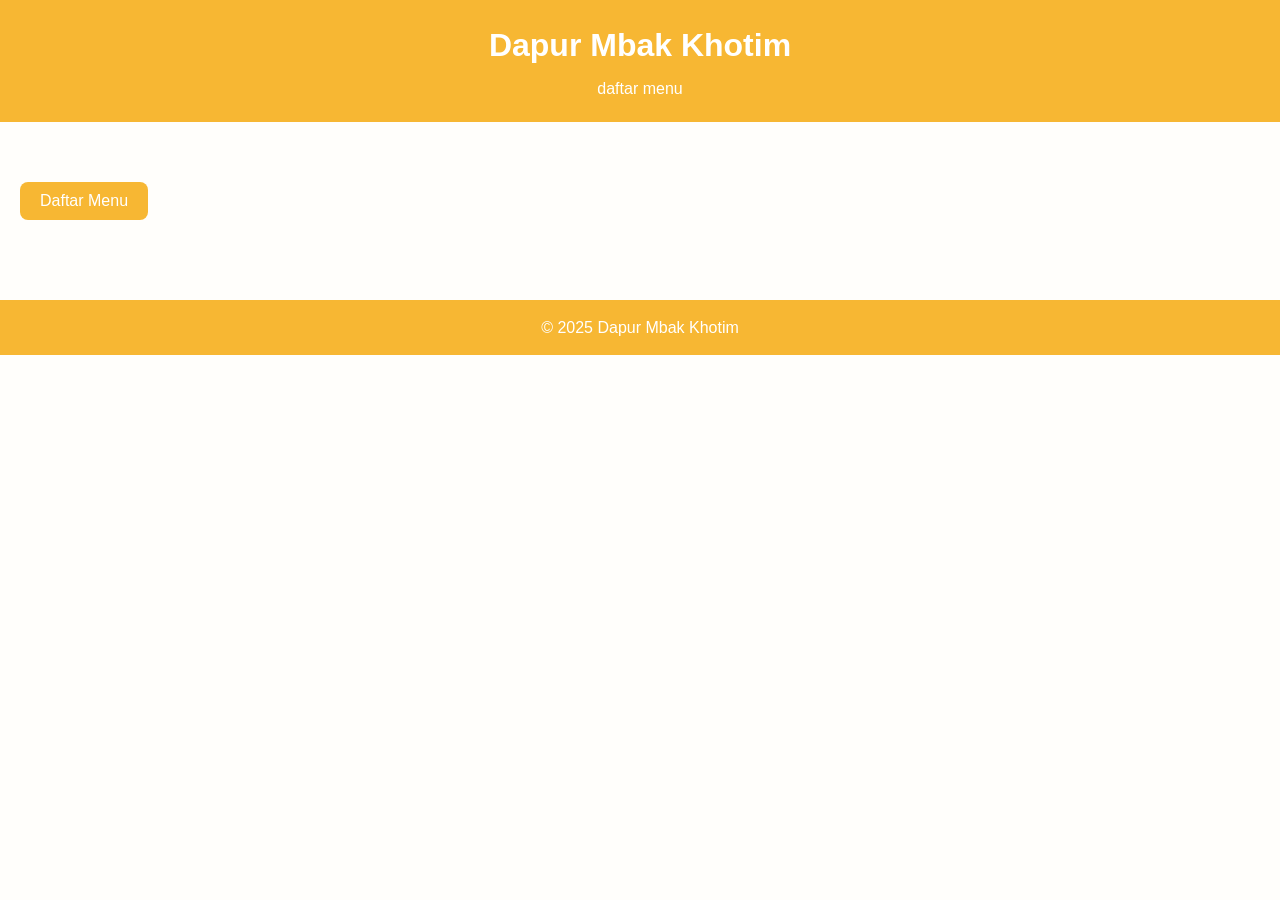
==== index.html @ 54b052c1 "Rapikan struktur: pindah file ke root, perbaiki ekstensi gambar, hapus .vscode" ====
<!DOCTYPE html>
<html lang="id">
<head>
  <meta charset="UTF-8" />
  <meta name="viewport" content="width=device-width, initial-scale=1.0"/>
  <title>Dapur Mbak Khotim</title>
  <link rel="stylesheet" href="style.css" />
</head>
<body>
  <header>
    <h1>Dapur Mbak Khotim</h1>
    <p>daftar menu</p>
  </header>

  <main>
    <div class="menu-container" id="menu-container">
      <!-- Menu akan ditambahkan oleh JavaScript -->
    </div>
  </main>

  <main>
    <button id="toggle-menu-btn">Daftar Menu</button>
  </main>

  <footer>
    <p>&copy; 2025 Dapur Mbak Khotim</p>
  </footer>

  <script src="script.js"></script>
</body>
</html>
---- style.css ----
* {
  margin: 0;
  padding: 0;
  box-sizing: border-box;
}

body {
  font-family: 'Segoe UI', sans-serif;
  background-color: #fffefb;
  color: #333;
  line-height: 1.6;
}

header {
  background-color: #f7b733;
  padding: 20px;
  text-align: center;
  color: white;
  animation: fadeIn 1s ease-in-out;
}

h1 {
  margin-bottom: 5px;
}

main {
  padding: 20px;
}

.menu-container {
  display: flex;
  flex-direction: column;
  align-items: center;
  gap: 30px;
}

.menu-item {
  display: flex;
  width: 90%;
  max-width: 1000px;
  border-radius: 15px;
  box-shadow: 0 4px 10px rgba(0, 0, 0, 0.1);
  overflow: hidden;
  transition: transform 0.3s ease;
  background-size: cover;
  background-position: center;
  backdrop-filter: brightness(1.1);
}

.menu-item.reverse {
  flex-direction: row-reverse;
}

.menu-item img {
  width: 300px;
  height: auto;
  object-fit: cover;
}

.menu-content {
  flex: 1;
  padding: 25px;
  display: flex;
  flex-direction: column;
  justify-content: center;
  background-color: rgba(255, 255, 255, 0.8);
  backdrop-filter: blur(2px);
}

.menu-content h3 {
  margin-top: 15px;
  color: #b35c00;
  font-size: 18px;
  text-align: center;
}

.menu-content p {
  margin-top: 10px;
  font-size: 15px;
  white-space: pre-line;
}

.bg-0 { background-image: url('images/bg1.jpg'); }
.bg-1 { background-image: url('images/bg2.jpg'); }
.bg-2 { background-image: url('images/bg3.jpg'); }
.bg-3 { background-image: url('images/bg4.jpg'); }
.bg-4 { background-image: url('images/bg5.jpg'); }
.bg-5 { background-image: url('images/bg6.jpg'); }
.bg-6 { background-image: url('images/bg7.jpg'); }

footer {
  text-align: center;
  padding: 15px;
  background-color: #f7b733;
  color: white;
  margin-top: 40px;
}

#toggle-menu-btn {
  background-color: #f7b733;
  color: white;
  padding: 10px 20px;
  border: none;
  border-radius: 8px;
  cursor: pointer;
  font-size: 16px;
  margin-bottom: 20px;
}

#toggle-menu-btn:hover {
  background-color: #e69500;
}
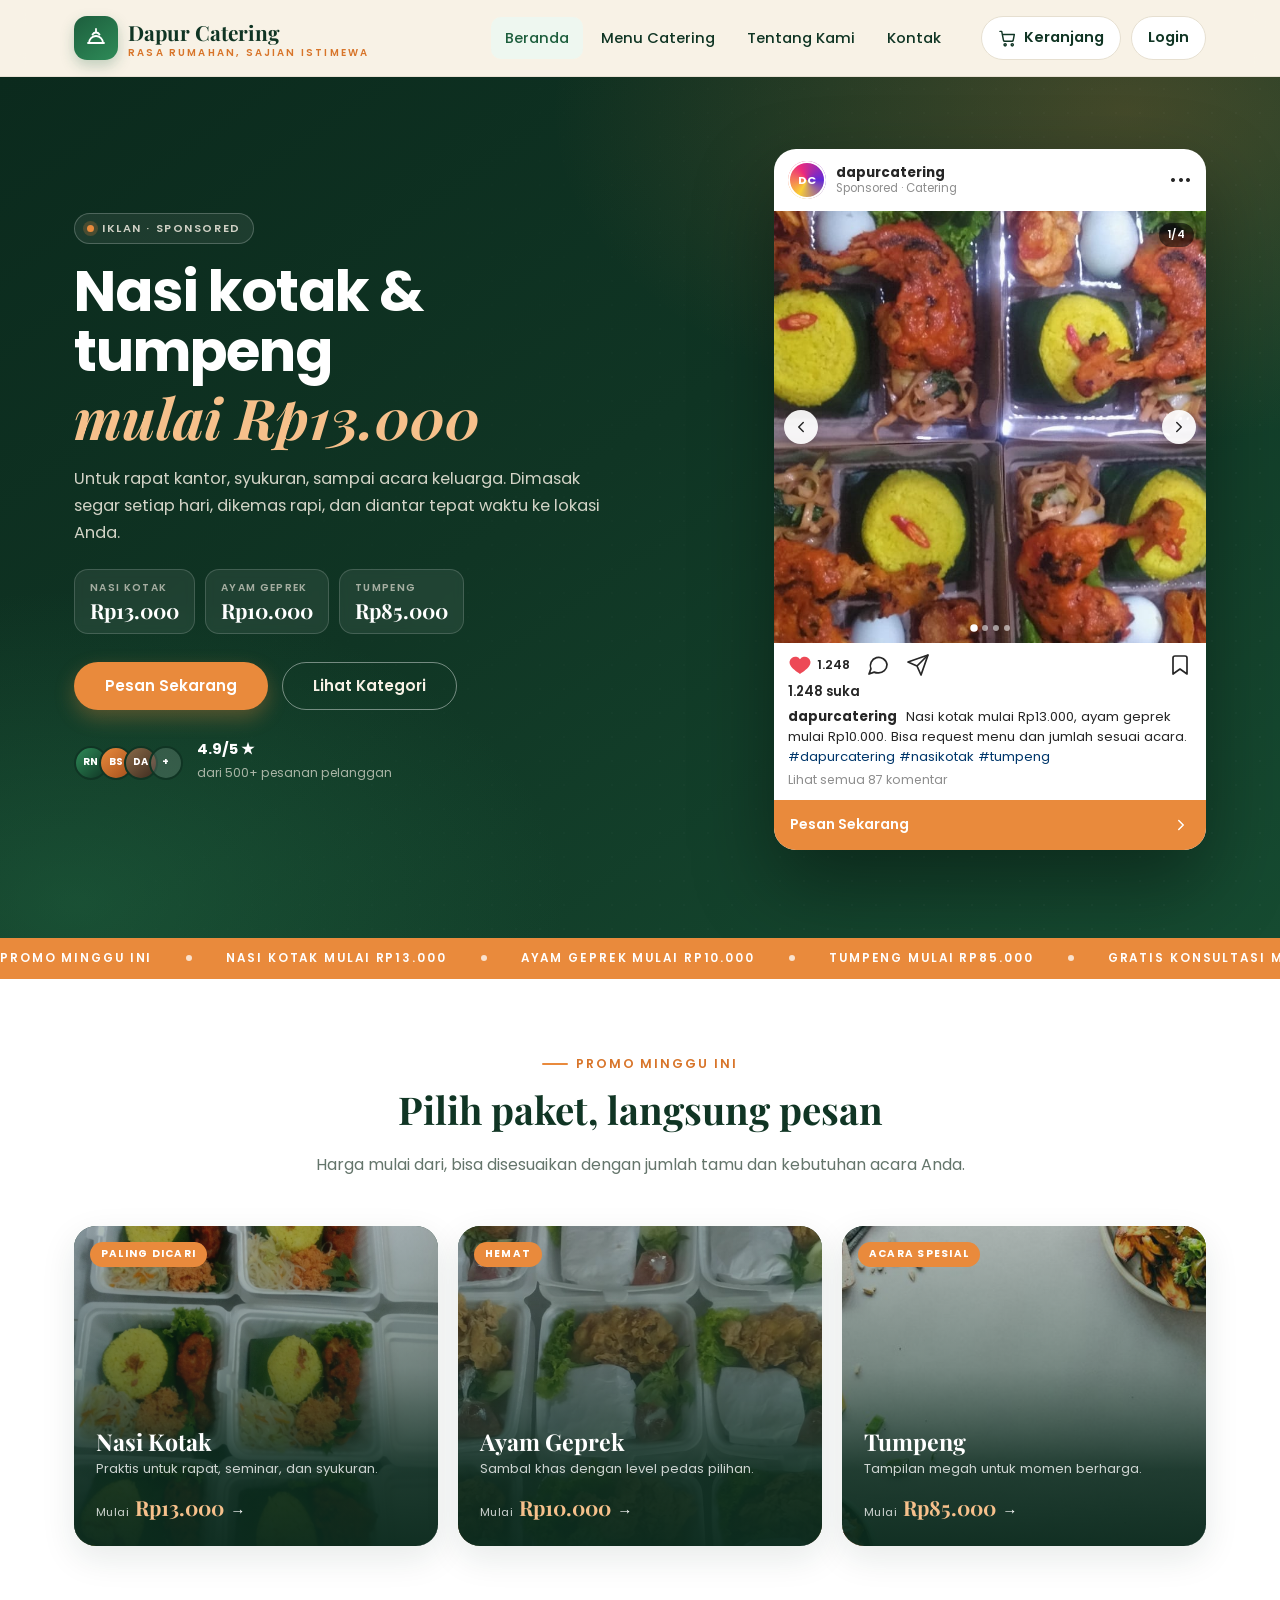
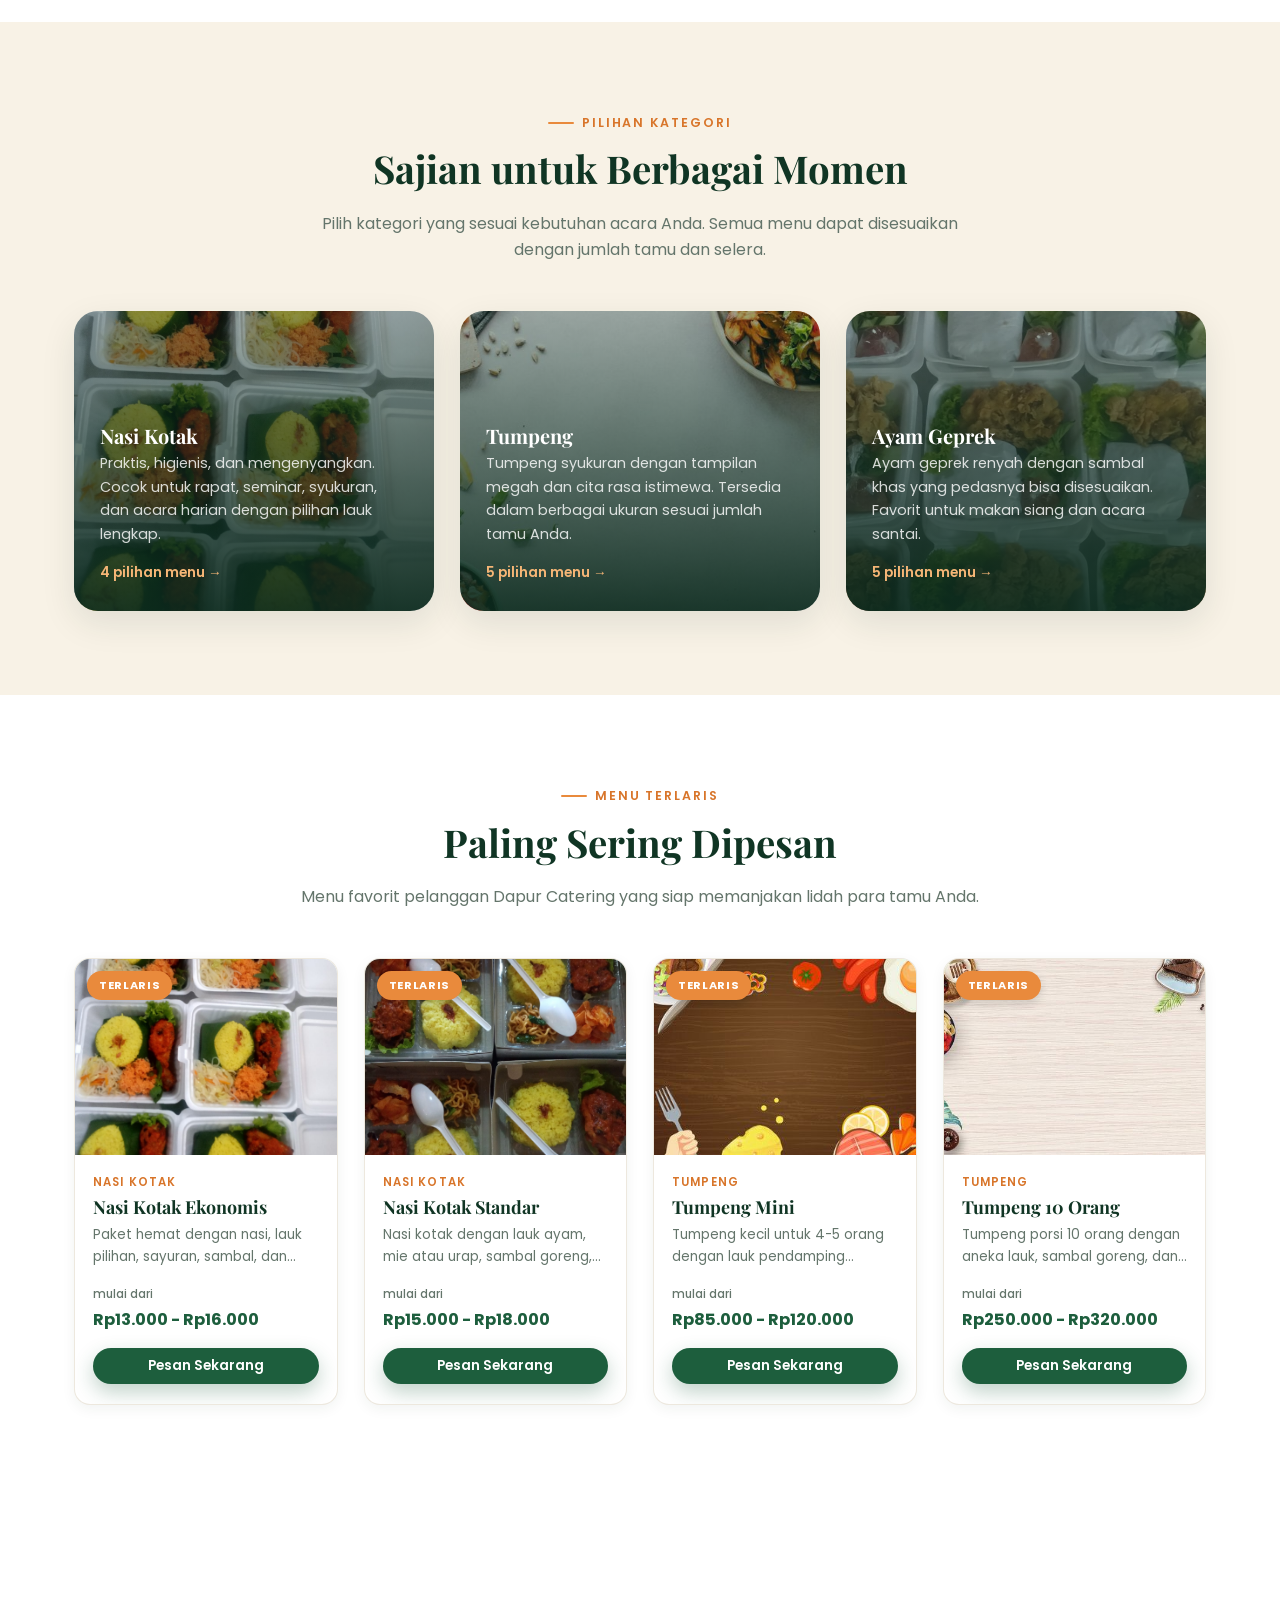
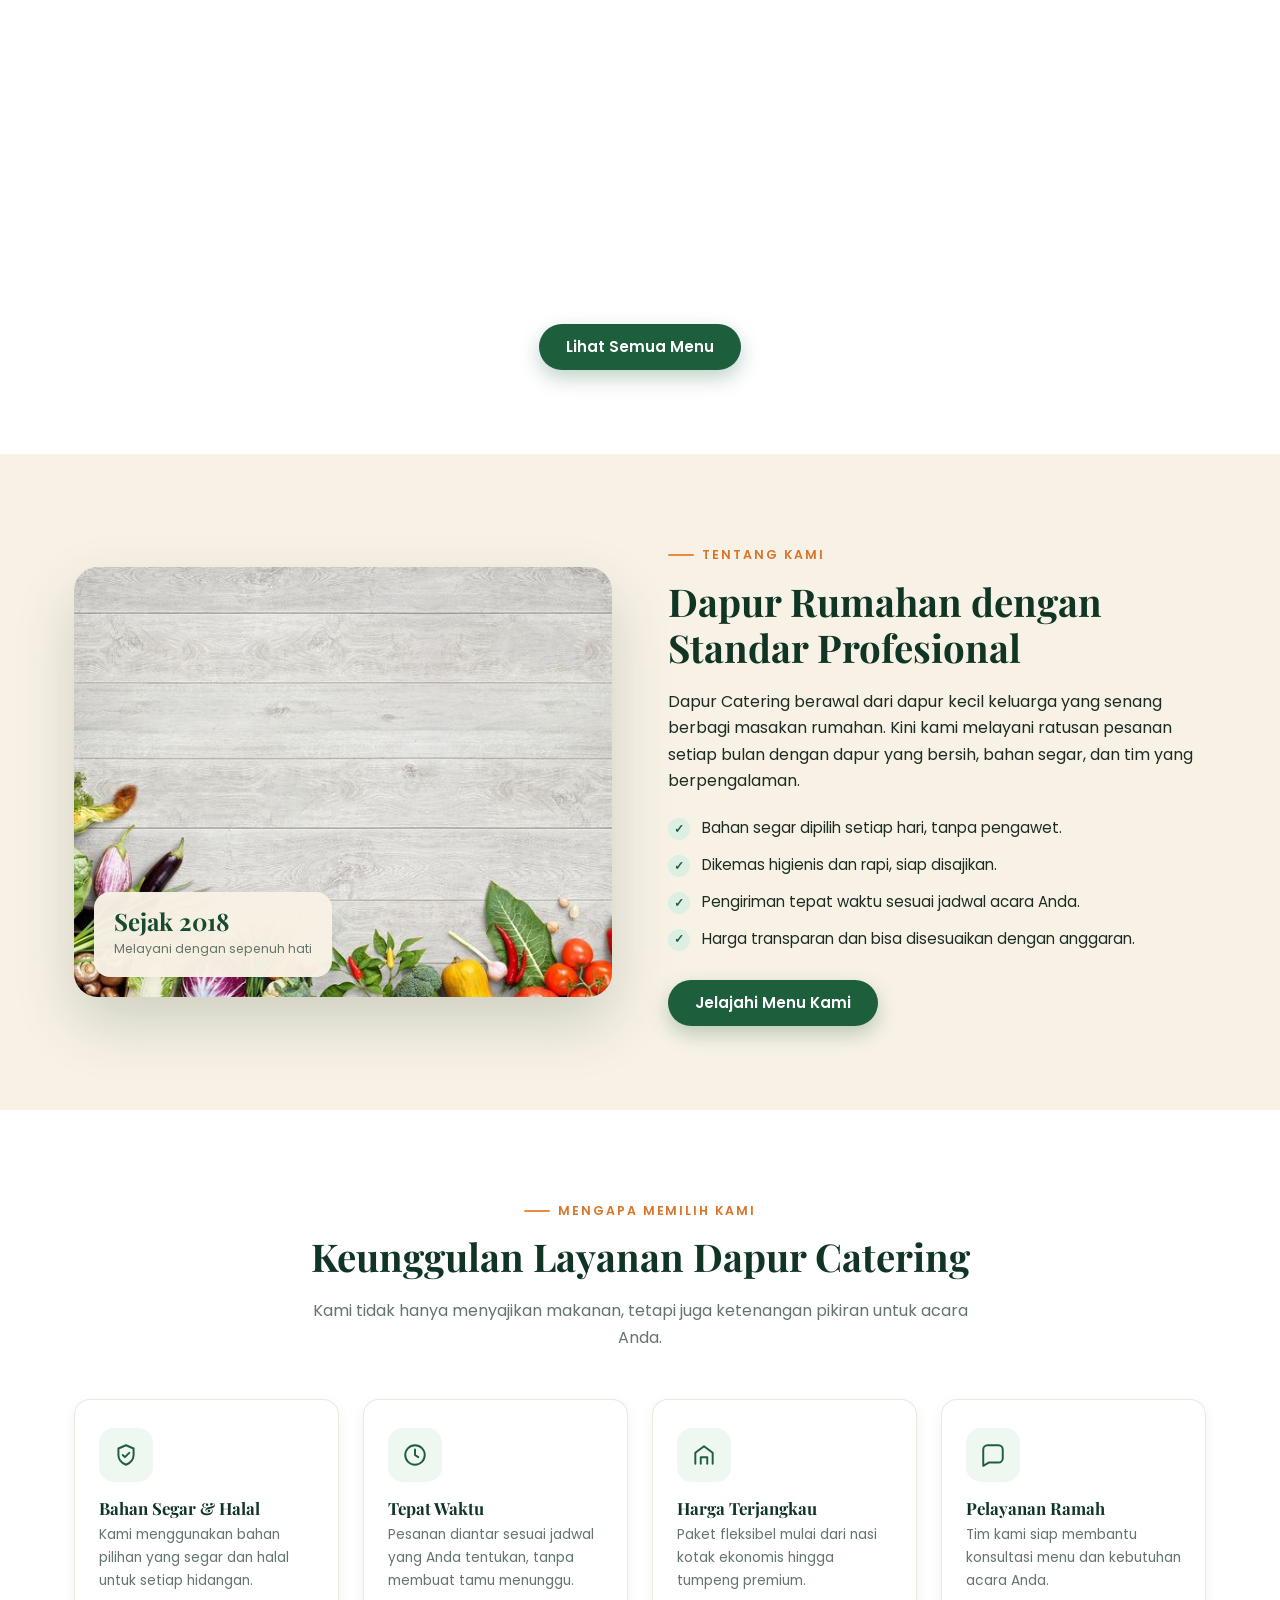
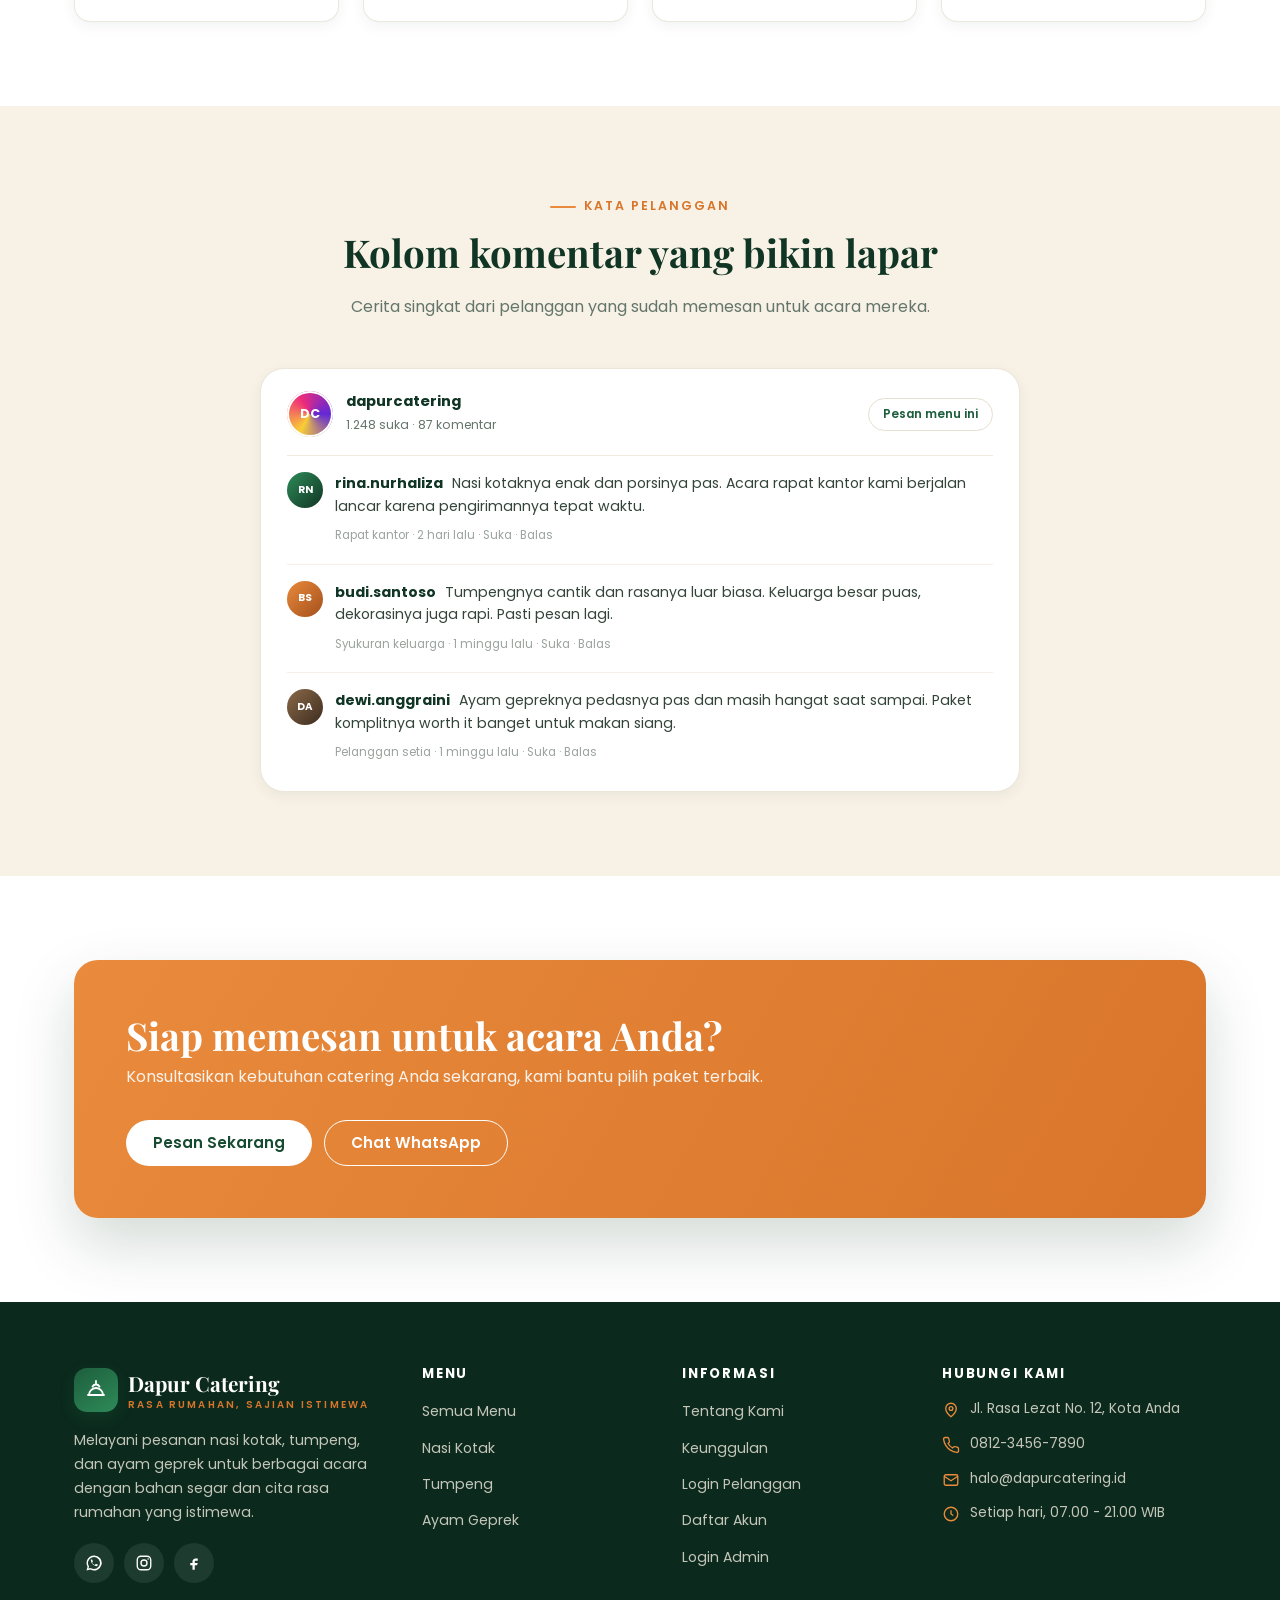
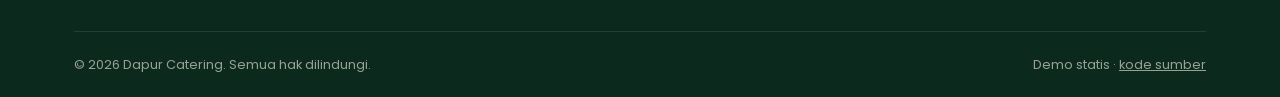
==== commit c43131b8: "Rapikan proyek jadi statis: HTML/CSS/JS dan aset di assets/images" ====
--- a/index.html
+++ b/index.html
@@ -1,32 +1,44 @@
-
 <!DOCTYPE html>
 <html lang="id">
 <head>
-  <meta charset="UTF-8" />
-  <meta name="viewport" content="width=device-width, initial-scale=1.0"/>
-  <title>Dapur Mbak Khotim</title>
-  <link rel="stylesheet" href="style.css" />
+  <meta charset="UTF-8">
+  <meta name="viewport" content="width=device-width, initial-scale=1.0">
+  <title>Dapur Catering &middot; Nasi Kotak &amp; Tumpeng Mulai Rp13.000</title>
+  <meta name="description" content="Catering nasi kotak, tumpeng, dan ayam geprek mulai Rp10.000. Dimasak segar setiap hari, dikemas rapi, dan diantar tepat waktu untuk rapat, syukuran, dan acara keluarga.">
+  <meta name="theme-color" content="#103524">
+  <meta property="og:type" content="website">
+  <meta property="og:site_name" content="Dapur Catering">
+  <meta property="og:title" content="Dapur Catering &middot; Nasi Kotak &amp; Tumpeng Mulai Rp13.000">
+  <meta property="og:description" content="Nasi kotak mulai Rp13.000, ayam geprek mulai Rp10.000, tumpeng mulai Rp85.000. Pesan online, antar tepat waktu.">
+  <meta property="og:url" content="https://rifqilakbar.github.io/catering/">
+  <meta property="og:image" content="https://rifqilakbar.github.io/catering/assets/images/27k.jpg">
+  <meta name="twitter:card" content="summary_large_image">
+  <link rel="icon" type="image/svg+xml" href="favicon.svg">
+  <link rel="preconnect" href="https://fonts.googleapis.com">
+  <link rel="preconnect" href="https://fonts.gstatic.com" crossorigin>
+  <link href="https://fonts.googleapis.com/css2?family=Playfair+Display:wght@600;700&family=Poppins:wght@400;500;600;700&display=swap" rel="stylesheet">
+  <link rel="preload" as="image" href="assets/images/27k.jpg">
+  <link rel="stylesheet" href="assets/css/style.css">
+  <link rel="stylesheet" href="assets/css/demo.css">
+  <link rel="stylesheet" href="assets/css/ads.css">
+  <link rel="stylesheet" href="assets/css/admin.css" id="admin-css" disabled>
 </head>
 <body>
-  <header>
-    <h1>Dapur Mbak Khotim</h1>
-    <p>daftar menu</p>
-  </header>
-
-  <main>
-    <div class="menu-container" id="menu-container">
-      <!-- Menu akan ditambahkan oleh JavaScript -->
+  <div id="app">
+    <div style="min-height:60vh;display:flex;align-items:center;justify-content:center;font-family:Poppins,sans-serif;color:#64756b">
+      Memuat Dapur Catering&hellip;
     </div>
-  </main>
-
-  <main>
-    <button id="toggle-menu-btn">Daftar Menu</button>
-  </main>
-
-  <footer>
-    <p>&copy; 2025 Dapur Mbak Khotim</p>
-  </footer>
-
-  <script src="script.js"></script>
+  </div>
+  <noscript>
+    <div style="max-width:640px;margin:60px auto;padding:24px;font-family:Poppins,sans-serif;text-align:center">
+      <h1>JavaScript diperlukan</h1>
+      <p>Versi demo statis ini membutuhkan JavaScript untuk menampilkan menu dan keranjang.</p>
+    </div>
+  </noscript>
+  <script src="assets/js/data.js"></script>
+  <script src="assets/js/core.js"></script>
+  <script src="assets/js/views-public.js"></script>
+  <script src="assets/js/views-admin.js"></script>
+  <script src="assets/js/app.js"></script>
 </body>
 </html>
--- a/assets/css/style.css
+++ b/assets/css/style.css
@@ -0,0 +1,1418 @@
+/* =========================================================
+   Dapur Catering - Design System
+   ========================================================= */
+
+:root {
+  --green-950: #0b2a1d;
+  --green-900: #103524;
+  --green-800: #164b31;
+  --green-700: #1d5e3d;
+  --green-600: #24734a;
+  --green-500: #2e8b58;
+  --green-100: #dcefe2;
+  --green-50: #eef7f0;
+  --cream: #f8f2e6;
+  --cream-2: #f2e8d5;
+  --cream-3: #ece0c8;
+  --orange: #e98a3c;
+  --orange-dark: #d8752a;
+  --orange-50: #fdefe1;
+  --white: #ffffff;
+  --ink: #1c2b23;
+  --muted: #64756b;
+  --line: #e6dfd0;
+  --danger: #c0392b;
+  --success: #1e8a5a;
+  --info: #2b6cb0;
+  --radius-sm: 10px;
+  --radius: 16px;
+  --radius-lg: 24px;
+  --shadow-sm: 0 4px 14px rgba(16, 53, 36, .06);
+  --shadow: 0 12px 34px rgba(16, 53, 36, .10);
+  --shadow-lg: 0 26px 60px rgba(16, 53, 36, .18);
+  --container: 1180px;
+  --font-body: 'Poppins', -apple-system, BlinkMacSystemFont, 'Segoe UI', sans-serif;
+  --font-head: 'Playfair Display', Georgia, 'Times New Roman', serif;
+}
+
+*,
+*::before,
+*::after {
+  box-sizing: border-box;
+}
+
+html {
+  scroll-behavior: smooth;
+}
+
+body {
+  margin: 0;
+  font-family: var(--font-body);
+  color: var(--ink);
+  background: var(--cream);
+  line-height: 1.65;
+  -webkit-font-smoothing: antialiased;
+}
+
+img {
+  max-width: 100%;
+  display: block;
+}
+
+a {
+  color: var(--green-700);
+  text-decoration: none;
+  transition: color .2s ease;
+}
+
+a:hover {
+  color: var(--orange-dark);
+}
+
+h1, h2, h3, h4 {
+  font-family: var(--font-head);
+  line-height: 1.2;
+  color: var(--green-900);
+  margin: 0 0 .5em;
+  font-weight: 700;
+}
+
+h1 { font-size: clamp(2.2rem, 4vw, 3.4rem); }
+h2 { font-size: clamp(1.7rem, 3vw, 2.5rem); }
+h3 { font-size: 1.25rem; }
+
+p { margin: 0 0 1rem; }
+
+.container {
+  width: 100%;
+  max-width: var(--container);
+  margin: 0 auto;
+  padding: 0 24px;
+}
+
+.section {
+  padding: 84px 0;
+}
+
+.section--cream { background: var(--cream); }
+.section--white { background: var(--white); }
+.section--green {
+  background: linear-gradient(140deg, var(--green-900), var(--green-700));
+  color: var(--cream);
+}
+.section--green h2,
+.section--green h3 { color: var(--white); }
+
+.section-head {
+  max-width: 680px;
+  margin: 0 auto 48px;
+  text-align: center;
+}
+
+.section-head.left {
+  margin-left: 0;
+  text-align: left;
+}
+
+.eyebrow {
+  display: inline-flex;
+  align-items: center;
+  gap: 8px;
+  font-size: .78rem;
+  font-weight: 600;
+  letter-spacing: .16em;
+  text-transform: uppercase;
+  color: var(--orange-dark);
+  margin-bottom: 12px;
+}
+
+.eyebrow::before {
+  content: "";
+  width: 26px;
+  height: 2px;
+  background: var(--orange);
+  border-radius: 2px;
+}
+
+.section--green .eyebrow { color: #f4b06a; }
+
+.section-head p { color: var(--muted); }
+.section--green .section-head p { color: rgba(248, 242, 230, .78); }
+
+/* ------------------ Buttons ------------------ */
+.btn {
+  display: inline-flex;
+  align-items: center;
+  justify-content: center;
+  gap: 8px;
+  padding: 13px 26px;
+  border-radius: 999px;
+  border: 1.5px solid transparent;
+  font-family: var(--font-body);
+  font-size: .95rem;
+  font-weight: 600;
+  cursor: pointer;
+  transition: transform .15s ease, box-shadow .2s ease, background .2s ease, color .2s ease;
+  text-align: center;
+  line-height: 1.2;
+}
+
+.btn:active { transform: translateY(1px); }
+.btn:focus-visible { outline: 3px solid rgba(233, 138, 60, .45); outline-offset: 2px; }
+
+.btn-primary {
+  background: var(--green-700);
+  color: var(--white);
+  box-shadow: 0 8px 20px rgba(29, 94, 61, .28);
+}
+.btn-primary:hover { background: var(--green-800); color: var(--white); }
+
+.btn-accent {
+  background: var(--orange);
+  color: var(--white);
+  box-shadow: 0 8px 20px rgba(233, 138, 60, .32);
+}
+.btn-accent:hover { background: var(--orange-dark); color: var(--white); }
+
+.btn-outline {
+  background: transparent;
+  border-color: currentColor;
+  color: var(--green-700);
+}
+.btn-outline:hover { background: var(--green-700); color: var(--white); border-color: var(--green-700); }
+.section--green .btn-outline { color: var(--cream); }
+.section--green .btn-outline:hover { background: var(--cream); color: var(--green-900); }
+
+.btn-light {
+  background: var(--white);
+  color: var(--green-800);
+}
+.btn-light:hover { background: var(--cream-2); color: var(--green-900); }
+
+.btn-ghost {
+  background: var(--green-50);
+  color: var(--green-800);
+}
+.btn-ghost:hover { background: var(--green-100); }
+
+.btn-danger { background: var(--danger); color: #fff; }
+.btn-danger:hover { background: #a93226; color: #fff; }
+
+.btn-sm { padding: 9px 16px; font-size: .85rem; }
+.btn-block { width: 100%; }
+
+/* ------------------ Navbar ------------------ */
+.site-header {
+  position: sticky;
+  top: 0;
+  z-index: 100;
+  background: rgba(248, 242, 230, .92);
+  backdrop-filter: blur(12px);
+  border-bottom: 1px solid rgba(230, 223, 208, .8);
+}
+
+.navbar {
+  display: flex;
+  align-items: center;
+  justify-content: space-between;
+  gap: 24px;
+  height: 76px;
+}
+
+.brand {
+  display: inline-flex;
+  align-items: center;
+  gap: 10px;
+  color: var(--green-900);
+  font-family: var(--font-head);
+  font-weight: 700;
+  font-size: 1.3rem;
+  white-space: nowrap;
+}
+.brand:hover { color: var(--green-900); }
+
+.brand-mark {
+  display: grid;
+  place-items: center;
+  width: 44px;
+  height: 44px;
+  border-radius: 13px;
+  background: linear-gradient(145deg, var(--green-700), var(--green-500));
+  color: #fff;
+  box-shadow: 0 6px 14px rgba(29, 94, 61, .25);
+}
+.brand-mark svg { width: 24px; height: 24px; }
+.brand small {
+  display: block;
+  font-family: var(--font-body);
+  font-size: .62rem;
+  letter-spacing: .22em;
+  text-transform: uppercase;
+  color: var(--orange-dark);
+  font-weight: 600;
+  margin-top: -4px;
+}
+
+.nav-menu {
+  display: flex;
+  align-items: center;
+  justify-content: flex-end;
+  gap: 26px;
+  flex: 1;
+}
+
+.nav-links {
+  display: flex;
+  align-items: center;
+  gap: 4px;
+  list-style: none;
+  margin: 0;
+  padding: 0;
+}
+
+.nav-links a {
+  display: inline-block;
+  padding: 9px 14px;
+  border-radius: 10px;
+  color: var(--green-900);
+  font-size: .92rem;
+  font-weight: 500;
+}
+.nav-links a:hover,
+.nav-links a.active { background: var(--green-50); color: var(--green-700); }
+
+.nav-actions {
+  display: flex;
+  align-items: center;
+  gap: 10px;
+}
+
+.icon-btn {
+  position: relative;
+  display: inline-flex;
+  align-items: center;
+  justify-content: center;
+  gap: 7px;
+  height: 44px;
+  padding: 0 16px;
+  border-radius: 999px;
+  border: 1.5px solid var(--line);
+  background: var(--white);
+  color: var(--green-900);
+  font-weight: 600;
+  font-size: .9rem;
+  cursor: pointer;
+}
+.icon-btn:hover { border-color: var(--green-600); color: var(--green-700); }
+.icon-btn svg { width: 19px; height: 19px; }
+
+.cart-badge {
+  display: inline-grid;
+  place-items: center;
+  min-width: 21px;
+  height: 21px;
+  padding: 0 5px;
+  border-radius: 999px;
+  background: var(--orange);
+  color: #fff;
+  font-size: .72rem;
+  font-weight: 700;
+  line-height: 1;
+}
+.cart-badge[data-empty="true"] { display: none; }
+
+.nav-user {
+  font-size: .9rem;
+  font-weight: 600;
+  color: var(--green-800);
+}
+
+.nav-toggle {
+  display: none;
+  width: 46px;
+  height: 46px;
+  border-radius: 12px;
+  border: 1.5px solid var(--line);
+  background: var(--white);
+  cursor: pointer;
+  color: var(--green-900);
+}
+.nav-toggle svg { width: 24px; height: 24px; margin: auto; }
+
+/* ------------------ Flash ------------------ */
+.flash-wrap {
+  position: fixed;
+  top: 90px;
+  right: 20px;
+  z-index: 300;
+  display: flex;
+  flex-direction: column;
+  gap: 10px;
+  max-width: 360px;
+}
+
+.alert {
+  display: flex;
+  align-items: flex-start;
+  gap: 10px;
+  padding: 14px 18px;
+  border-radius: var(--radius-sm);
+  font-size: .9rem;
+  box-shadow: var(--shadow);
+  border-left: 4px solid transparent;
+  background: var(--white);
+}
+.alert-success { border-color: var(--success); color: #14603f; background: #f0faf5; }
+.alert-danger { border-color: var(--danger); color: #8f2a20; background: #fdf1ef; }
+.alert-warning { border-color: var(--orange); color: #8a5315; background: #fff7ec; }
+.alert-info { border-color: var(--info); color: #1d4e7c; background: #eff6fc; }
+
+/* ------------------ Hero ------------------ */
+.hero {
+  position: relative;
+  overflow: hidden;
+  background: var(--green-950);
+  color: var(--cream);
+  padding: 96px 0 110px;
+}
+
+.hero::before {
+  content: "";
+  position: absolute;
+  inset: 0;
+  background:
+    linear-gradient(100deg, rgba(11, 42, 29, .96) 0%, rgba(16, 53, 36, .86) 42%, rgba(16, 53, 36, .35) 100%),
+    url('../images/bg6.jpg') center/cover no-repeat;
+  opacity: 1;
+}
+
+.hero::after {
+  content: "";
+  position: absolute;
+  width: 520px;
+  height: 520px;
+  right: -160px;
+  top: -160px;
+  background: radial-gradient(circle, rgba(233, 138, 60, .30), transparent 68%);
+  border-radius: 50%;
+}
+
+.hero-inner {
+  position: relative;
+  z-index: 2;
+  max-width: 680px;
+}
+
+.hero .eyebrow { color: #f6b676; }
+.hero .eyebrow::before { background: var(--orange); }
+
+.hero h1 {
+  color: var(--white);
+  font-size: clamp(2.4rem, 5vw, 3.9rem);
+  margin-bottom: 18px;
+  text-shadow: 0 2px 30px rgba(0, 0, 0, .2);
+}
+
+.hero h1 em {
+  color: var(--orange);
+  font-style: italic;
+}
+
+.hero p {
+  color: rgba(248, 242, 230, .86);
+  font-size: 1.08rem;
+  max-width: 560px;
+  margin-bottom: 30px;
+}
+
+.hero-actions {
+  display: flex;
+  flex-wrap: wrap;
+  gap: 14px;
+  margin-bottom: 46px;
+}
+
+.hero-stats {
+  display: flex;
+  flex-wrap: wrap;
+  gap: 40px;
+}
+.hero-stat strong {
+  display: block;
+  font-family: var(--font-head);
+  font-size: 1.9rem;
+  color: var(--white);
+  line-height: 1;
+}
+.hero-stat span {
+  font-size: .82rem;
+  letter-spacing: .06em;
+  color: rgba(248, 242, 230, .72);
+  text-transform: uppercase;
+}
+
+.hero-card {
+  position: absolute;
+  right: 24px;
+  bottom: 46px;
+  z-index: 2;
+  background: rgba(248, 242, 230, .97);
+  color: var(--ink);
+  border-radius: var(--radius);
+  padding: 18px 22px;
+  box-shadow: var(--shadow-lg);
+  display: flex;
+  align-items: center;
+  gap: 14px;
+  max-width: 320px;
+}
+.hero-card .round-icon {
+  flex: 0 0 auto;
+  width: 48px;
+  height: 48px;
+  border-radius: 50%;
+  display: grid;
+  place-items: center;
+  background: var(--orange-50);
+  color: var(--orange-dark);
+}
+.hero-card strong { display: block; font-size: .95rem; color: var(--green-900); }
+.hero-card span { font-size: .8rem; color: var(--muted); }
+
+/* ------------------ Categories ------------------ */
+.category-grid {
+  display: grid;
+  grid-template-columns: repeat(3, 1fr);
+  gap: 26px;
+}
+
+.category-card {
+  position: relative;
+  border-radius: var(--radius-lg);
+  overflow: hidden;
+  min-height: 300px;
+  display: flex;
+  align-items: flex-end;
+  color: #fff;
+  box-shadow: var(--shadow);
+  isolation: isolate;
+}
+.category-card img {
+  position: absolute;
+  inset: 0;
+  width: 100%;
+  height: 100%;
+  object-fit: cover;
+  z-index: -2;
+  transition: transform .6s ease;
+}
+.category-card::after {
+  content: "";
+  position: absolute;
+  inset: 0;
+  z-index: -1;
+  background: linear-gradient(180deg, rgba(11, 42, 29, .38) 0%, rgba(11, 42, 29, .62) 42%, rgba(11, 42, 29, .93) 100%);
+}
+.category-card:hover img { transform: scale(1.07); }
+.category-card:hover { color: #fff; }
+
+.category-body { padding: 26px; }
+.category-body h3 { color: #fff; margin-bottom: 4px; }
+.category-body p { color: rgba(255, 255, 255, .82); font-size: .9rem; margin-bottom: 12px; }
+.category-body .text-link {
+  display: inline-flex;
+  align-items: center;
+  gap: 6px;
+  font-size: .85rem;
+  font-weight: 600;
+  color: #f6b676;
+}
+
+/* ------------------ Product cards ------------------ */
+.product-grid {
+  display: grid;
+  grid-template-columns: repeat(4, 1fr);
+  gap: 26px;
+}
+
+.product-card {
+  display: flex;
+  flex-direction: column;
+  background: var(--white);
+  border-radius: var(--radius);
+  overflow: hidden;
+  box-shadow: var(--shadow-sm);
+  border: 1px solid rgba(230, 223, 208, .7);
+  transition: transform .25s ease, box-shadow .25s ease;
+}
+.product-card:hover { transform: translateY(-6px); box-shadow: var(--shadow); }
+
+.product-thumb {
+  position: relative;
+  aspect-ratio: 4 / 3;
+  overflow: hidden;
+  background: var(--green-50);
+}
+.product-thumb img {
+  width: 100%;
+  height: 100%;
+  object-fit: cover;
+  transition: transform .5s ease;
+}
+.product-card:hover .product-thumb img { transform: scale(1.06); }
+
+.product-flag {
+  position: absolute;
+  top: 12px;
+  left: 12px;
+  padding: 5px 12px;
+  border-radius: 999px;
+  background: var(--orange);
+  color: #fff;
+  font-size: .7rem;
+  font-weight: 700;
+  letter-spacing: .06em;
+  text-transform: uppercase;
+  box-shadow: 0 4px 10px rgba(0, 0, 0, .15);
+}
+
+.product-body {
+  display: flex;
+  flex-direction: column;
+  flex: 1;
+  padding: 18px 18px 20px;
+}
+
+.product-cat {
+  font-size: .72rem;
+  font-weight: 600;
+  letter-spacing: .1em;
+  text-transform: uppercase;
+  color: var(--orange-dark);
+  margin-bottom: 4px;
+}
+
+.product-body h3 { font-size: 1.12rem; margin-bottom: 6px; }
+.product-body h3 a { color: var(--green-900); }
+.product-body h3 a:hover { color: var(--green-600); }
+
+.product-desc {
+  font-size: .84rem;
+  color: var(--muted);
+  margin-bottom: 12px;
+  display: -webkit-box;
+  -webkit-line-clamp: 2;
+  -webkit-box-orient: vertical;
+  overflow: hidden;
+}
+
+.product-price {
+  margin-top: auto;
+  font-weight: 700;
+  color: var(--green-700);
+  font-size: 1.02rem;
+}
+.product-price small { font-weight: 500; color: var(--muted); font-size: .72rem; }
+
+.product-actions {
+  display: flex;
+  gap: 8px;
+  margin-top: 14px;
+}
+.product-actions .btn { flex: 1; }
+
+/* ------------------ Features ------------------ */
+.feature-grid {
+  display: grid;
+  grid-template-columns: repeat(4, 1fr);
+  gap: 24px;
+}
+
+.feature-card {
+  background: var(--white);
+  border-radius: var(--radius);
+  padding: 28px 24px;
+  box-shadow: var(--shadow-sm);
+  border: 1px solid rgba(230, 223, 208, .7);
+  transition: transform .25s ease;
+}
+.feature-card:hover { transform: translateY(-5px); }
+
+.feature-icon {
+  width: 54px;
+  height: 54px;
+  border-radius: 15px;
+  display: grid;
+  place-items: center;
+  background: var(--green-50);
+  color: var(--green-700);
+  margin-bottom: 16px;
+}
+.feature-icon svg { width: 26px; height: 26px; }
+.feature-card h3 { font-size: 1.05rem; margin-bottom: 6px; }
+.feature-card p { font-size: .86rem; color: var(--muted); margin: 0; }
+
+/* ------------------ About / split ------------------ */
+.split {
+  display: grid;
+  grid-template-columns: 1fr 1fr;
+  gap: 56px;
+  align-items: center;
+}
+
+.split-media {
+  position: relative;
+  border-radius: var(--radius-lg);
+  overflow: hidden;
+  box-shadow: var(--shadow-lg);
+  aspect-ratio: 4 / 3.2;
+}
+.split-media img { width: 100%; height: 100%; object-fit: cover; }
+
+.split-badge {
+  position: absolute;
+  left: 20px;
+  bottom: 20px;
+  background: rgba(248, 242, 230, .97);
+  border-radius: var(--radius);
+  padding: 16px 20px;
+  box-shadow: var(--shadow);
+}
+.split-badge strong { display: block; font-family: var(--font-head); font-size: 1.5rem; color: var(--green-800); line-height: 1.1; }
+.split-badge span { font-size: .78rem; color: var(--muted); }
+
+.check-list {
+  list-style: none;
+  margin: 22px 0 28px;
+  padding: 0;
+  display: grid;
+  gap: 12px;
+}
+.check-list li {
+  display: flex;
+  gap: 12px;
+  align-items: flex-start;
+  font-size: .94rem;
+}
+.check-list li::before {
+  content: "✓";
+  flex: 0 0 auto;
+  width: 22px;
+  height: 22px;
+  border-radius: 50%;
+  display: grid;
+  place-items: center;
+  background: var(--green-100);
+  color: var(--green-700);
+  font-size: .72rem;
+  font-weight: 700;
+  margin-top: 2px;
+}
+
+/* ------------------ Testimonials ------------------ */
+.testimonial-grid {
+  display: grid;
+  grid-template-columns: repeat(3, 1fr);
+  gap: 26px;
+}
+
+.testimonial-card {
+  background: var(--white);
+  border-radius: var(--radius);
+  padding: 28px;
+  box-shadow: var(--shadow-sm);
+  border: 1px solid rgba(230, 223, 208, .7);
+  display: flex;
+  flex-direction: column;
+}
+.stars { color: var(--orange); letter-spacing: 2px; margin-bottom: 12px; }
+.testimonial-card p { font-size: .92rem; color: #384a40; flex: 1; }
+.testimonial-author { display: flex; align-items: center; gap: 12px; margin-top: 16px; }
+.avatar {
+  width: 44px;
+  height: 44px;
+  border-radius: 50%;
+  display: grid;
+  place-items: center;
+  background: var(--green-100);
+  color: var(--green-700);
+  font-weight: 700;
+}
+.testimonial-author strong { display: block; font-size: .9rem; color: var(--green-900); }
+.testimonial-author span { font-size: .78rem; color: var(--muted); }
+
+/* ------------------ CTA band ------------------ */
+.cta-band {
+  background: linear-gradient(120deg, var(--orange), var(--orange-dark));
+  border-radius: var(--radius-lg);
+  padding: 52px;
+  display: flex;
+  align-items: center;
+  justify-content: space-between;
+  gap: 30px;
+  flex-wrap: wrap;
+  color: #fff;
+  box-shadow: var(--shadow-lg);
+}
+.cta-band h2 { color: #fff; margin-bottom: 6px; }
+.cta-band p { color: rgba(255, 255, 255, .9); margin: 0; }
+
+/* ------------------ Footer ------------------ */
+.site-footer {
+  background: var(--green-950);
+  color: rgba(248, 242, 230, .78);
+  padding: 64px 0 0;
+  margin-top: 0;
+}
+.footer-grid {
+  display: grid;
+  grid-template-columns: 1.4fr 1fr 1fr 1.2fr;
+  gap: 40px;
+  padding-bottom: 48px;
+}
+.site-footer .brand { color: #fff; margin-bottom: 16px; }
+.site-footer p { font-size: .88rem; line-height: 1.7; }
+.site-footer h4 {
+  color: #fff;
+  font-family: var(--font-body);
+  font-size: .82rem;
+  letter-spacing: .14em;
+  text-transform: uppercase;
+  margin-bottom: 16px;
+}
+.footer-links { list-style: none; margin: 0; padding: 0; display: grid; gap: 10px; }
+.footer-links a { color: rgba(248, 242, 230, .78); font-size: .88rem; }
+.footer-links a:hover { color: var(--orange); }
+
+.footer-contact { list-style: none; margin: 0; padding: 0; display: grid; gap: 12px; }
+.footer-contact li { display: flex; gap: 10px; font-size: .86rem; }
+.footer-contact svg { width: 18px; height: 18px; flex: 0 0 auto; color: var(--orange); margin-top: 3px; }
+
+.social-row { display: flex; gap: 10px; margin-top: 18px; }
+.social-row a {
+  width: 40px;
+  height: 40px;
+  border-radius: 50%;
+  display: grid;
+  place-items: center;
+  background: rgba(255, 255, 255, .08);
+  color: #fff;
+}
+.social-row a:hover { background: var(--orange); color: #fff; }
+.social-row svg { width: 18px; height: 18px; }
+
+.footer-bottom {
+  border-top: 1px solid rgba(255, 255, 255, .1);
+  padding: 22px 0;
+  display: flex;
+  justify-content: space-between;
+  gap: 12px;
+  flex-wrap: wrap;
+  font-size: .8rem;
+  color: rgba(248, 242, 230, .6);
+}
+
+/* ------------------ Page hero ------------------ */
+.page-hero {
+  background: linear-gradient(120deg, var(--green-900), var(--green-700));
+  color: var(--cream);
+  padding: 64px 0;
+  position: relative;
+  overflow: hidden;
+}
+.page-hero::after {
+  content: "";
+  position: absolute;
+  right: -80px;
+  top: -120px;
+  width: 380px;
+  height: 380px;
+  border-radius: 50%;
+  background: radial-gradient(circle, rgba(233, 138, 60, .22), transparent 70%);
+}
+.page-hero .container { position: relative; z-index: 2; }
+.page-hero h1 { color: #fff; margin-bottom: 8px; }
+.page-hero p { color: rgba(248, 242, 230, .8); margin: 0; max-width: 640px; }
+.breadcrumb { font-size: .82rem; color: rgba(248, 242, 230, .65); margin-bottom: 14px; }
+.breadcrumb a { color: #f6b676; }
+
+/* ------------------ Toolbar / filter ------------------ */
+.toolbar {
+  display: flex;
+  align-items: center;
+  justify-content: space-between;
+  gap: 18px;
+  flex-wrap: wrap;
+  margin-bottom: 32px;
+}
+.filter-chips { display: flex; gap: 10px; flex-wrap: wrap; }
+.chip {
+  padding: 9px 18px;
+  border-radius: 999px;
+  border: 1.5px solid var(--line);
+  background: var(--white);
+  color: var(--green-800);
+  font-size: .86rem;
+  font-weight: 600;
+}
+.chip:hover { border-color: var(--green-600); }
+.chip.active { background: var(--green-700); border-color: var(--green-700); color: #fff; }
+
+.search-form { display: flex; gap: 8px; }
+.search-form input {
+  width: 220px;
+  padding: 11px 16px;
+  border-radius: 999px;
+  border: 1.5px solid var(--line);
+  background: var(--white);
+  font-family: inherit;
+  font-size: .9rem;
+  color: var(--ink);
+}
+.search-form input:focus { outline: none; border-color: var(--green-500); box-shadow: 0 0 0 3px rgba(46, 139, 88, .15); }
+
+/* ------------------ Product detail ------------------ */
+.product-detail {
+  display: grid;
+  grid-template-columns: 1fr 1fr;
+  gap: 48px;
+  align-items: start;
+}
+.detail-media {
+  border-radius: var(--radius-lg);
+  overflow: hidden;
+  box-shadow: var(--shadow);
+  position: sticky;
+  top: 100px;
+  aspect-ratio: 4 / 4.2;
+  background: var(--green-50);
+}
+.detail-media img { width: 100%; height: 100%; object-fit: cover; }
+
+.detail-cat {
+  font-size: .78rem;
+  font-weight: 600;
+  letter-spacing: .12em;
+  text-transform: uppercase;
+  color: var(--orange-dark);
+}
+.detail-title { margin: 6px 0 10px; }
+.detail-price {
+  font-family: var(--font-head);
+  font-size: 2rem;
+  color: var(--green-700);
+  font-weight: 700;
+  margin-bottom: 6px;
+}
+.detail-price small { font-family: var(--font-body); font-size: .82rem; color: var(--muted); font-weight: 500; }
+.detail-desc { color: #41544a; font-size: .96rem; margin: 14px 0 24px; }
+
+.option-group { margin-bottom: 22px; }
+.option-group > label.option-label {
+  display: block;
+  font-weight: 600;
+  font-size: .92rem;
+  margin-bottom: 10px;
+  color: var(--green-900);
+}
+
+.choice-grid { display: flex; flex-wrap: wrap; gap: 10px; }
+.choice {
+  position: relative;
+  cursor: pointer;
+}
+.choice input { position: absolute; opacity: 0; pointer-events: none; }
+.choice span {
+  display: inline-flex;
+  align-items: center;
+  gap: 6px;
+  padding: 10px 16px;
+  border-radius: 12px;
+  border: 1.5px solid var(--line);
+  background: var(--white);
+  font-size: .87rem;
+  font-weight: 500;
+  color: var(--green-900);
+  transition: all .15s ease;
+}
+.choice input:checked + span {
+  border-color: var(--green-600);
+  background: var(--green-50);
+  box-shadow: 0 0 0 2px rgba(46, 139, 88, .15);
+}
+.choice input:focus-visible + span { outline: 2px solid var(--orange); outline-offset: 2px; }
+.choice small { color: var(--muted); font-weight: 500; }
+
+.qty-stepper {
+  display: inline-flex;
+  align-items: center;
+  border: 1.5px solid var(--line);
+  border-radius: 12px;
+  overflow: hidden;
+  background: var(--white);
+}
+.qty-stepper button {
+  width: 42px;
+  height: 44px;
+  border: 0;
+  background: var(--green-50);
+  color: var(--green-800);
+  font-size: 1.2rem;
+  cursor: pointer;
+}
+.qty-stepper button:hover { background: var(--green-100); }
+.qty-stepper input {
+  width: 58px;
+  height: 44px;
+  border: 0;
+  text-align: center;
+  font-family: inherit;
+  font-size: 1rem;
+  font-weight: 600;
+  color: var(--ink);
+  background: transparent;
+  -moz-appearance: textfield;
+}
+.qty-stepper input::-webkit-outer-spin-button,
+.qty-stepper input::-webkit-inner-spin-button { -webkit-appearance: none; margin: 0; }
+
+.detail-note {
+  width: 100%;
+  padding: 12px 16px;
+  border-radius: 12px;
+  border: 1.5px solid var(--line);
+  font-family: inherit;
+  font-size: .9rem;
+  background: var(--white);
+  resize: vertical;
+  color: var(--ink);
+}
+.detail-note:focus { outline: none; border-color: var(--green-500); box-shadow: 0 0 0 3px rgba(46, 139, 88, .15); }
+
+.detail-total {
+  display: flex;
+  align-items: center;
+  justify-content: space-between;
+  gap: 16px;
+  background: var(--white);
+  border: 1px solid var(--line);
+  border-radius: var(--radius);
+  padding: 18px 20px;
+  margin: 24px 0;
+}
+.detail-total span { font-size: .86rem; color: var(--muted); }
+.detail-total strong { font-family: var(--font-head); font-size: 1.5rem; color: var(--green-700); }
+
+.detail-actions { display: flex; gap: 12px; flex-wrap: wrap; }
+.detail-actions .btn { flex: 1; min-width: 180px; }
+
+.meta-list {
+  list-style: none;
+  padding: 20px 0 0;
+  margin: 24px 0 0;
+  border-top: 1px solid var(--line);
+  display: grid;
+  gap: 10px;
+}
+.meta-list li { display: flex; justify-content: space-between; font-size: .86rem; color: var(--muted); }
+.meta-list li strong { color: var(--green-900); font-weight: 600; }
+
+/* ------------------ Cart ------------------ */
+.cart-layout {
+  display: grid;
+  grid-template-columns: 1.7fr 1fr;
+  gap: 32px;
+  align-items: start;
+}
+
+.cart-list { display: grid; gap: 16px; }
+
+.cart-item {
+  display: grid;
+  grid-template-columns: 96px 1fr auto;
+  gap: 18px;
+  background: var(--white);
+  border: 1px solid var(--line);
+  border-radius: var(--radius);
+  padding: 16px;
+  align-items: center;
+}
+.cart-item img {
+  width: 96px;
+  height: 96px;
+  object-fit: cover;
+  border-radius: 12px;
+}
+.cart-item h3 { font-size: 1.02rem; margin-bottom: 2px; }
+.cart-item .variant { font-size: .82rem; color: var(--muted); margin-bottom: 4px; }
+.cart-item .addons { font-size: .8rem; color: var(--green-700); margin-bottom: 4px; }
+.cart-item .note { font-size: .78rem; color: var(--muted); font-style: italic; }
+.cart-item .unit { font-size: .82rem; color: var(--muted); margin-top: 6px; }
+.cart-item-side { text-align: right; display: flex; flex-direction: column; align-items: flex-end; gap: 10px; }
+.cart-item-side .line-total { font-weight: 700; color: var(--green-700); font-size: 1.05rem; }
+
+.qty-form { display: inline-flex; align-items: center; border: 1.5px solid var(--line); border-radius: 10px; overflow: hidden; }
+.qty-form button, .qty-form input {
+  border: 0;
+  height: 34px;
+  background: var(--green-50);
+  color: var(--green-800);
+  font-family: inherit;
+  font-size: .9rem;
+  cursor: pointer;
+}
+.qty-form input { width: 42px; text-align: center; background: #fff; font-weight: 600; }
+.qty-form button { width: 32px; font-size: 1rem; }
+
+.link-danger { color: var(--danger); font-size: .82rem; font-weight: 600; background: none; border: 0; cursor: pointer; padding: 0; }
+.link-danger:hover { color: #a93226; text-decoration: underline; }
+
+.summary-card {
+  background: var(--white);
+  border: 1px solid var(--line);
+  border-radius: var(--radius);
+  padding: 26px;
+  box-shadow: var(--shadow-sm);
+  position: sticky;
+  top: 100px;
+}
+.summary-card h2 { font-size: 1.3rem; margin-bottom: 18px; }
+.summary-row {
+  display: flex;
+  justify-content: space-between;
+  gap: 12px;
+  font-size: .9rem;
+  color: var(--muted);
+  padding: 8px 0;
+}
+.summary-row.total {
+  border-top: 1px dashed var(--line);
+  margin-top: 10px;
+  padding-top: 16px;
+  color: var(--green-900);
+  font-weight: 700;
+  font-size: 1.15rem;
+}
+.summary-row.total strong { font-family: var(--font-head); font-size: 1.4rem; color: var(--green-700); }
+
+.empty-state {
+  text-align: center;
+  padding: 70px 24px;
+  background: var(--white);
+  border: 1px solid var(--line);
+  border-radius: var(--radius);
+}
+.empty-state .empty-icon {
+  width: 84px; height: 84px; margin: 0 auto 18px;
+  border-radius: 50%;
+  display: grid; place-items: center;
+  background: var(--green-50); color: var(--green-600);
+}
+.empty-state .empty-icon svg { width: 38px; height: 38px; }
+.empty-state p { color: var(--muted); }
+
+/* ------------------ Forms ------------------ */
+.form-card {
+  background: var(--white);
+  border: 1px solid var(--line);
+  border-radius: var(--radius);
+  padding: 32px;
+  box-shadow: var(--shadow-sm);
+}
+
+.form-grid {
+  display: grid;
+  grid-template-columns: 1fr 1fr;
+  gap: 18px;
+}
+.form-grid .full { grid-column: 1 / -1; }
+
+.field label {
+  display: block;
+  font-size: .86rem;
+  font-weight: 600;
+  color: var(--green-900);
+  margin-bottom: 7px;
+}
+.field .req { color: var(--orange-dark); }
+.field input,
+.field select,
+.field textarea {
+  width: 100%;
+  padding: 12px 15px;
+  border-radius: 11px;
+  border: 1.5px solid var(--line);
+  background: var(--white);
+  font-family: inherit;
+  font-size: .92rem;
+  color: var(--ink);
+  transition: border-color .15s ease, box-shadow .15s ease;
+}
+.field textarea { resize: vertical; min-height: 96px; }
+.field input:focus,
+.field select:focus,
+.field textarea:focus {
+  outline: none;
+  border-color: var(--green-500);
+  box-shadow: 0 0 0 3px rgba(46, 139, 88, .15);
+}
+.field .hint { font-size: .76rem; color: var(--muted); margin-top: 5px; }
+.field .error-text { font-size: .78rem; color: var(--danger); margin-top: 5px; }
+
+.fieldset-title {
+  font-family: var(--font-head);
+  font-size: 1.2rem;
+  color: var(--green-900);
+  margin: 0 0 16px;
+  padding-bottom: 10px;
+  border-bottom: 1px solid var(--line);
+}
+
+.form-section + .form-section { margin-top: 30px; }
+
+.radio-cards { display: grid; grid-template-columns: repeat(3, 1fr); gap: 12px; }
+.radio-card { position: relative; cursor: pointer; }
+.radio-card input { position: absolute; opacity: 0; }
+.radio-card span {
+  display: block;
+  padding: 14px;
+  border-radius: 12px;
+  border: 1.5px solid var(--line);
+  background: var(--white);
+  font-size: .88rem;
+  font-weight: 600;
+  color: var(--green-900);
+  text-align: center;
+}
+.radio-card input:checked + span {
+  border-color: var(--green-600);
+  background: var(--green-50);
+  box-shadow: 0 0 0 2px rgba(46, 139, 88, .15);
+}
+
+.check-row { display: flex; align-items: flex-start; gap: 10px; font-size: .88rem; color: var(--muted); }
+.check-row input { margin-top: 3px; width: 17px; height: 17px; accent-color: var(--green-600); }
+
+/* ------------------ Auth ------------------ */
+.auth-wrap {
+  min-height: calc(100vh - 76px);
+  display: grid;
+  place-items: center;
+  padding: 56px 20px;
+  background:
+    radial-gradient(circle at 12% 18%, rgba(46, 139, 88, .12), transparent 42%),
+    radial-gradient(circle at 88% 82%, rgba(233, 138, 60, .14), transparent 42%),
+    var(--cream);
+}
+.auth-card {
+  width: 100%;
+  max-width: 460px;
+  background: var(--white);
+  border-radius: var(--radius-lg);
+  padding: 40px;
+  box-shadow: var(--shadow-lg);
+  border: 1px solid rgba(230, 223, 208, .8);
+}
+.auth-card .brand { justify-content: center; margin-bottom: 22px; }
+.auth-card h1 { font-size: 1.8rem; text-align: center; margin-bottom: 6px; }
+.auth-card .subtitle { text-align: center; color: var(--muted); font-size: .9rem; margin-bottom: 26px; }
+.auth-card .btn { margin-top: 6px; }
+.auth-alt { text-align: center; font-size: .88rem; color: var(--muted); margin-top: 20px; }
+.auth-alt a { font-weight: 600; }
+.demo-note {
+  margin-top: 20px;
+  background: var(--cream-2);
+  border-radius: 12px;
+  padding: 12px 16px;
+  font-size: .78rem;
+  color: #6d5b3a;
+  line-height: 1.6;
+}
+.demo-note strong { color: var(--green-800); }
+
+/* ------------------ Order success ------------------ */
+.success-wrap { max-width: 760px; margin: 0 auto; }
+.success-icon {
+  width: 92px; height: 92px; border-radius: 50%;
+  margin: 0 auto 20px;
+  display: grid; place-items: center;
+  background: var(--green-100); color: var(--green-700);
+  box-shadow: 0 0 0 10px var(--green-50);
+}
+.success-icon svg { width: 46px; height: 46px; }
+.order-box {
+  background: var(--white);
+  border: 1px solid var(--line);
+  border-radius: var(--radius);
+  padding: 28px;
+  margin-top: 26px;
+  box-shadow: var(--shadow-sm);
+}
+.order-number {
+  text-align: center;
+  background: var(--green-50);
+  border-radius: 12px;
+  padding: 16px;
+  margin-bottom: 22px;
+}
+.order-number span { display: block; font-size: .78rem; letter-spacing: .1em; text-transform: uppercase; color: var(--muted); }
+.order-number strong { font-family: var(--font-head); font-size: 1.6rem; color: var(--green-700); letter-spacing: .04em; }
+
+.info-grid { display: grid; grid-template-columns: 1fr 1fr; gap: 14px 24px; }
+.info-grid div span { display: block; font-size: .76rem; color: var(--muted); text-transform: uppercase; letter-spacing: .06em; }
+.info-grid div strong { font-size: .92rem; color: var(--ink); font-weight: 600; }
+
+.order-items { list-style: none; margin: 0; padding: 0; }
+.order-items li {
+  display: flex;
+  justify-content: space-between;
+  gap: 16px;
+  padding: 10px 0;
+  border-bottom: 1px solid var(--line);
+  font-size: .9rem;
+}
+.order-items li:last-child { border-bottom: 0; }
+.order-items .oi-addons { font-size: .78rem; color: var(--muted); }
+
+/* ------------------ Table (account) ------------------ */
+.data-table { width: 100%; border-collapse: collapse; font-size: .88rem; }
+.data-table th, .data-table td { padding: 13px 14px; text-align: left; border-bottom: 1px solid var(--line); }
+.data-table th { font-size: .74rem; text-transform: uppercase; letter-spacing: .08em; color: var(--muted); font-weight: 600; }
+.data-table tbody tr:hover { background: var(--green-50); }
+.data-table td strong { color: var(--green-900); }
+
+.badge {
+  display: inline-block;
+  padding: 4px 12px;
+  border-radius: 999px;
+  font-size: .74rem;
+  font-weight: 600;
+  line-height: 1.5;
+  white-space: nowrap;
+}
+.badge-warning { background: #fff3d6; color: #8a6512; }
+.badge-info { background: #e2f0fb; color: #1d5e88; }
+.badge-primary { background: #e6e9fb; color: #3b3f92; }
+.badge-success { background: #dff5e8; color: #16724a; }
+.badge-danger { background: #fbe3e0; color: #9a2f24; }
+.badge-muted { background: #eef0ee; color: #5e6a62; }
+
+/* ------------------ Toast ------------------ */
+.toast-wrap {
+  position: fixed;
+  bottom: 24px;
+  left: 50%;
+  transform: translateX(-50%);
+  z-index: 500;
+  display: flex;
+  flex-direction: column;
+  gap: 10px;
+  align-items: center;
+  pointer-events: none;
+}
+.toast {
+  background: var(--green-900);
+  color: #fff;
+  padding: 13px 22px;
+  border-radius: 999px;
+  font-size: .88rem;
+  font-weight: 500;
+  box-shadow: var(--shadow-lg);
+  animation: toastIn .3s ease;
+  display: flex;
+  align-items: center;
+  gap: 8px;
+}
+.toast.success { background: var(--green-700); }
+.toast.error { background: var(--danger); }
+@keyframes toastIn { from { opacity: 0; transform: translateY(12px); } to { opacity: 1; transform: translateY(0); } }
+
+/* ------------------ Reveal ------------------ */
+.reveal { opacity: 0; transform: translateY(22px); transition: opacity .6s ease, transform .6s ease; }
+.reveal.visible { opacity: 1; transform: none; }
+
+/* ------------------ Misc ------------------ */
+.muted { color: var(--muted); }
+.text-center { text-align: center; }
+.mt-2 { margin-top: 8px; }
+.mt-3 { margin-top: 16px; }
+.mt-4 { margin-top: 24px; }
+.mb-0 { margin-bottom: 0; }
+.hidden { display: none !important; }
+.divider { height: 1px; background: var(--line); margin: 24px 0; }
+
+.pagination { display: flex; gap: 8px; justify-content: center; margin-top: 34px; }
+.pagination a, .pagination span {
+  min-width: 40px; height: 40px; padding: 0 12px;
+  display: inline-flex; align-items: center; justify-content: center;
+  border-radius: 10px; border: 1.5px solid var(--line);
+  background: var(--white); color: var(--green-800); font-size: .88rem; font-weight: 600;
+}
+.pagination span.current { background: var(--green-700); border-color: var(--green-700); color: #fff; }
+
+/* =========================================================
+   Responsive
+   ========================================================= */
+@media (max-width: 1080px) {
+  .product-grid { grid-template-columns: repeat(3, 1fr); }
+  .feature-grid { grid-template-columns: repeat(2, 1fr); }
+  .footer-grid { grid-template-columns: 1fr 1fr; }
+  .nav-links a { padding: 9px 10px; font-size: .88rem; }
+}
+
+@media (max-width: 900px) {
+  .section { padding: 64px 0; }
+  .category-grid { grid-template-columns: 1fr; }
+  .category-card { min-height: 240px; }
+  .product-grid { grid-template-columns: repeat(2, 1fr); }
+  .split { grid-template-columns: 1fr; gap: 36px; }
+  .product-detail { grid-template-columns: 1fr; gap: 28px; }
+  .detail-media { position: static; aspect-ratio: 4 / 3; }
+  .cart-layout { grid-template-columns: 1fr; }
+  .summary-card { position: static; }
+  .testimonial-grid { grid-template-columns: 1fr; }
+  .hero-card { display: none; }
+  .hero { padding: 76px 0 80px; }
+  .form-grid { grid-template-columns: 1fr; }
+  .radio-cards { grid-template-columns: 1fr; }
+  .info-grid { grid-template-columns: 1fr; }
+}
+
+@media (max-width: 780px) {
+  .nav-toggle { display: block; }
+  .nav-menu {
+    position: absolute;
+    top: 76px;
+    left: 0;
+    right: 0;
+    background: var(--cream);
+    border-bottom: 1px solid var(--line);
+    padding: 14px 20px 22px;
+    display: none;
+    flex-direction: column;
+    gap: 6px;
+    box-shadow: var(--shadow);
+  }
+  .nav-menu.open { display: flex; }
+  .nav-links { flex-direction: column; align-items: stretch; width: 100%; }
+  .nav-links a { padding: 12px 14px; }
+  .nav-actions { flex-wrap: wrap; }
+  .hero h1 { font-size: 2.3rem; }
+  .cta-band { padding: 36px 28px; }
+}
+
+@media (max-width: 560px) {
+  .container { padding: 0 18px; }
+  .product-grid { grid-template-columns: 1fr; }
+  .feature-grid { grid-template-columns: 1fr; }
+  .footer-grid { grid-template-columns: 1fr; gap: 28px; }
+  .cart-item { grid-template-columns: 76px 1fr; }
+  .cart-item img { width: 76px; height: 76px; }
+  .cart-item-side { grid-column: 1 / -1; flex-direction: row; justify-content: space-between; align-items: center; }
+  .hero-stats { gap: 24px; }
+  .hero-stat strong { font-size: 1.5rem; }
+  .detail-actions .btn { width: 100%; }
+  .auth-card { padding: 28px 22px; }
+  .form-card { padding: 22px; }
+  .brand small { display: none; }
+}
--- a/assets/css/demo.css
+++ b/assets/css/demo.css
@@ -0,0 +1,77 @@
+/* =========================================================
+   Dapur Catering - Tambahan untuk demo statis GitHub Pages
+   ========================================================= */
+
+.demo-strip {
+  background: var(--green-950);
+  color: var(--green-100);
+  font-size: .78rem;
+  line-height: 1.5;
+  padding: 9px 0;
+}
+
+.demo-strip .container {
+  display: flex;
+  align-items: center;
+  justify-content: center;
+  gap: 6px;
+  flex-wrap: wrap;
+  text-align: center;
+}
+
+.demo-strip strong { color: #fff; }
+.demo-strip a { color: #f3bd7e; text-decoration: underline; }
+.demo-strip a:hover { color: #fff; }
+
+.demo-badge {
+  display: inline-flex;
+  align-items: center;
+  gap: 5px;
+  background: var(--orange-50);
+  color: var(--orange-dark);
+  border: 1px dashed rgba(217, 117, 42, .45);
+  border-radius: 999px;
+  font-size: .7rem;
+  font-weight: 600;
+  padding: 3px 9px;
+  vertical-align: middle;
+}
+
+.admin-demo-strip {
+  background: var(--green-950);
+  color: rgba(255, 255, 255, .82);
+  font-size: .76rem;
+  padding: 8px 16px;
+  text-align: center;
+}
+.admin-demo-strip a { color: #f3bd7e; text-decoration: underline; }
+
+.stock-out { opacity: .65; }
+.stock-out .product-thumb img { filter: grayscale(.6); }
+
+/* Kontras tombol di atas hero gelap */
+.hero .btn-outline {
+  color: var(--cream);
+  border-color: rgba(255, 255, 255, .45);
+}
+.hero .btn-outline:hover {
+  background: var(--cream);
+  color: var(--green-900);
+  border-color: var(--cream);
+}
+.detail-price small { margin-left: 6px; }
+
+/* Cegah label navigasi terpotong dua baris saat pengguna login */
+.nav-links a { white-space: nowrap; }
+
+.demo-footer-note {
+  font-size: .76rem;
+  color: var(--muted);
+  margin-top: 8px;
+}
+
+.toast.error { background: var(--danger); }
+
+@media (max-width: 640px) {
+  .demo-strip { font-size: .72rem; padding: 7px 10px; }
+}
--- a/assets/css/ads.css
+++ b/assets/css/ads.css
@@ -0,0 +1,716 @@
+/* =========================================================
+   Dapur Catering - Landing page gaya iklan Instagram
+   ========================================================= */
+
+/* ---------------- Hero iklan ---------------- */
+.ig-hero {
+  position: relative;
+  overflow: hidden;
+  padding: 72px 0 88px;
+  color: var(--cream);
+  background:
+    radial-gradient(900px 520px at 88% 4%, rgba(233, 138, 60, .24), transparent 64%),
+    radial-gradient(720px 460px at 6% 96%, rgba(46, 139, 88, .30), transparent 68%),
+    linear-gradient(145deg, #0b2a1d 0%, #103524 46%, #164b31 100%);
+}
+
+.ig-hero::before {
+  content: "";
+  position: absolute;
+  inset: 0;
+  background-image: radial-gradient(rgba(255, 255, 255, .10) 1px, transparent 1px);
+  background-size: 24px 24px;
+  opacity: .28;
+  -webkit-mask-image: linear-gradient(115deg, transparent 20%, #000 85%);
+  mask-image: linear-gradient(115deg, transparent 20%, #000 85%);
+  pointer-events: none;
+}
+
+.ig-hero-grid {
+  position: relative;
+  z-index: 1;
+  display: grid;
+  grid-template-columns: minmax(0, 1.04fr) minmax(0, .96fr);
+  gap: 64px;
+  align-items: center;
+}
+
+.ig-sponsored {
+  display: inline-flex;
+  align-items: center;
+  gap: 8px;
+  margin-bottom: 18px;
+  padding: 5px 12px;
+  border: 1px solid rgba(255, 255, 255, .22);
+  border-radius: 999px;
+  background: rgba(255, 255, 255, .07);
+  color: rgba(248, 242, 230, .82);
+  font-size: .7rem;
+  font-weight: 600;
+  letter-spacing: .14em;
+  text-transform: uppercase;
+}
+
+.ig-sponsored span {
+  width: 7px;
+  height: 7px;
+  border-radius: 50%;
+  background: var(--orange);
+  box-shadow: 0 0 0 4px rgba(233, 138, 60, .22);
+}
+
+.ig-hero h1 {
+  margin: 0 0 18px;
+  color: var(--white);
+  font-family: var(--font-body);
+  font-size: clamp(2.25rem, 4.4vw, 3.55rem);
+  font-weight: 700;
+  line-height: 1.08;
+  letter-spacing: -.02em;
+}
+
+.ig-hero h1 em {
+  display: block;
+  margin-top: 4px;
+  color: #f6c08b;
+  font-family: var(--font-head);
+  font-style: italic;
+  font-weight: 700;
+  letter-spacing: 0;
+}
+
+.ig-hero-copy > p {
+  max-width: 540px;
+  margin-bottom: 10px;
+  color: rgba(248, 242, 230, .84);
+  font-size: 1.02rem;
+}
+
+.ig-price-row {
+  display: flex;
+  flex-wrap: wrap;
+  gap: 10px;
+  margin: 22px 0 28px;
+}
+
+.ig-price-card {
+  min-width: 116px;
+  padding: 10px 15px;
+  border: 1px solid rgba(255, 255, 255, .16);
+  border-radius: 14px;
+  background: rgba(255, 255, 255, .07);
+  backdrop-filter: blur(4px);
+}
+
+.ig-price-card span {
+  display: block;
+  color: rgba(248, 242, 230, .62);
+  font-size: .64rem;
+  font-weight: 600;
+  letter-spacing: .13em;
+  text-transform: uppercase;
+}
+
+.ig-price-card strong {
+  display: block;
+  color: var(--white);
+  font-family: var(--font-head);
+  font-size: 1.3rem;
+  line-height: 1.25;
+}
+
+.ig-hero .hero-actions {
+  margin-bottom: 30px;
+}
+
+.ig-hero .btn {
+  padding: 14px 30px;
+}
+
+.ig-hero .btn-outline {
+  color: var(--cream);
+  border-color: rgba(255, 255, 255, .42);
+}
+
+.ig-hero .btn-outline:hover {
+  background: var(--cream);
+  color: var(--green-900);
+  border-color: var(--cream);
+}
+
+.ig-proof {
+  display: flex;
+  align-items: center;
+  gap: 14px;
+}
+
+.ig-avatars {
+  display: flex;
+}
+
+.ig-avatars span {
+  display: grid;
+  place-items: center;
+  width: 34px;
+  height: 34px;
+  margin-left: -9px;
+  border: 2px solid var(--green-900);
+  border-radius: 50%;
+  color: #fff;
+  font-size: .62rem;
+  font-weight: 700;
+  letter-spacing: .02em;
+}
+
+.ig-avatars span:first-child { margin-left: 0; }
+.ig-avatars span:nth-child(1) { background: linear-gradient(135deg, #2e8b58, #103524); }
+.ig-avatars span:nth-child(2) { background: linear-gradient(135deg, #e98a3c, #a4501c); }
+.ig-avatars span:nth-child(3) { background: linear-gradient(135deg, #8a6a48, #3d2b1f); }
+.ig-avatars span:nth-child(4) { background: rgba(255, 255, 255, .14); }
+
+.ig-proof-text strong {
+  display: block;
+  color: var(--white);
+  font-size: .92rem;
+  line-height: 1.3;
+}
+
+.ig-proof-text span {
+  color: rgba(248, 242, 230, .66);
+  font-size: .76rem;
+}
+
+/* ---------------- Kartu post Instagram ---------------- */
+.ig-hero-post {
+  position: relative;
+  width: 100%;
+  max-width: 432px;
+  margin-left: auto;
+}
+
+.ig-post {
+  position: relative;
+  overflow: hidden;
+  border-radius: 22px;
+  background: #fff;
+  color: #262626;
+  box-shadow: 0 34px 80px rgba(0, 0, 0, .38);
+}
+
+.ig-post-head {
+  display: flex;
+  align-items: center;
+  gap: 10px;
+  padding: 12px 14px;
+}
+
+.ig-avatar {
+  display: grid;
+  place-items: center;
+  flex: 0 0 auto;
+  width: 38px;
+  height: 38px;
+  border-radius: 50%;
+  background: conic-gradient(from 210deg, #f9ce34, #ee2a7b, #6228d7, #f9ce34);
+  color: #fff;
+  font-size: .7rem;
+  font-weight: 700;
+  letter-spacing: .04em;
+  box-shadow: inset 0 0 0 2px #fff;
+}
+
+.ig-avatar.lg {
+  width: 46px;
+  height: 46px;
+  font-size: .78rem;
+}
+
+.ig-post-user {
+  min-width: 0;
+  line-height: 1.3;
+}
+
+.ig-post-user strong {
+  display: block;
+  color: #262626;
+  font-size: .84rem;
+}
+
+.ig-post-user span {
+  display: block;
+  color: #8e8e8e;
+  font-size: .72rem;
+}
+
+.ig-post-more {
+  margin-left: auto;
+  color: #262626;
+  font-size: .95rem;
+  letter-spacing: .08em;
+}
+
+.ig-carousel {
+  position: relative;
+  aspect-ratio: 1 / 1;
+  background: #f1f1ef;
+  overflow: hidden;
+}
+
+.ig-slides {
+  position: absolute;
+  inset: 0;
+}
+
+.ig-slide {
+  position: absolute;
+  inset: 0;
+  width: 100%;
+  height: 100%;
+  object-fit: cover;
+  opacity: 0;
+  transform: scale(1.02);
+  transition: opacity .35s ease, transform .6s ease;
+}
+
+.ig-slide.is-active {
+  opacity: 1;
+  transform: scale(1);
+}
+
+.ig-counter {
+  position: absolute;
+  top: 12px;
+  right: 12px;
+  padding: 3px 9px;
+  border-radius: 999px;
+  background: rgba(0, 0, 0, .55);
+  color: #fff;
+  font-size: .68rem;
+  font-weight: 600;
+  letter-spacing: .04em;
+}
+
+.ig-nav {
+  position: absolute;
+  top: 50%;
+  transform: translateY(-50%);
+  display: grid;
+  place-items: center;
+  width: 34px;
+  height: 34px;
+  padding: 0;
+  border: 0;
+  border-radius: 50%;
+  background: rgba(255, 255, 255, .92);
+  color: #262626;
+  cursor: pointer;
+  box-shadow: 0 4px 12px rgba(0, 0, 0, .18);
+  transition: background .2s ease, transform .2s ease;
+}
+
+.ig-nav:hover { background: #fff; transform: translateY(-50%) scale(1.05); }
+.ig-nav--prev { left: 10px; }
+.ig-nav--next { right: 10px; }
+
+.ig-dots {
+  position: absolute;
+  left: 0;
+  right: 0;
+  bottom: 12px;
+  display: flex;
+  justify-content: center;
+  gap: 5px;
+}
+
+.ig-dot {
+  width: 6px;
+  height: 6px;
+  padding: 0;
+  border: 0;
+  border-radius: 50%;
+  background: rgba(255, 255, 255, .55);
+  cursor: pointer;
+  transition: background .2s ease, transform .2s ease;
+}
+
+.ig-dot.is-active {
+  background: #fff;
+  transform: scale(1.25);
+}
+
+.ig-actions {
+  display: flex;
+  align-items: center;
+  gap: 16px;
+  padding: 10px 14px 0;
+  color: #262626;
+}
+
+.ig-action {
+  display: inline-flex;
+  align-items: center;
+  gap: 5px;
+  color: #262626;
+}
+
+.ig-action--like { color: #ed4956; }
+.ig-action--save { margin-left: auto; }
+
+.ig-likes-inline {
+  color: #262626;
+  font-size: .78rem;
+  font-weight: 600;
+}
+
+.ig-likes {
+  padding: 4px 14px 0;
+  font-size: .82rem;
+  font-weight: 600;
+}
+
+.ig-caption {
+  margin: 4px 0 2px;
+  padding: 0 14px;
+  color: #262626;
+  font-size: .82rem;
+  line-height: 1.55;
+}
+
+.ig-caption strong { margin-right: 5px; }
+
+.ig-tag { color: #00376b; }
+
+.ig-comments-link {
+  margin: 0;
+  padding: 0 14px 10px;
+  color: #8e8e8e;
+  font-size: .78rem;
+}
+
+.ig-cta {
+  display: flex;
+  align-items: center;
+  justify-content: space-between;
+  gap: 10px;
+  padding: 13px 16px;
+  background: var(--orange);
+  color: #fff;
+  font-size: .88rem;
+  font-weight: 600;
+}
+
+.ig-cta:hover {
+  background: var(--orange-dark);
+  color: #fff;
+}
+
+/* ---------------- Ticker promo ---------------- */
+.ads-ticker {
+  overflow: hidden;
+  padding: 11px 0;
+  background: var(--orange);
+  color: #fff;
+}
+
+.ads-ticker-track {
+  display: flex;
+  width: max-content;
+  animation: ads-marquee 34s linear infinite;
+}
+
+.ads-ticker:hover .ads-ticker-track { animation-play-state: paused; }
+
+.ads-ticker-set {
+  display: flex;
+  align-items: center;
+  gap: 34px;
+  padding-right: 34px;
+  font-size: .74rem;
+  font-weight: 600;
+  letter-spacing: .16em;
+  text-transform: uppercase;
+  white-space: nowrap;
+}
+
+.ads-ticker-set i {
+  width: 6px;
+  height: 6px;
+  border-radius: 50%;
+  background: rgba(255, 255, 255, .75);
+}
+
+@keyframes ads-marquee {
+  from { transform: translateX(0); }
+  to { transform: translateX(-50%); }
+}
+
+/* ---------------- Kartu promo ---------------- */
+.promo-section {
+  padding: 68px 0 76px;
+  background: var(--white);
+}
+
+.promo-grid {
+  display: grid;
+  grid-template-columns: repeat(3, minmax(0, 1fr));
+  gap: 20px;
+}
+
+.promo-card {
+  position: relative;
+  display: flex;
+  align-items: flex-end;
+  min-height: 320px;
+  padding: 22px;
+  overflow: hidden;
+  border-radius: 22px;
+  background: var(--green-900);
+  color: #fff;
+  box-shadow: var(--shadow);
+  isolation: isolate;
+}
+
+.promo-card:hover { color: #fff; }
+
+.promo-bg {
+  position: absolute;
+  inset: 0;
+  z-index: -2;
+  background-position: center;
+  background-size: cover;
+  transition: transform .5s ease;
+}
+
+.promo-card::after {
+  content: "";
+  position: absolute;
+  inset: 0;
+  z-index: -1;
+  background: linear-gradient(180deg, rgba(11, 42, 29, .30) 0%, rgba(11, 42, 29, .52) 44%, rgba(11, 42, 29, .9) 76%, rgba(11, 42, 29, .97) 100%);
+}
+
+.promo-card:hover .promo-bg { transform: scale(1.05); }
+
+.promo-tag {
+  position: absolute;
+  top: 16px;
+  left: 16px;
+  padding: 4px 11px;
+  border-radius: 999px;
+  background: var(--orange);
+  color: #fff;
+  font-size: .64rem;
+  font-weight: 700;
+  letter-spacing: .12em;
+  text-transform: uppercase;
+}
+
+.promo-body h3 {
+  margin: 0 0 2px;
+  color: #fff;
+  font-size: 1.45rem;
+}
+
+.promo-body p {
+  margin: 0 0 10px;
+  color: rgba(255, 255, 255, .78);
+  font-size: .82rem;
+}
+
+.promo-price {
+  display: inline-flex;
+  align-items: baseline;
+  gap: 6px;
+  color: rgba(255, 255, 255, .78);
+  font-size: .7rem;
+  letter-spacing: .04em;
+}
+
+.promo-price strong {
+  color: #f6c08b;
+  font-family: var(--font-head);
+  font-size: 1.3rem;
+  letter-spacing: 0;
+}
+
+.promo-arrow {
+  color: #fff;
+  font-size: .95rem;
+}
+
+/* ---------------- Testimoni gaya komentar ---------------- */
+.ig-comment-card {
+  max-width: 760px;
+  margin: 0 auto;
+  padding: 4px 26px 10px;
+  border: 1px solid #ece6d8;
+  border-radius: 24px;
+  background: var(--white);
+  box-shadow: var(--shadow-sm);
+}
+
+.ig-comment-head {
+  display: flex;
+  align-items: center;
+  gap: 13px;
+  padding: 18px 0;
+  border-bottom: 1px solid #f0ebe0;
+}
+
+.ig-comment-head strong {
+  display: block;
+  color: var(--green-900);
+  font-size: .92rem;
+  line-height: 1.3;
+}
+
+.ig-comment-head span:not(.ig-avatar) {
+  color: var(--muted);
+  font-size: .76rem;
+}
+
+.ig-comment-more {
+  margin-left: auto;
+  padding: 6px 14px;
+  border: 1px solid var(--line);
+  border-radius: 999px;
+  font-size: .74rem;
+  font-weight: 600;
+}
+
+.ig-comment {
+  display: flex;
+  gap: 12px;
+  padding: 16px 0;
+  border-bottom: 1px solid #f5f1e8;
+}
+
+.ig-comment:last-of-type { border-bottom: 0; }
+
+.ig-comment-avatar {
+  display: grid;
+  place-items: center;
+  flex: 0 0 36px;
+  width: 36px;
+  height: 36px;
+  border-radius: 50%;
+  color: #fff;
+  font-size: .64rem;
+  font-weight: 700;
+}
+
+.ig-comment:nth-of-type(2) .ig-comment-avatar { background: linear-gradient(135deg, #2e8b58, #103524); }
+.ig-comment:nth-of-type(3) .ig-comment-avatar { background: linear-gradient(135deg, #e98a3c, #a4501c); }
+.ig-comment:nth-of-type(4) .ig-comment-avatar { background: linear-gradient(135deg, #8a6a48, #3d2b1f); }
+
+.ig-comment-body p {
+  margin: 0 0 4px;
+  color: #33443a;
+  font-size: .88rem;
+  line-height: 1.6;
+}
+
+.ig-comment-body strong { margin-right: 5px; color: var(--green-900); }
+
+.ig-comment-meta {
+  color: #9aa39d;
+  font-size: .72rem;
+}
+
+/* ---------------- CTA lengket di mobile ---------------- */
+.ig-sticky {
+  display: none;
+}
+
+@media (max-width: 720px) {
+  body.has-ig-sticky { padding-bottom: 76px; }
+
+  .ig-sticky {
+    position: fixed;
+    left: 0;
+    right: 0;
+    bottom: 0;
+    z-index: 90;
+    display: flex;
+    align-items: center;
+    justify-content: space-between;
+    gap: 12px;
+    padding: 10px 14px calc(10px + env(safe-area-inset-bottom));
+    border-top: 1px solid var(--line);
+    background: rgba(255, 255, 255, .97);
+    box-shadow: 0 -10px 30px rgba(16, 53, 36, .12);
+    backdrop-filter: blur(8px);
+  }
+
+  .ig-sticky-info {
+    min-width: 0;
+    line-height: 1.25;
+  }
+
+  .ig-sticky-info strong {
+    display: block;
+    color: var(--green-900);
+    font-size: .9rem;
+  }
+
+  .ig-sticky-info span {
+    color: var(--muted);
+    font-size: .7rem;
+  }
+
+  .ig-sticky .btn {
+    flex: 0 0 auto;
+  }
+}
+
+/* ---------------- Responsif ---------------- */
+@media (max-width: 1080px) {
+  .ig-hero-grid { gap: 40px; }
+  .ig-hero-post { max-width: 400px; }
+}
+
+@media (max-width: 900px) {
+  .ig-hero { padding: 38px 0 60px; }
+  .ig-hero-grid {
+    grid-template-columns: minmax(0, 1fr);
+    gap: 34px;
+  }
+  .ig-hero-post {
+    order: -1;
+    width: 100%;
+    max-width: 430px;
+    margin: 0 auto;
+  }
+  .ig-hero-copy { text-align: center; }
+  .ig-hero-copy > p { margin-left: auto; margin-right: auto; }
+  .ig-sponsored { margin-bottom: 14px; }
+  .ig-price-row { justify-content: center; }
+  .ig-hero .hero-actions { justify-content: center; }
+  .ig-proof { justify-content: center; }
+  .ig-proof-text { text-align: left; }
+  .ig-carousel { aspect-ratio: 4 / 3.4; }
+}
+
+@media (max-width: 640px) {
+  .ig-hero h1 { font-size: clamp(1.9rem, 8vw, 2.5rem); }
+  .ig-hero-copy > p { font-size: .94rem; }
+  .ig-price-card { flex: 1 1 0; min-width: 0; padding: 9px 10px; }
+  .ig-price-card strong { font-size: 1.1rem; }
+  .ig-hero .btn { width: 100%; }
+  .ig-avatar { width: 34px; height: 34px; }
+  .ig-carousel { aspect-ratio: 1 / 1; }
+  .ig-nav { width: 30px; height: 30px; }
+  .ads-ticker-set { gap: 22px; padding-right: 22px; font-size: .66rem; }
+  .promo-section { padding: 48px 0 56px; }
+  .promo-grid { grid-template-columns: minmax(0, 1fr); gap: 14px; }
+  .promo-card { min-height: 230px; padding: 18px; border-radius: 18px; }
+  .ig-comment-card { padding: 2px 16px 8px; border-radius: 18px; }
+  .ig-comment-more { display: none; }
+  .ig-comment-head span:not(.ig-avatar) { font-size: .7rem; }
+}
+
+@media (prefers-reduced-motion: reduce) {
+  .ads-ticker-track { animation: none; }
+  .ig-slide { transition: none; }
+  .promo-bg { transition: none; }
+}
--- a/assets/css/admin.css
+++ b/assets/css/admin.css
@@ -0,0 +1,256 @@
+/* =========================================================
+   Dapur Catering - Admin Dashboard
+   ========================================================= */
+:root {
+  --green-950: #0b2a1d;
+  --green-900: #103524;
+  --green-800: #164b31;
+  --green-700: #1d5e3d;
+  --green-600: #24734a;
+  --green-100: #dcefe2;
+  --green-50: #eef7f0;
+  --cream: #f6f1e7;
+  --orange: #e98a3c;
+  --orange-dark: #d8752a;
+  --white: #fff;
+  --ink: #1c2b23;
+  --muted: #6a7a70;
+  --line: #e7e2d6;
+  --danger: #c0392b;
+  --success: #1e8a5a;
+  --info: #2b6cb0;
+  --radius: 14px;
+  --shadow: 0 10px 28px rgba(16, 53, 36, .08);
+  --font: 'Poppins', -apple-system, BlinkMacSystemFont, 'Segoe UI', sans-serif;
+}
+
+* { box-sizing: border-box; }
+
+body.admin-body {
+  margin: 0;
+  font-family: var(--font);
+  background: var(--cream);
+  color: var(--ink);
+  line-height: 1.55;
+  -webkit-font-smoothing: antialiased;
+}
+
+a { color: var(--green-700); text-decoration: none; }
+a:hover { color: var(--orange-dark); }
+img { max-width: 100%; display: block; }
+h1, h2, h3, h4 { margin: 0 0 .5em; color: var(--green-900); line-height: 1.25; }
+
+.admin-shell { display: flex; min-height: 100vh; }
+
+/* Sidebar */
+.admin-sidebar {
+  width: 262px;
+  flex: 0 0 262px;
+  background: linear-gradient(180deg, var(--green-950), var(--green-800));
+  color: rgba(255, 255, 255, .8);
+  padding: 24px 18px;
+  display: flex;
+  flex-direction: column;
+  position: fixed;
+  inset: 0 auto 0 0;
+  z-index: 60;
+  overflow-y: auto;
+}
+.admin-brand {
+  display: flex;
+  align-items: center;
+  gap: 11px;
+  color: #fff;
+  padding: 4px 8px 22px;
+  font-weight: 700;
+  font-size: 1.12rem;
+  border-bottom: 1px solid rgba(255, 255, 255, .1);
+  margin-bottom: 18px;
+}
+.admin-brand:hover { color: #fff; }
+.admin-brand .brand-mark {
+  width: 42px; height: 42px; border-radius: 12px;
+  display: grid; place-items: center;
+  background: linear-gradient(145deg, var(--green-600), var(--green-500, #2e8b58));
+  flex: 0 0 auto;
+}
+.admin-brand .brand-mark svg { width: 23px; height: 23px; }
+.admin-brand small { display: block; font-size: .62rem; letter-spacing: .16em; text-transform: uppercase; color: #f0b073; font-weight: 600; }
+
+.admin-nav { display: grid; gap: 4px; margin-top: 6px; }
+.admin-nav-label { font-size: .68rem; letter-spacing: .14em; text-transform: uppercase; color: rgba(255, 255, 255, .4); padding: 14px 12px 6px; }
+.admin-nav a {
+  display: flex; align-items: center; gap: 11px;
+  padding: 11px 13px; border-radius: 10px;
+  color: rgba(255, 255, 255, .82); font-size: .9rem; font-weight: 500;
+}
+.admin-nav a svg { width: 19px; height: 19px; flex: 0 0 auto; }
+.admin-nav a:hover { background: rgba(255, 255, 255, .08); color: #fff; }
+.admin-nav a.active { background: rgba(233, 138, 60, .96); color: #fff; box-shadow: 0 6px 16px rgba(0, 0, 0, .2); }
+
+.admin-sidebar-footer { margin-top: auto; padding-top: 20px; display: grid; gap: 6px; border-top: 1px solid rgba(255, 255, 255, .1); }
+.admin-sidebar-footer a { display: flex; align-items: center; gap: 10px; padding: 10px 13px; border-radius: 10px; color: rgba(255, 255, 255, .75); font-size: .86rem; }
+.admin-sidebar-footer a:hover { background: rgba(255, 255, 255, .08); color: #fff; }
+.admin-sidebar-footer svg { width: 18px; height: 18px; }
+
+/* Main */
+.admin-main { flex: 1; margin-left: 262px; min-width: 0; display: flex; flex-direction: column; }
+.admin-topbar {
+  position: sticky; top: 0; z-index: 40;
+  display: flex; align-items: center; justify-content: space-between; gap: 16px;
+  padding: 16px 30px;
+  background: rgba(246, 241, 231, .92);
+  backdrop-filter: blur(10px);
+  border-bottom: 1px solid var(--line);
+}
+.admin-topbar h1 { font-size: 1.28rem; margin: 0; }
+.admin-topbar .sub { font-size: .8rem; color: var(--muted); }
+.admin-user { display: flex; align-items: center; gap: 10px; font-size: .86rem; font-weight: 600; color: var(--green-800); }
+.admin-user .avatar { width: 38px; height: 38px; border-radius: 50%; display: grid; place-items: center; background: var(--green-100); color: var(--green-700); font-weight: 700; }
+
+.admin-toggle { display: none; width: 42px; height: 42px; border-radius: 10px; border: 1.5px solid var(--line); background: #fff; color: var(--green-800); cursor: pointer; }
+.admin-toggle svg { width: 22px; height: 22px; margin: auto; }
+
+.admin-content { padding: 28px 30px 48px; }
+
+/* Cards / stats */
+.stat-grid { display: grid; grid-template-columns: repeat(4, 1fr); gap: 18px; margin-bottom: 26px; }
+.stat-card { background: #fff; border: 1px solid var(--line); border-radius: var(--radius); padding: 20px; box-shadow: var(--shadow); display: flex; gap: 16px; align-items: center; }
+.stat-icon { width: 52px; height: 52px; border-radius: 14px; display: grid; place-items: center; flex: 0 0 auto; }
+.stat-icon svg { width: 25px; height: 25px; }
+.stat-icon.green { background: var(--green-50); color: var(--green-700); }
+.stat-icon.orange { background: #fdefe1; color: var(--orange-dark); }
+.stat-icon.blue { background: #e6f0fb; color: #2b6cb0; }
+.stat-icon.purple { background: #efeafb; color: #6b46c1; }
+.stat-card .label { font-size: .76rem; color: var(--muted); text-transform: uppercase; letter-spacing: .06em; }
+.stat-card .value { font-size: 1.5rem; font-weight: 700; color: var(--green-900); line-height: 1.2; }
+
+.panel { background: #fff; border: 1px solid var(--line); border-radius: var(--radius); box-shadow: var(--shadow); margin-bottom: 24px; overflow: hidden; }
+.panel-head { display: flex; align-items: center; justify-content: space-between; gap: 14px; padding: 18px 22px; border-bottom: 1px solid var(--line); flex-wrap: wrap; }
+.panel-head h2 { font-size: 1.05rem; margin: 0; }
+.panel-body { padding: 22px; }
+.panel-body.flush { padding: 0; }
+
+.grid-2 { display: grid; grid-template-columns: 1.6fr 1fr; gap: 22px; align-items: start; }
+
+/* Buttons */
+.btn {
+  display: inline-flex; align-items: center; justify-content: center; gap: 7px;
+  padding: 10px 18px; border-radius: 10px; border: 1.5px solid transparent;
+  font-family: inherit; font-size: .88rem; font-weight: 600; cursor: pointer;
+  transition: all .15s ease; line-height: 1.2; text-align: center;
+}
+.btn:focus-visible { outline: 3px solid rgba(233, 138, 60, .4); outline-offset: 2px; }
+.btn-primary { background: var(--green-700); color: #fff; }
+.btn-primary:hover { background: var(--green-800); color: #fff; }
+.btn-accent { background: var(--orange); color: #fff; }
+.btn-accent:hover { background: var(--orange-dark); color: #fff; }
+.btn-light { background: var(--green-50); color: var(--green-800); }
+.btn-light:hover { background: var(--green-100); }
+.btn-danger { background: var(--danger); color: #fff; }
+.btn-danger:hover { background: #a93226; color: #fff; }
+.btn-outline { background: transparent; border-color: var(--line); color: var(--green-800); }
+.btn-outline:hover { border-color: var(--green-600); background: var(--green-50); }
+.btn-sm { padding: 7px 12px; font-size: .8rem; border-radius: 8px; }
+.btn-block { width: 100%; }
+
+/* Tables */
+.table-wrap { overflow-x: auto; }
+table.table { width: 100%; border-collapse: collapse; font-size: .87rem; }
+table.table th, table.table td { padding: 13px 18px; text-align: left; border-bottom: 1px solid var(--line); vertical-align: middle; }
+table.table th { font-size: .72rem; text-transform: uppercase; letter-spacing: .07em; color: var(--muted); background: #fbf8f1; font-weight: 600; white-space: nowrap; }
+table.table tbody tr:hover { background: var(--green-50); }
+table.table td strong { color: var(--green-900); }
+.table-thumb { width: 54px; height: 54px; border-radius: 9px; object-fit: cover; border: 1px solid var(--line); }
+.row-actions { display: flex; gap: 6px; flex-wrap: wrap; }
+
+/* Badges */
+.badge { display: inline-block; padding: 4px 11px; border-radius: 999px; font-size: .72rem; font-weight: 600; white-space: nowrap; }
+.badge-warning { background: #fff3d6; color: #8a6512; }
+.badge-info { background: #e2f0fb; color: #1d5e88; }
+.badge-primary { background: #e6e9fb; color: #3b3f92; }
+.badge-success { background: #dff5e8; color: #16724a; }
+.badge-danger { background: #fbe3e0; color: #9a2f24; }
+.badge-muted { background: #eef0ee; color: #5e6a62; }
+
+/* Forms */
+.form-grid { display: grid; grid-template-columns: 1fr 1fr; gap: 18px; }
+.form-grid .full { grid-column: 1 / -1; }
+.field label { display: block; font-size: .82rem; font-weight: 600; color: var(--green-900); margin-bottom: 6px; }
+.field input, .field select, .field textarea {
+  width: 100%; padding: 11px 14px; border-radius: 10px; border: 1.5px solid var(--line);
+  background: #fff; font-family: inherit; font-size: .9rem; color: var(--ink);
+}
+.field textarea { resize: vertical; min-height: 84px; }
+.field input:focus, .field select:focus, .field textarea:focus { outline: none; border-color: var(--green-600); box-shadow: 0 0 0 3px rgba(36, 115, 74, .13); }
+.field .hint { font-size: .75rem; color: var(--muted); margin-top: 4px; }
+.check-row { display: flex; align-items: center; gap: 9px; font-size: .88rem; }
+.check-row input { width: 17px; height: 17px; accent-color: var(--green-700); }
+.form-actions { display: flex; gap: 10px; flex-wrap: wrap; margin-top: 22px; }
+
+/* Repeatable rows (variant/addon) */
+.repeat-row { display: grid; grid-template-columns: 1fr 160px 44px; gap: 10px; margin-bottom: 10px; }
+.repeat-row .btn-icon { border: 1.5px solid var(--line); background: #fff; border-radius: 9px; color: var(--danger); cursor: pointer; font-size: 1.1rem; }
+.repeat-row .btn-icon:hover { background: #fbe3e0; }
+
+/* Alerts */
+.alert { padding: 13px 18px; border-radius: 10px; font-size: .88rem; border-left: 4px solid transparent; margin-bottom: 18px; }
+.alert-success { background: #f0faf5; border-color: var(--success); color: #14603f; }
+.alert-danger { background: #fdf1ef; border-color: var(--danger); color: #8f2a20; }
+.alert-warning { background: #fff7ec; border-color: var(--orange); color: #8a5315; }
+.alert-info { background: #eff6fc; border-color: var(--info); color: #1d4e7c; }
+
+.toolbar { display: flex; gap: 12px; flex-wrap: wrap; align-items: center; justify-content: space-between; margin-bottom: 20px; }
+.toolbar form { display: flex; gap: 8px; flex-wrap: wrap; }
+.toolbar input[type="search"], .toolbar select { padding: 9px 13px; border-radius: 9px; border: 1.5px solid var(--line); font-family: inherit; font-size: .86rem; background: #fff; }
+
+.empty-row { text-align: center; padding: 40px 20px; color: var(--muted); }
+
+.muted { color: var(--muted); }
+.text-right { text-align: right; }
+.mt-2 { margin-top: 8px; } .mt-3 { margin-top: 16px; } .mt-4 { margin-top: 24px; }
+.nowrap { white-space: nowrap; }
+
+/* Login page */
+.admin-auth {
+  min-height: 100vh;
+  display: grid;
+  place-items: center;
+  padding: 30px 20px;
+  background:
+    radial-gradient(circle at 15% 20%, rgba(46, 139, 88, .18), transparent 45%),
+    radial-gradient(circle at 85% 80%, rgba(233, 138, 60, .18), transparent 45%),
+    linear-gradient(140deg, var(--green-950), var(--green-700));
+}
+.admin-auth-card {
+  width: 100%; max-width: 430px;
+  background: #fff; border-radius: 22px; padding: 38px;
+  box-shadow: 0 30px 70px rgba(0, 0, 0, .3);
+}
+.admin-auth-card .admin-brand { color: var(--green-900); border-bottom-color: var(--line); }
+.admin-auth-card .admin-brand small { color: var(--orange-dark); }
+.admin-auth-card h1 { font-size: 1.6rem; margin-top: 18px; }
+.admin-auth-card .sub { color: var(--muted); font-size: .88rem; margin-bottom: 22px; }
+.admin-auth-card .field { margin-bottom: 15px; }
+.admin-auth-card .demo-note { margin-top: 18px; }
+
+/* Responsive */
+@media (max-width: 1100px) {
+  .stat-grid { grid-template-columns: repeat(2, 1fr); }
+  .grid-2 { grid-template-columns: 1fr; }
+}
+@media (max-width: 860px) {
+  .admin-sidebar { transform: translateX(-100%); transition: transform .25s ease; }
+  .admin-sidebar.open { transform: none; box-shadow: 0 0 60px rgba(0,0,0,.35); }
+  .admin-main { margin-left: 0; }
+  .admin-toggle { display: block; }
+  .admin-content { padding: 20px 18px 40px; }
+  .admin-topbar { padding: 14px 18px; }
+}
+@media (max-width: 560px) {
+  .stat-grid { grid-template-columns: 1fr; }
+  .form-grid { grid-template-columns: 1fr; }
+  .repeat-row { grid-template-columns: 1fr 110px 40px; }
+  .admin-topbar h1 { font-size: 1.08rem; }
+  .admin-user span.name { display: none; }
+}
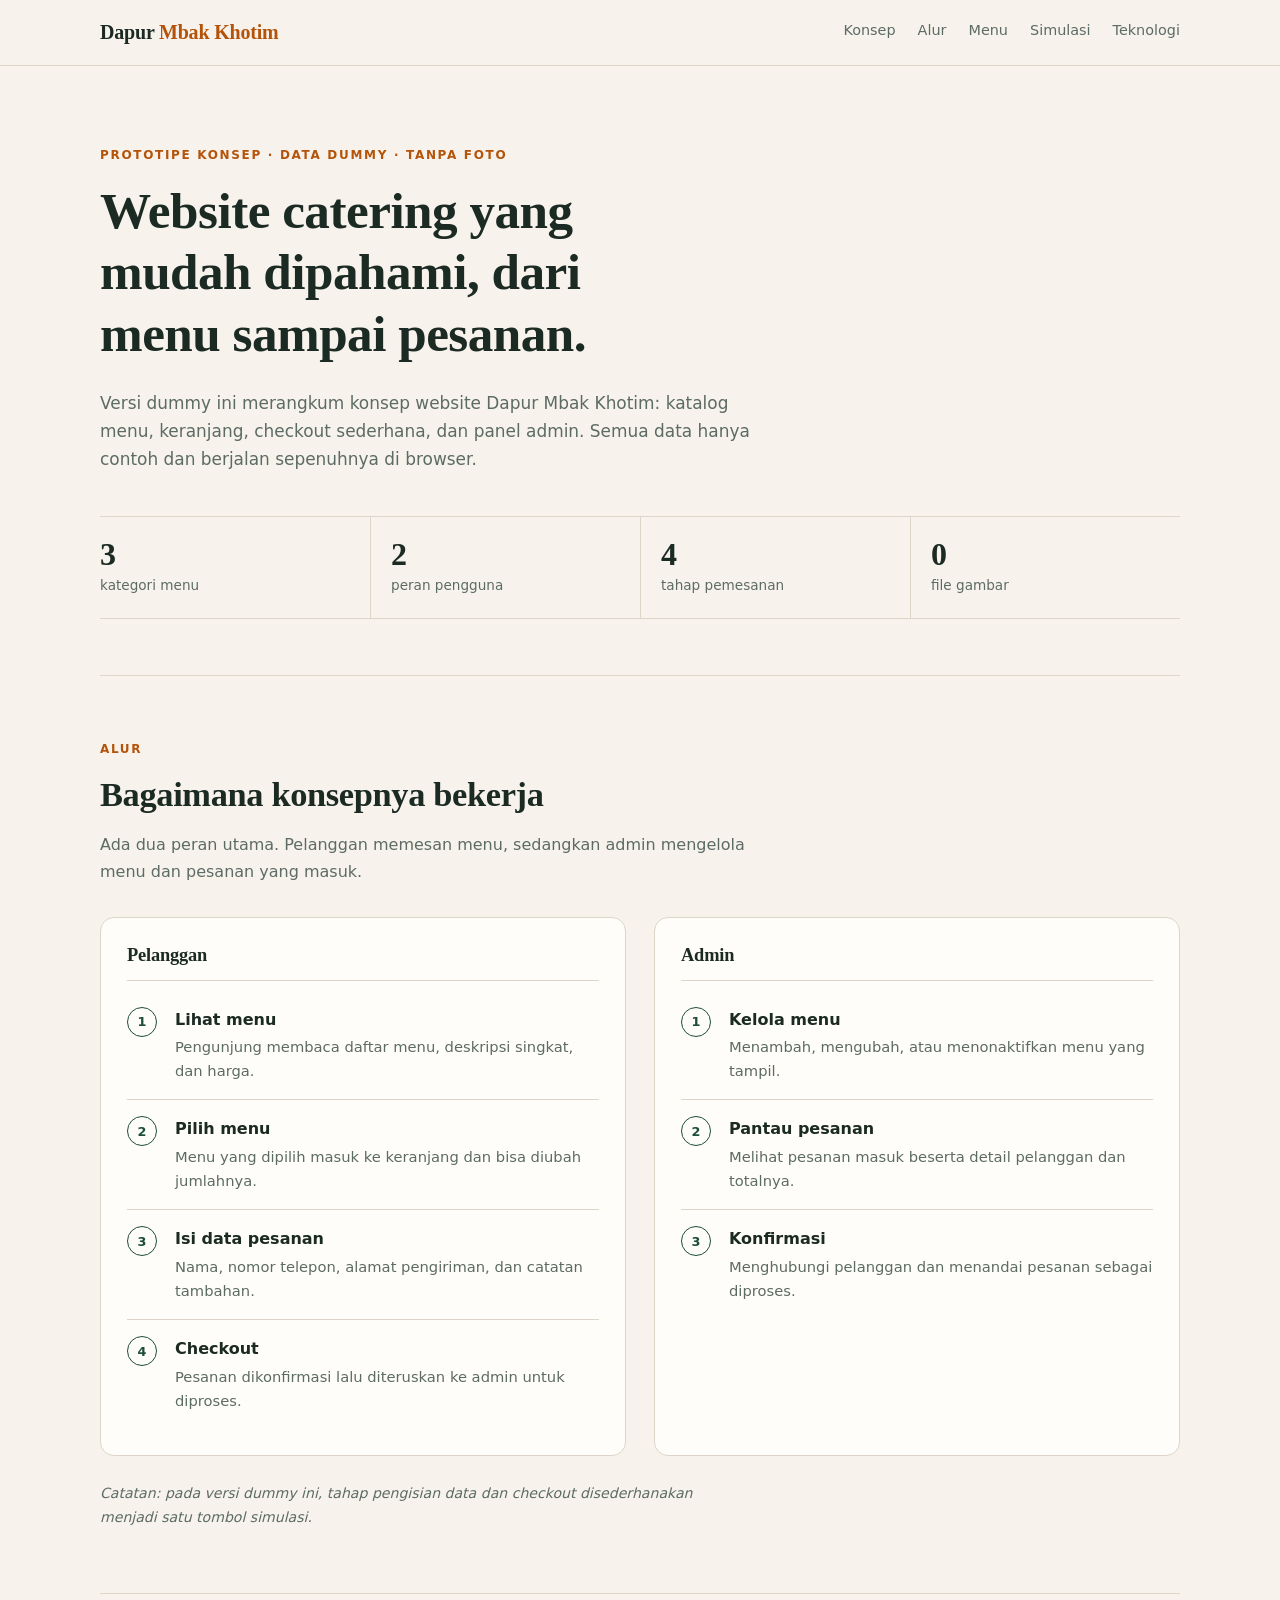
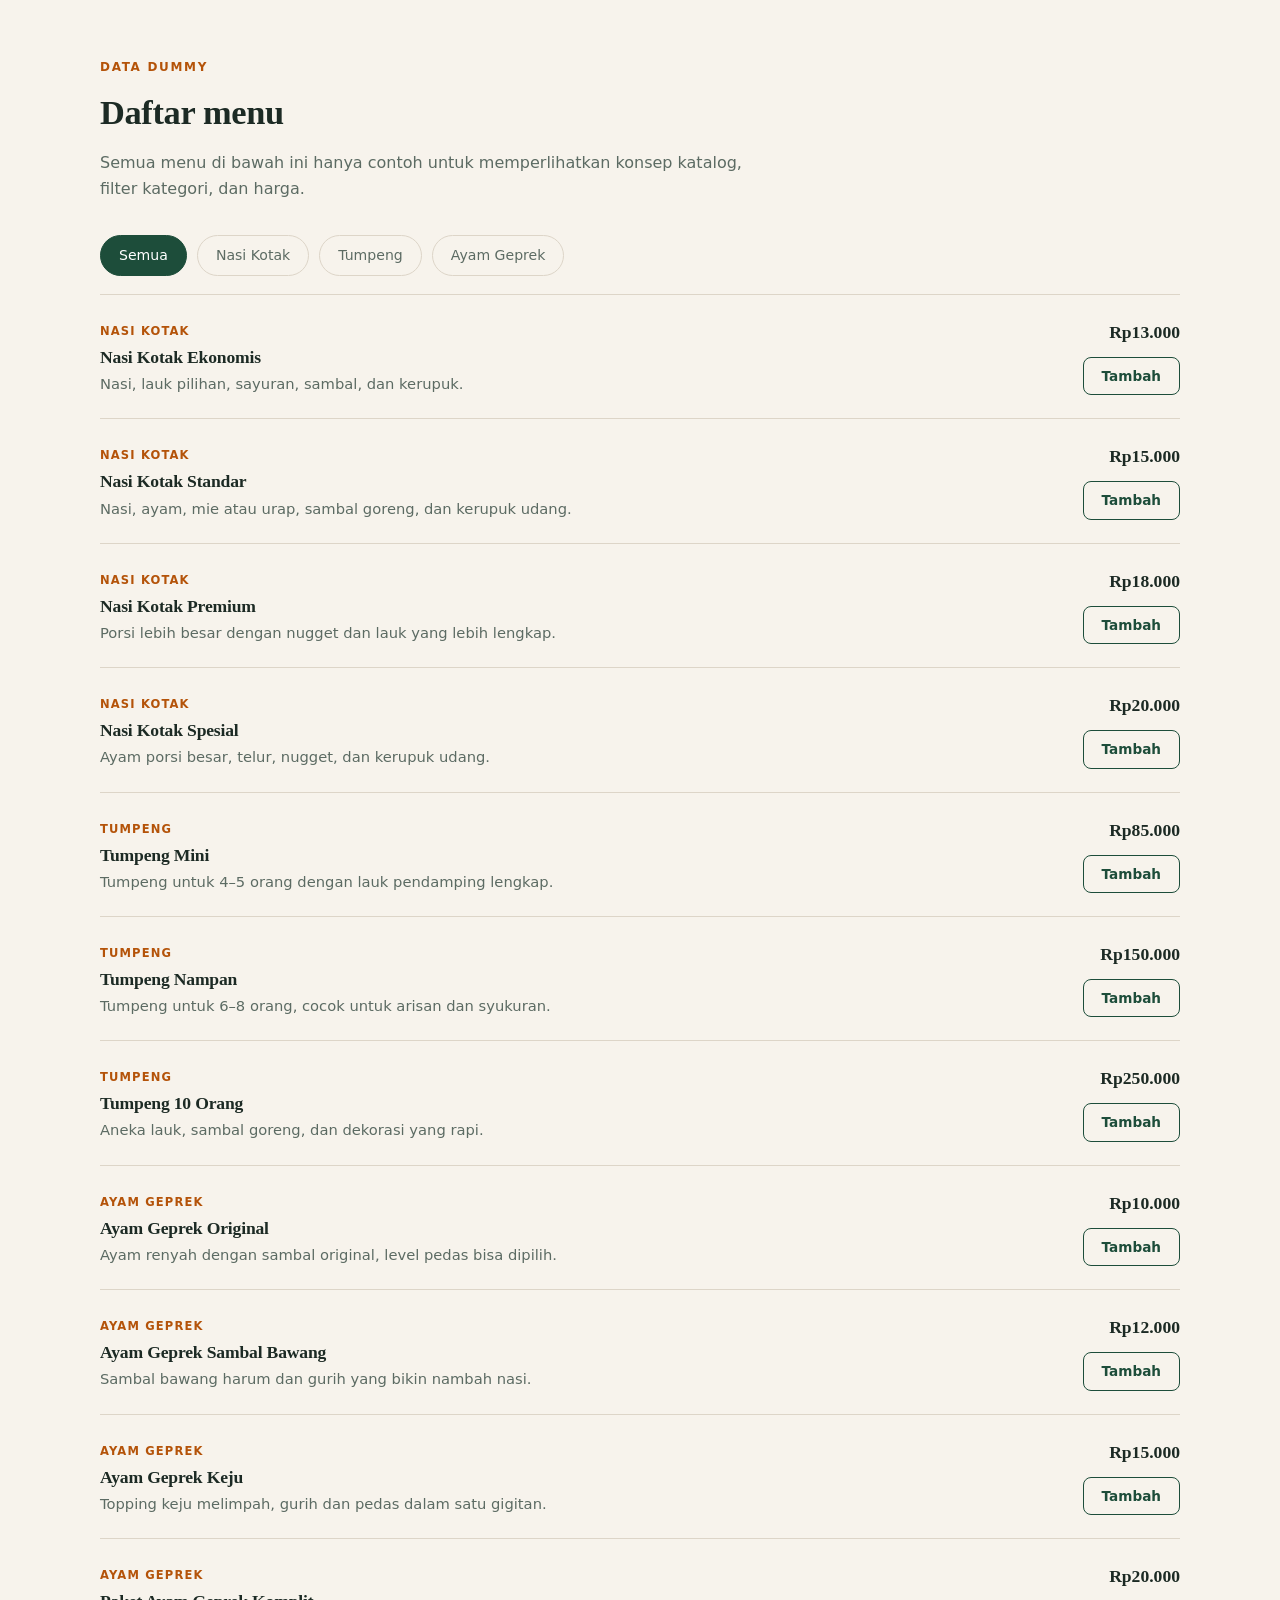
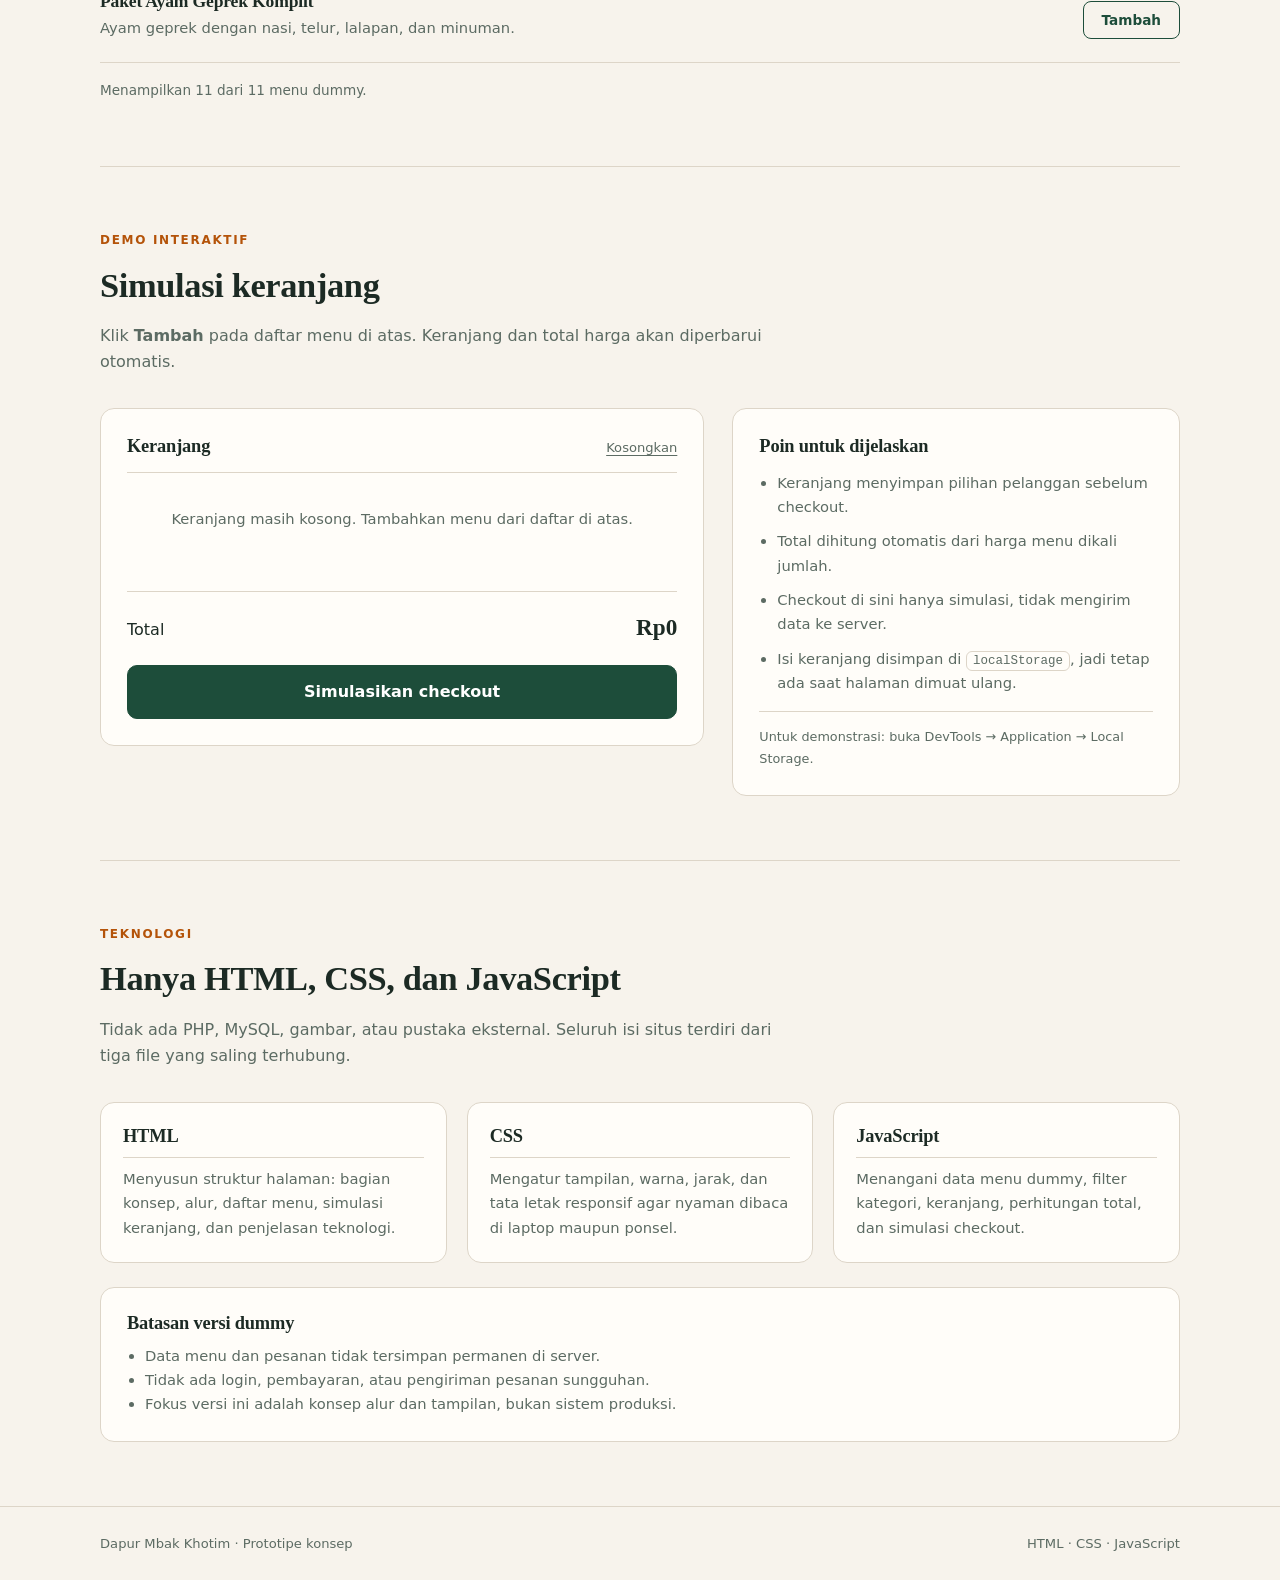
==== commit 8b40140f: "Ubah ke konsep dummy satu halaman tanpa foto: HTML, CSS, JS" ====
--- a/index.html
+++ b/index.html
@@ -3,42 +3,246 @@
 <head>
   <meta charset="UTF-8">
   <meta name="viewport" content="width=device-width, initial-scale=1.0">
-  <title>Dapur Catering &middot; Nasi Kotak &amp; Tumpeng Mulai Rp13.000</title>
-  <meta name="description" content="Catering nasi kotak, tumpeng, dan ayam geprek mulai Rp10.000. Dimasak segar setiap hari, dikemas rapi, dan diantar tepat waktu untuk rapat, syukuran, dan acara keluarga.">
-  <meta name="theme-color" content="#103524">
-  <meta property="og:type" content="website">
-  <meta property="og:site_name" content="Dapur Catering">
-  <meta property="og:title" content="Dapur Catering &middot; Nasi Kotak &amp; Tumpeng Mulai Rp13.000">
-  <meta property="og:description" content="Nasi kotak mulai Rp13.000, ayam geprek mulai Rp10.000, tumpeng mulai Rp85.000. Pesan online, antar tepat waktu.">
-  <meta property="og:url" content="https://rifqilakbar.github.io/catering/">
-  <meta property="og:image" content="https://rifqilakbar.github.io/catering/assets/images/27k.jpg">
-  <meta name="twitter:card" content="summary_large_image">
-  <link rel="icon" type="image/svg+xml" href="favicon.svg">
-  <link rel="preconnect" href="https://fonts.googleapis.com">
-  <link rel="preconnect" href="https://fonts.gstatic.com" crossorigin>
-  <link href="https://fonts.googleapis.com/css2?family=Playfair+Display:wght@600;700&family=Poppins:wght@400;500;600;700&display=swap" rel="stylesheet">
-  <link rel="preload" as="image" href="assets/images/27k.jpg">
-  <link rel="stylesheet" href="assets/css/style.css">
-  <link rel="stylesheet" href="assets/css/demo.css">
-  <link rel="stylesheet" href="assets/css/ads.css">
-  <link rel="stylesheet" href="assets/css/admin.css" id="admin-css" disabled>
+  <title>Dapur Mbak Khotim — Konsep Website Catering</title>
+  <meta name="description" content="Prototipe konsep website catering Dapur Mbak Khotim: katalog menu, keranjang, checkout, dan panel admin. Tanpa foto, hanya HTML, CSS, dan JavaScript.">
+  <link rel="stylesheet" href="style.css">
 </head>
 <body>
-  <div id="app">
-    <div style="min-height:60vh;display:flex;align-items:center;justify-content:center;font-family:Poppins,sans-serif;color:#64756b">
-      Memuat Dapur Catering&hellip;
+
+  <!-- ===================== HEADER ===================== -->
+  <header class="topbar">
+    <div class="container topbar-inner">
+      <a class="brand" href="#konsep">Dapur <span>Mbak Khotim</span></a>
+      <nav class="nav" aria-label="Navigasi utama">
+        <a href="#konsep">Konsep</a>
+        <a href="#alur">Alur</a>
+        <a href="#menu">Menu</a>
+        <a href="#simulasi">Simulasi</a>
+        <a href="#teknologi">Teknologi</a>
+      </nav>
     </div>
-  </div>
-  <noscript>
-    <div style="max-width:640px;margin:60px auto;padding:24px;font-family:Poppins,sans-serif;text-align:center">
-      <h1>JavaScript diperlukan</h1>
-      <p>Versi demo statis ini membutuhkan JavaScript untuk menampilkan menu dan keranjang.</p>
+  </header>
+
+  <main>
+
+    <!-- ===================== KONSEP ===================== -->
+    <section class="hero container" id="konsep">
+      <p class="eyebrow">Prototipe konsep &middot; data dummy &middot; tanpa foto</p>
+      <h1>Website catering yang mudah dipahami, dari menu sampai pesanan.</h1>
+      <p class="lead">
+        Versi dummy ini merangkum konsep website Dapur Mbak Khotim: katalog menu,
+        keranjang, checkout sederhana, dan panel admin. Semua data hanya contoh
+        dan berjalan sepenuhnya di browser.
+      </p>
+      <div class="facts" aria-label="Ringkasan konsep">
+        <div><strong>3</strong><span>kategori menu</span></div>
+        <div><strong>2</strong><span>peran pengguna</span></div>
+        <div><strong>4</strong><span>tahap pemesanan</span></div>
+        <div><strong>0</strong><span>file gambar</span></div>
+      </div>
+    </section>
+
+    <!-- ===================== ALUR ===================== -->
+    <section class="section container" id="alur">
+      <div class="section-head">
+        <p class="eyebrow">Alur</p>
+        <h2>Bagaimana konsepnya bekerja</h2>
+        <p>
+          Ada dua peran utama. Pelanggan memesan menu, sedangkan admin mengelola
+          menu dan pesanan yang masuk.
+        </p>
+      </div>
+
+      <div class="role-grid">
+        <article class="role">
+          <h3>Pelanggan</h3>
+          <ol class="flow">
+            <li>
+              <span class="flow-number">1</span>
+              <div>
+                <strong>Lihat menu</strong>
+                <p>Pengunjung membaca daftar menu, deskripsi singkat, dan harga.</p>
+              </div>
+            </li>
+            <li>
+              <span class="flow-number">2</span>
+              <div>
+                <strong>Pilih menu</strong>
+                <p>Menu yang dipilih masuk ke keranjang dan bisa diubah jumlahnya.</p>
+              </div>
+            </li>
+            <li>
+              <span class="flow-number">3</span>
+              <div>
+                <strong>Isi data pesanan</strong>
+                <p>Nama, nomor telepon, alamat pengiriman, dan catatan tambahan.</p>
+              </div>
+            </li>
+            <li>
+              <span class="flow-number">4</span>
+              <div>
+                <strong>Checkout</strong>
+                <p>Pesanan dikonfirmasi lalu diteruskan ke admin untuk diproses.</p>
+              </div>
+            </li>
+          </ol>
+        </article>
+
+        <article class="role">
+          <h3>Admin</h3>
+          <ol class="flow">
+            <li>
+              <span class="flow-number">1</span>
+              <div>
+                <strong>Kelola menu</strong>
+                <p>Menambah, mengubah, atau menonaktifkan menu yang tampil.</p>
+              </div>
+            </li>
+            <li>
+              <span class="flow-number">2</span>
+              <div>
+                <strong>Pantau pesanan</strong>
+                <p>Melihat pesanan masuk beserta detail pelanggan dan totalnya.</p>
+              </div>
+            </li>
+            <li>
+              <span class="flow-number">3</span>
+              <div>
+                <strong>Konfirmasi</strong>
+                <p>Menghubungi pelanggan dan menandai pesanan sebagai diproses.</p>
+              </div>
+            </li>
+          </ol>
+        </article>
+      </div>
+
+      <p class="small-note">
+        Catatan: pada versi dummy ini, tahap pengisian data dan checkout
+        disederhanakan menjadi satu tombol simulasi.
+      </p>
+    </section>
+
+    <!-- ===================== MENU ===================== -->
+    <section class="section container" id="menu">
+      <div class="section-head">
+        <p class="eyebrow">Data dummy</p>
+        <h2>Daftar menu</h2>
+        <p>
+          Semua menu di bawah ini hanya contoh untuk memperlihatkan konsep
+          katalog, filter kategori, dan harga.
+        </p>
+      </div>
+
+      <div class="filters" id="filters" role="group" aria-label="Filter kategori menu">
+        <button class="filter is-active" type="button" data-category="semua">Semua</button>
+        <button class="filter" type="button" data-category="nasi-kotak">Nasi Kotak</button>
+        <button class="filter" type="button" data-category="tumpeng">Tumpeng</button>
+        <button class="filter" type="button" data-category="ayam-geprek">Ayam Geprek</button>
+      </div>
+
+      <div class="menu-list" id="menu-list" aria-live="polite"></div>
+      <p class="menu-count" id="menu-count"></p>
+    </section>
+
+    <!-- ===================== SIMULASI ===================== -->
+    <section class="section container" id="simulasi">
+      <div class="section-head">
+        <p class="eyebrow">Demo interaktif</p>
+        <h2>Simulasi keranjang</h2>
+        <p>
+          Klik <strong>Tambah</strong> pada daftar menu di atas. Keranjang dan
+          total harga akan diperbarui otomatis.
+        </p>
+      </div>
+
+      <div class="demo-grid">
+        <div class="cart">
+          <div class="cart-head">
+            <h3>Keranjang</h3>
+            <button class="link-btn" id="clear-cart" type="button">Kosongkan</button>
+          </div>
+
+          <div class="cart-items" id="cart-items"></div>
+
+          <div class="cart-total">
+            <span>Total</span>
+            <strong id="cart-total">Rp0</strong>
+          </div>
+
+          <button class="primary-btn" id="checkout" type="button">Simulasikan checkout</button>
+          <p class="cart-message" id="cart-message" role="status" hidden></p>
+        </div>
+
+        <aside class="explain">
+          <h3>Poin untuk dijelaskan</h3>
+          <ul>
+            <li>Keranjang menyimpan pilihan pelanggan sebelum checkout.</li>
+            <li>Total dihitung otomatis dari harga menu dikali jumlah.</li>
+            <li>Checkout di sini hanya simulasi, tidak mengirim data ke server.</li>
+            <li>Isi keranjang disimpan di <code>localStorage</code>, jadi tetap ada saat halaman dimuat ulang.</li>
+          </ul>
+          <p class="tiny">
+            Untuk demonstrasi: buka DevTools &rarr; Application &rarr; Local Storage.
+          </p>
+        </aside>
+      </div>
+    </section>
+
+    <!-- ===================== TEKNOLOGI ===================== -->
+    <section class="section container" id="teknologi">
+      <div class="section-head">
+        <p class="eyebrow">Teknologi</p>
+        <h2>Hanya HTML, CSS, dan JavaScript</h2>
+        <p>
+          Tidak ada PHP, MySQL, gambar, atau pustaka eksternal. Seluruh isi
+          situs terdiri dari tiga file yang saling terhubung.
+        </p>
+      </div>
+
+      <div class="tech-grid">
+        <article>
+          <h3>HTML</h3>
+          <p>
+            Menyusun struktur halaman: bagian konsep, alur, daftar menu,
+            simulasi keranjang, dan penjelasan teknologi.
+          </p>
+        </article>
+        <article>
+          <h3>CSS</h3>
+          <p>
+            Mengatur tampilan, warna, jarak, dan tata letak responsif agar
+            nyaman dibaca di laptop maupun ponsel.
+          </p>
+        </article>
+        <article>
+          <h3>JavaScript</h3>
+          <p>
+            Menangani data menu dummy, filter kategori, keranjang, perhitungan
+            total, dan simulasi checkout.
+          </p>
+        </article>
+      </div>
+
+      <div class="note">
+        <h3>Batasan versi dummy</h3>
+        <ul>
+          <li>Data menu dan pesanan tidak tersimpan permanen di server.</li>
+          <li>Tidak ada login, pembayaran, atau pengiriman pesanan sungguhan.</li>
+          <li>Fokus versi ini adalah konsep alur dan tampilan, bukan sistem produksi.</li>
+        </ul>
+      </div>
+    </section>
+
+  </main>
+
+  <!-- ===================== FOOTER ===================== -->
+  <footer class="footer">
+    <div class="container footer-inner">
+      <p>Dapur Mbak Khotim &middot; Prototipe konsep</p>
+      <p>HTML &middot; CSS &middot; JavaScript</p>
     </div>
-  </noscript>
-  <script src="assets/js/data.js"></script>
-  <script src="assets/js/core.js"></script>
-  <script src="assets/js/views-public.js"></script>
-  <script src="assets/js/views-admin.js"></script>
-  <script src="assets/js/app.js"></script>
+  </footer>
+
+  <script src="script.js"></script>
 </body>
 </html>
--- a/style.css
+++ b/style.css
@@ -0,0 +1,697 @@
+/* =========================================================
+   Dapur Mbak Khotim — versi dummy konsep
+   Tampilan minimalis tanpa foto dan tanpa aset eksternal.
+   ========================================================= */
+
+/* ---------- Variabel warna dan ukuran ---------- */
+:root {
+  --bg: #f7f3ec;
+  --surface: #fffdf9;
+  --ink: #1c2a24;
+  --muted: #5c6b63;
+  --line: #ddd5c8;
+  --brand: #1d4d3a;
+  --brand-dark: #123526;
+  --accent: #b45309;
+  --success-bg: #ecfdf5;
+  --success-line: #a7f3d0;
+  --radius: 14px;
+  --max-width: 1080px;
+}
+
+/* ---------- Dasar ---------- */
+*,
+*::before,
+*::after {
+  box-sizing: border-box;
+}
+
+html {
+  scroll-behavior: smooth;
+  scroll-padding-top: 96px;
+}
+
+body {
+  margin: 0;
+  background: var(--bg);
+  color: var(--ink);
+  font-family: "Segoe UI", system-ui, -apple-system, "Helvetica Neue", Arial, sans-serif;
+  font-size: 16px;
+  line-height: 1.65;
+}
+
+h1,
+h2,
+h3 {
+  margin: 0 0 0.5em;
+  font-family: Georgia, "Times New Roman", serif;
+  font-weight: 700;
+  line-height: 1.2;
+  letter-spacing: -0.01em;
+}
+
+h1 {
+  font-size: clamp(2rem, 5vw, 3.2rem);
+}
+
+h2 {
+  font-size: clamp(1.6rem, 3vw, 2.15rem);
+}
+
+h3 {
+  font-size: 1.15rem;
+}
+
+p {
+  margin: 0 0 1em;
+}
+
+ul,
+ol {
+  margin: 0;
+  padding: 0;
+}
+
+button {
+  font: inherit;
+  cursor: pointer;
+}
+
+a {
+  color: inherit;
+}
+
+code {
+  padding: 2px 6px;
+  border: 1px solid var(--line);
+  border-radius: 6px;
+  background: var(--surface);
+  font-size: 0.85em;
+}
+
+.container {
+  width: min(var(--max-width), calc(100% - 48px));
+  margin-inline: auto;
+}
+
+:focus-visible {
+  outline: 2px solid var(--accent);
+  outline-offset: 3px;
+}
+
+/* ---------- Header ---------- */
+.topbar {
+  position: sticky;
+  top: 0;
+  z-index: 10;
+  border-bottom: 1px solid var(--line);
+  background: rgba(247, 243, 236, 0.94);
+  backdrop-filter: blur(8px);
+}
+
+.topbar-inner {
+  display: flex;
+  flex-wrap: wrap;
+  align-items: center;
+  justify-content: space-between;
+  gap: 12px;
+  padding: 16px 0;
+}
+
+.brand {
+  font-family: Georgia, "Times New Roman", serif;
+  font-size: 1.25rem;
+  font-weight: 700;
+  text-decoration: none;
+  letter-spacing: -0.01em;
+}
+
+.brand span {
+  color: var(--accent);
+}
+
+.nav {
+  display: flex;
+  flex-wrap: wrap;
+  gap: 22px;
+  font-size: 0.9rem;
+}
+
+.nav a {
+  color: var(--muted);
+  text-decoration: none;
+  border-bottom: 1px solid transparent;
+  padding-bottom: 2px;
+}
+
+.nav a:hover {
+  color: var(--ink);
+  border-color: var(--accent);
+}
+
+/* ---------- Hero / konsep ---------- */
+.hero {
+  padding: 80px 0 56px;
+}
+
+.eyebrow {
+  margin-bottom: 14px;
+  color: var(--accent);
+  font-size: 0.75rem;
+  font-weight: 700;
+  letter-spacing: 0.14em;
+  text-transform: uppercase;
+}
+
+.hero h1 {
+  max-width: 22ch;
+}
+
+.lead {
+  max-width: 62ch;
+  margin-top: 18px;
+  color: var(--muted);
+  font-size: 1.06rem;
+}
+
+.facts {
+  display: grid;
+  grid-template-columns: repeat(4, 1fr);
+  gap: 0;
+  margin-top: 42px;
+  border-top: 1px solid var(--line);
+  border-bottom: 1px solid var(--line);
+}
+
+.facts div {
+  padding: 20px 20px 20px 0;
+}
+
+.facts div + div {
+  border-left: 1px solid var(--line);
+  padding-left: 20px;
+}
+
+.facts strong {
+  display: block;
+  font-family: Georgia, "Times New Roman", serif;
+  font-size: 2rem;
+  line-height: 1.1;
+}
+
+.facts span {
+  color: var(--muted);
+  font-size: 0.85rem;
+}
+
+/* ---------- Section umum ---------- */
+.section {
+  padding: 64px 0;
+  border-top: 1px solid var(--line);
+}
+
+.section-head {
+  max-width: 66ch;
+  margin-bottom: 32px;
+}
+
+.section-head p:last-child {
+  margin-bottom: 0;
+  color: var(--muted);
+}
+
+/* ---------- Alur ---------- */
+.role-grid {
+  display: grid;
+  grid-template-columns: repeat(2, 1fr);
+  gap: 28px;
+}
+
+.role {
+  padding: 26px;
+  border: 1px solid var(--line);
+  border-radius: var(--radius);
+  background: var(--surface);
+}
+
+.role h3 {
+  padding-bottom: 14px;
+  border-bottom: 1px solid var(--line);
+}
+
+.flow {
+  list-style: none;
+}
+
+.flow li {
+  display: grid;
+  grid-template-columns: 34px 1fr;
+  gap: 14px;
+  padding: 16px 0;
+}
+
+.flow li + li {
+  border-top: 1px solid var(--line);
+}
+
+.flow-number {
+  display: grid;
+  place-items: center;
+  width: 30px;
+  height: 30px;
+  border: 1px solid var(--brand);
+  border-radius: 50%;
+  color: var(--brand);
+  font-size: 0.8rem;
+  font-weight: 700;
+}
+
+.flow strong {
+  display: block;
+  margin-bottom: 2px;
+}
+
+.flow p {
+  margin: 0;
+  color: var(--muted);
+  font-size: 0.92rem;
+}
+
+.small-note {
+  max-width: 70ch;
+  margin: 26px 0 0;
+  color: var(--muted);
+  font-size: 0.88rem;
+  font-style: italic;
+}
+
+/* ---------- Filter dan daftar menu ---------- */
+.filters {
+  display: flex;
+  flex-wrap: wrap;
+  gap: 10px;
+  margin-bottom: 8px;
+}
+
+.filter {
+  padding: 8px 18px;
+  border: 1px solid var(--line);
+  border-radius: 999px;
+  background: transparent;
+  color: var(--muted);
+  font-size: 0.88rem;
+}
+
+.filter:hover {
+  border-color: var(--brand);
+  color: var(--ink);
+}
+
+.filter.is-active {
+  border-color: var(--brand);
+  background: var(--brand);
+  color: #fff;
+}
+
+.menu-list {
+  border-top: 1px solid var(--line);
+  margin-top: 18px;
+}
+
+.menu-item {
+  display: grid;
+  grid-template-columns: 1fr auto;
+  gap: 24px;
+  align-items: center;
+  padding: 22px 0;
+  border-bottom: 1px solid var(--line);
+}
+
+.menu-category {
+  display: inline-block;
+  margin-bottom: 6px;
+  color: var(--accent);
+  font-size: 0.72rem;
+  font-weight: 700;
+  letter-spacing: 0.1em;
+  text-transform: uppercase;
+}
+
+.menu-item h3 {
+  margin-bottom: 4px;
+  font-size: 1.1rem;
+}
+
+.menu-item p {
+  margin: 0;
+  color: var(--muted);
+  font-size: 0.92rem;
+}
+
+.menu-side {
+  display: flex;
+  flex-direction: column;
+  align-items: flex-end;
+  gap: 10px;
+}
+
+.menu-side strong {
+  font-family: Georgia, "Times New Roman", serif;
+  font-size: 1.1rem;
+  white-space: nowrap;
+}
+
+.add-btn {
+  padding: 7px 18px;
+  border: 1px solid var(--brand);
+  border-radius: 8px;
+  background: transparent;
+  color: var(--brand);
+  font-size: 0.85rem;
+  font-weight: 600;
+}
+
+.add-btn:hover {
+  background: var(--brand);
+  color: #fff;
+}
+
+.menu-count {
+  margin: 16px 0 0;
+  color: var(--muted);
+  font-size: 0.85rem;
+}
+
+/* ---------- Simulasi keranjang ---------- */
+.demo-grid {
+  display: grid;
+  grid-template-columns: 1.35fr 1fr;
+  gap: 28px;
+  align-items: start;
+}
+
+.cart {
+  position: sticky;
+  top: 96px;
+  padding: 26px;
+  border: 1px solid var(--line);
+  border-radius: var(--radius);
+  background: var(--surface);
+}
+
+.cart-head {
+  display: flex;
+  align-items: baseline;
+  justify-content: space-between;
+  gap: 12px;
+  padding-bottom: 14px;
+  border-bottom: 1px solid var(--line);
+}
+
+.cart-head h3 {
+  margin: 0;
+}
+
+.link-btn {
+  padding: 0;
+  border: 0;
+  background: none;
+  color: var(--muted);
+  font-size: 0.82rem;
+  text-decoration: underline;
+  text-underline-offset: 3px;
+}
+
+.link-btn:hover {
+  color: var(--accent);
+}
+
+.cart-items {
+  min-height: 110px;
+  padding: 8px 0;
+}
+
+.cart-empty {
+  margin: 26px 0;
+  color: var(--muted);
+  font-size: 0.92rem;
+  text-align: center;
+}
+
+.cart-item {
+  display: flex;
+  align-items: center;
+  justify-content: space-between;
+  gap: 14px;
+  padding: 12px 0;
+}
+
+.cart-item + .cart-item {
+  border-top: 1px dashed var(--line);
+}
+
+.cart-item-info strong {
+  display: block;
+  font-size: 0.95rem;
+}
+
+.cart-item-info span {
+  color: var(--muted);
+  font-size: 0.82rem;
+}
+
+.quantity {
+  display: flex;
+  align-items: center;
+  flex: 0 0 auto;
+  border: 1px solid var(--line);
+  border-radius: 8px;
+  overflow: hidden;
+}
+
+.quantity button {
+  width: 30px;
+  height: 30px;
+  border: 0;
+  background: transparent;
+  color: var(--ink);
+  font-size: 1rem;
+  line-height: 1;
+}
+
+.quantity button:hover {
+  background: var(--bg);
+}
+
+.quantity span {
+  min-width: 26px;
+  text-align: center;
+  font-size: 0.85rem;
+}
+
+.cart-total {
+  display: flex;
+  align-items: baseline;
+  justify-content: space-between;
+  gap: 16px;
+  margin-top: 8px;
+  padding-top: 16px;
+  border-top: 1px solid var(--line);
+}
+
+.cart-total strong {
+  font-family: Georgia, "Times New Roman", serif;
+  font-size: 1.45rem;
+}
+
+.primary-btn {
+  width: 100%;
+  margin-top: 18px;
+  padding: 13px 18px;
+  border: 1px solid var(--brand);
+  border-radius: 10px;
+  background: var(--brand);
+  color: #fff;
+  font-weight: 600;
+}
+
+.primary-btn:hover {
+  background: var(--brand-dark);
+  border-color: var(--brand-dark);
+}
+
+.cart-message {
+  margin: 14px 0 0;
+  padding: 12px 14px;
+  border: 1px solid var(--success-line);
+  border-radius: 8px;
+  background: var(--success-bg);
+  font-size: 0.88rem;
+}
+
+.explain {
+  padding: 26px;
+  border: 1px solid var(--line);
+  border-radius: var(--radius);
+  background: var(--surface);
+}
+
+.explain h3 {
+  margin-bottom: 14px;
+}
+
+.explain ul {
+  padding-left: 18px;
+}
+
+.explain li {
+  margin-bottom: 10px;
+  color: var(--muted);
+  font-size: 0.92rem;
+}
+
+.explain .tiny {
+  margin: 16px 0 0;
+  padding-top: 14px;
+  border-top: 1px solid var(--line);
+  color: var(--muted);
+  font-size: 0.8rem;
+}
+
+/* ---------- Teknologi dan batasan ---------- */
+.tech-grid {
+  display: grid;
+  grid-template-columns: repeat(3, 1fr);
+  gap: 20px;
+}
+
+.tech-grid article {
+  padding: 22px;
+  border: 1px solid var(--line);
+  border-radius: var(--radius);
+  background: var(--surface);
+}
+
+.tech-grid h3 {
+  padding-bottom: 10px;
+  border-bottom: 1px solid var(--line);
+}
+
+.tech-grid p {
+  margin: 0;
+  color: var(--muted);
+  font-size: 0.92rem;
+}
+
+.note {
+  margin-top: 24px;
+  padding: 24px 26px;
+  border: 1px solid var(--line);
+  border-radius: var(--radius);
+  background: var(--surface);
+}
+
+.note h3 {
+  margin-bottom: 10px;
+}
+
+.note ul {
+  padding-left: 18px;
+}
+
+.note li {
+  color: var(--muted);
+  font-size: 0.92rem;
+}
+
+/* ---------- Footer ---------- */
+.footer {
+  border-top: 1px solid var(--line);
+}
+
+.footer-inner {
+  display: flex;
+  flex-wrap: wrap;
+  align-items: center;
+  justify-content: space-between;
+  gap: 8px;
+  padding: 26px 0;
+}
+
+.footer p {
+  margin: 0;
+  color: var(--muted);
+  font-size: 0.82rem;
+}
+
+/* ---------- Responsif ---------- */
+@media (max-width: 860px) {
+  .role-grid,
+  .demo-grid,
+  .tech-grid {
+    grid-template-columns: 1fr;
+  }
+
+  .cart {
+    position: static;
+  }
+}
+
+@media (max-width: 640px) {
+  .container {
+    width: calc(100% - 32px);
+  }
+
+  .hero {
+    padding: 56px 0 44px;
+  }
+
+  .section {
+    padding: 48px 0;
+  }
+
+  .facts {
+    grid-template-columns: repeat(2, 1fr);
+  }
+
+  .facts div {
+    padding: 16px 12px 16px 0;
+  }
+
+  .facts div + div {
+    padding-left: 16px;
+  }
+
+  .facts div:nth-child(3) {
+    border-left: 0;
+    padding-left: 0;
+  }
+
+  .facts div:nth-child(n + 3) {
+    border-top: 1px solid var(--line);
+  }
+
+  .menu-item {
+    grid-template-columns: 1fr;
+    gap: 12px;
+  }
+
+  .menu-side {
+    flex-direction: row;
+    align-items: center;
+    justify-content: space-between;
+    width: 100%;
+  }
+
+  .role,
+  .cart,
+  .explain,
+  .note {
+    padding: 20px;
+  }
+
+  .footer-inner {
+    flex-direction: column;
+    align-items: flex-start;
+  }
+}
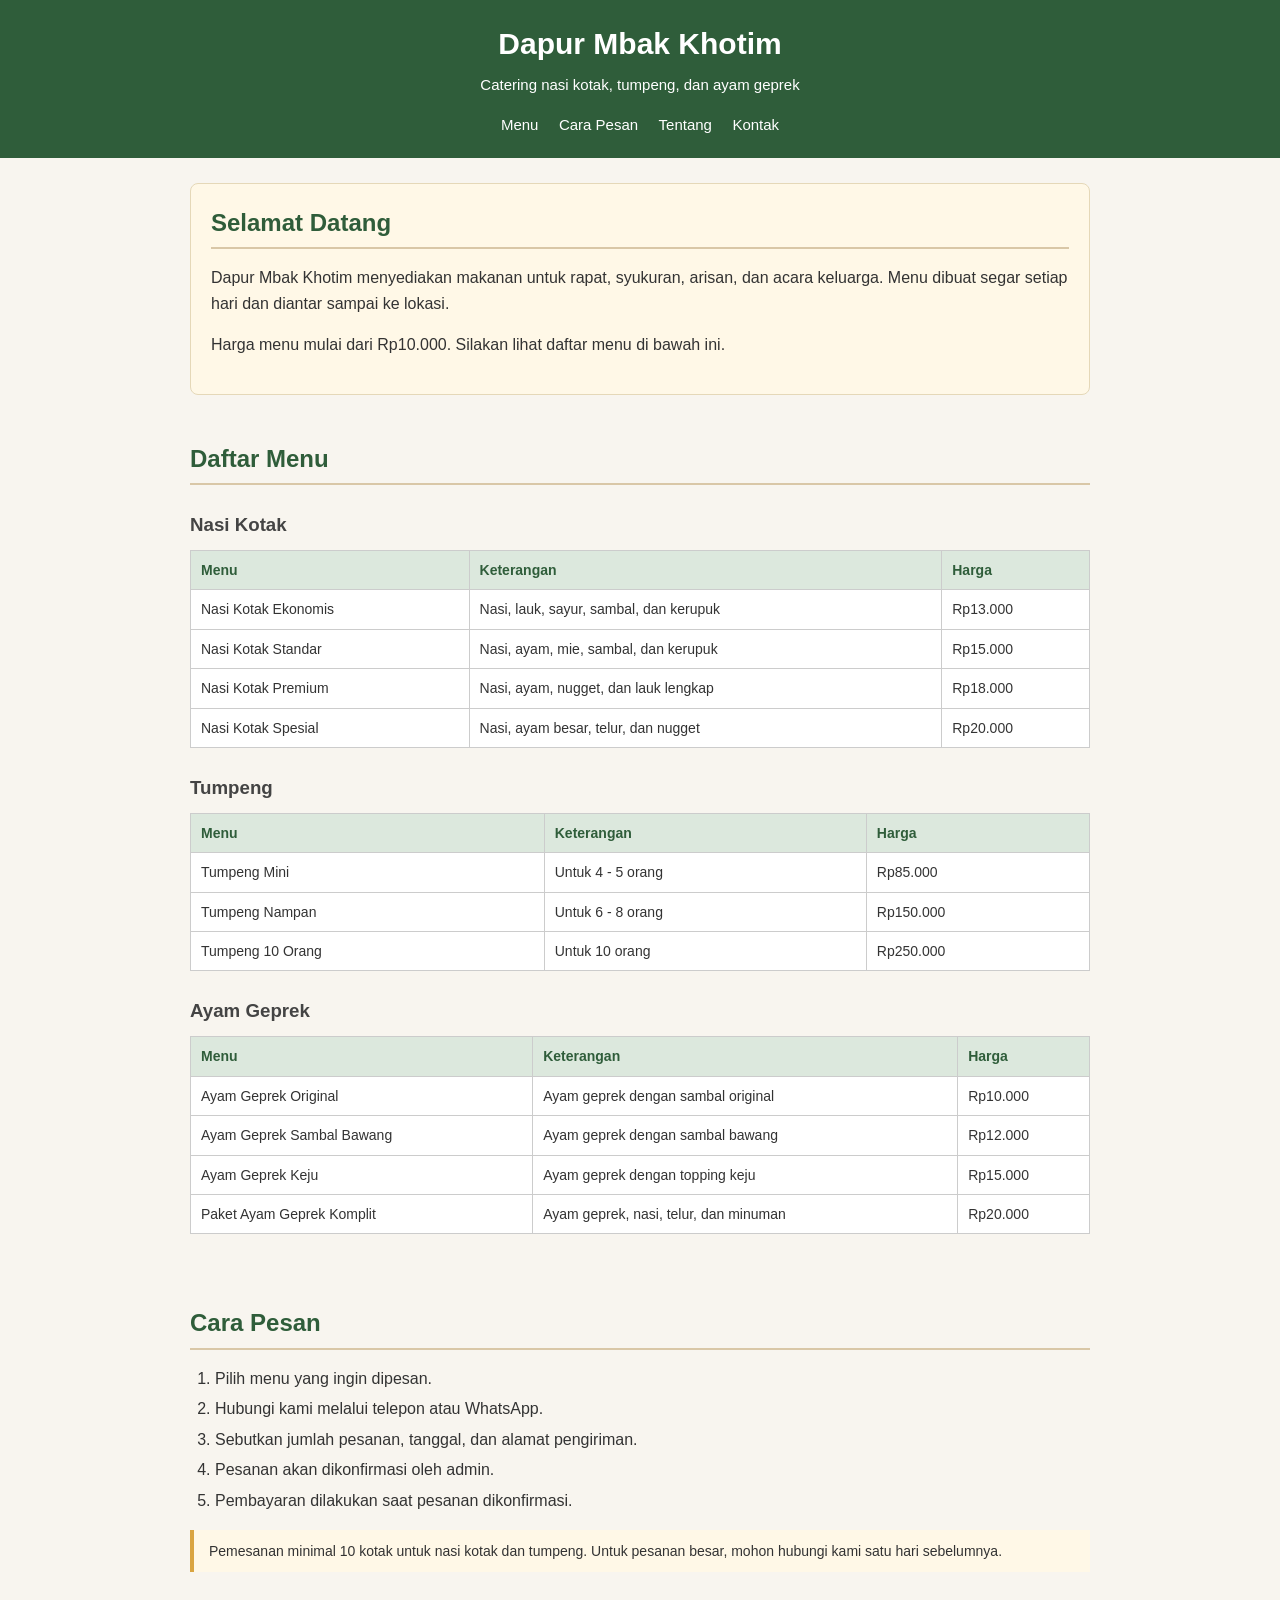
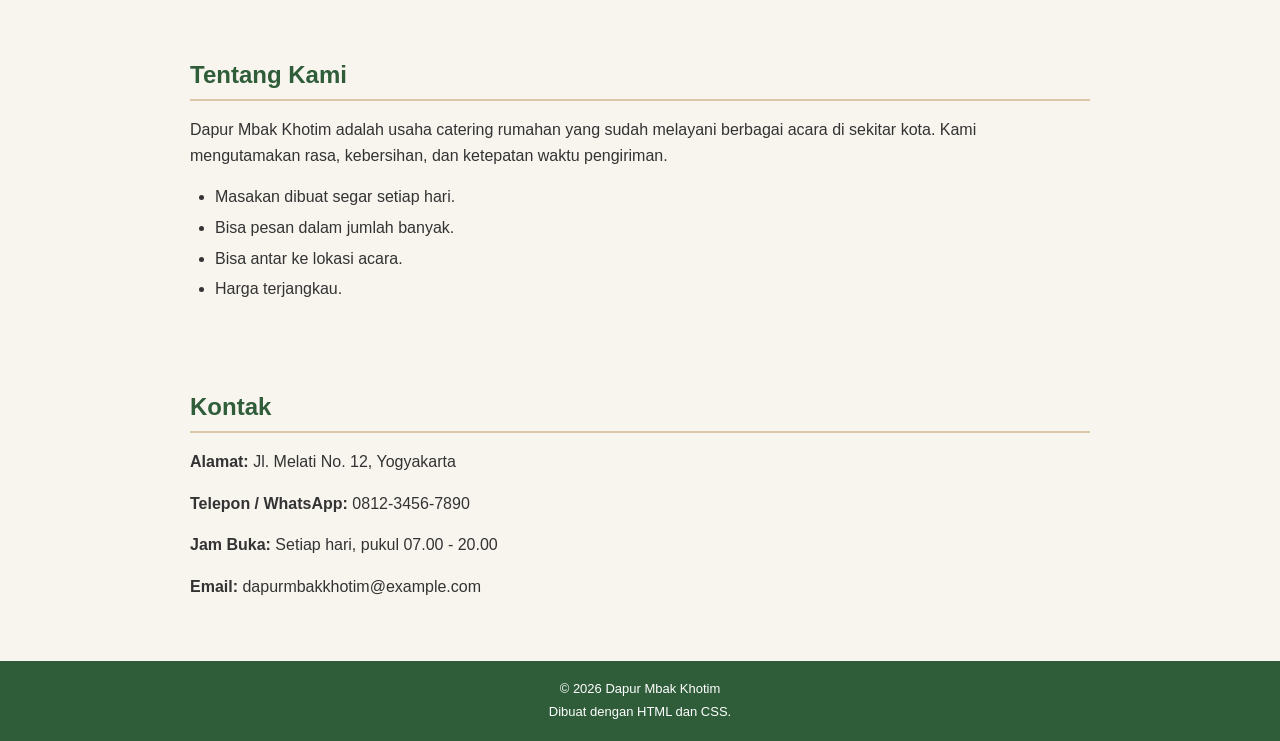
==== commit 26ac8e4f: "Sederhanakan website: hanya HTML dan CSS tanpa JavaScript" ====
--- a/index.html
+++ b/index.html
@@ -3,246 +3,167 @@
 <head>
   <meta charset="UTF-8">
   <meta name="viewport" content="width=device-width, initial-scale=1.0">
-  <title>Dapur Mbak Khotim — Konsep Website Catering</title>
-  <meta name="description" content="Prototipe konsep website catering Dapur Mbak Khotim: katalog menu, keranjang, checkout, dan panel admin. Tanpa foto, hanya HTML, CSS, dan JavaScript.">
+  <title>Dapur Mbak Khotim - Catering Nasi Kotak</title>
   <link rel="stylesheet" href="style.css">
 </head>
 <body>
 
-  <!-- ===================== HEADER ===================== -->
-  <header class="topbar">
-    <div class="container topbar-inner">
-      <a class="brand" href="#konsep">Dapur <span>Mbak Khotim</span></a>
-      <nav class="nav" aria-label="Navigasi utama">
-        <a href="#konsep">Konsep</a>
-        <a href="#alur">Alur</a>
-        <a href="#menu">Menu</a>
-        <a href="#simulasi">Simulasi</a>
-        <a href="#teknologi">Teknologi</a>
-      </nav>
-    </div>
+  <header>
+    <h1>Dapur Mbak Khotim</h1>
+    <p>Catering nasi kotak, tumpeng, dan ayam geprek</p>
+    <nav>
+      <a href="#menu">Menu</a>
+      <a href="#cara-pesan">Cara Pesan</a>
+      <a href="#tentang">Tentang</a>
+      <a href="#kontak">Kontak</a>
+    </nav>
   </header>
 
-  <main>
+  <div class="container">
 
-    <!-- ===================== KONSEP ===================== -->
-    <section class="hero container" id="konsep">
-      <p class="eyebrow">Prototipe konsep &middot; data dummy &middot; tanpa foto</p>
-      <h1>Website catering yang mudah dipahami, dari menu sampai pesanan.</h1>
-      <p class="lead">
-        Versi dummy ini merangkum konsep website Dapur Mbak Khotim: katalog menu,
-        keranjang, checkout sederhana, dan panel admin. Semua data hanya contoh
-        dan berjalan sepenuhnya di browser.
+    <section class="sambutan">
+      <h2>Selamat Datang</h2>
+      <p>
+        Dapur Mbak Khotim menyediakan makanan untuk rapat, syukuran,
+        arisan, dan acara keluarga. Menu dibuat segar setiap hari dan
+        diantar sampai ke lokasi.
       </p>
-      <div class="facts" aria-label="Ringkasan konsep">
-        <div><strong>3</strong><span>kategori menu</span></div>
-        <div><strong>2</strong><span>peran pengguna</span></div>
-        <div><strong>4</strong><span>tahap pemesanan</span></div>
-        <div><strong>0</strong><span>file gambar</span></div>
-      </div>
-    </section>
-
-    <!-- ===================== ALUR ===================== -->
-    <section class="section container" id="alur">
-      <div class="section-head">
-        <p class="eyebrow">Alur</p>
-        <h2>Bagaimana konsepnya bekerja</h2>
-        <p>
-          Ada dua peran utama. Pelanggan memesan menu, sedangkan admin mengelola
-          menu dan pesanan yang masuk.
-        </p>
-      </div>
-
-      <div class="role-grid">
-        <article class="role">
-          <h3>Pelanggan</h3>
-          <ol class="flow">
-            <li>
-              <span class="flow-number">1</span>
-              <div>
-                <strong>Lihat menu</strong>
-                <p>Pengunjung membaca daftar menu, deskripsi singkat, dan harga.</p>
-              </div>
-            </li>
-            <li>
-              <span class="flow-number">2</span>
-              <div>
-                <strong>Pilih menu</strong>
-                <p>Menu yang dipilih masuk ke keranjang dan bisa diubah jumlahnya.</p>
-              </div>
-            </li>
-            <li>
-              <span class="flow-number">3</span>
-              <div>
-                <strong>Isi data pesanan</strong>
-                <p>Nama, nomor telepon, alamat pengiriman, dan catatan tambahan.</p>
-              </div>
-            </li>
-            <li>
-              <span class="flow-number">4</span>
-              <div>
-                <strong>Checkout</strong>
-                <p>Pesanan dikonfirmasi lalu diteruskan ke admin untuk diproses.</p>
-              </div>
-            </li>
-          </ol>
-        </article>
-
-        <article class="role">
-          <h3>Admin</h3>
-          <ol class="flow">
-            <li>
-              <span class="flow-number">1</span>
-              <div>
-                <strong>Kelola menu</strong>
-                <p>Menambah, mengubah, atau menonaktifkan menu yang tampil.</p>
-              </div>
-            </li>
-            <li>
-              <span class="flow-number">2</span>
-              <div>
-                <strong>Pantau pesanan</strong>
-                <p>Melihat pesanan masuk beserta detail pelanggan dan totalnya.</p>
-              </div>
-            </li>
-            <li>
-              <span class="flow-number">3</span>
-              <div>
-                <strong>Konfirmasi</strong>
-                <p>Menghubungi pelanggan dan menandai pesanan sebagai diproses.</p>
-              </div>
-            </li>
-          </ol>
-        </article>
-      </div>
-
-      <p class="small-note">
-        Catatan: pada versi dummy ini, tahap pengisian data dan checkout
-        disederhanakan menjadi satu tombol simulasi.
+      <p>
+        Harga menu mulai dari Rp10.000. Silakan lihat daftar menu di
+        bawah ini.
       </p>
     </section>
 
-    <!-- ===================== MENU ===================== -->
-    <section class="section container" id="menu">
-      <div class="section-head">
-        <p class="eyebrow">Data dummy</p>
-        <h2>Daftar menu</h2>
-        <p>
-          Semua menu di bawah ini hanya contoh untuk memperlihatkan konsep
-          katalog, filter kategori, dan harga.
-        </p>
-      </div>
+    <section id="menu">
+      <h2>Daftar Menu</h2>
 
-      <div class="filters" id="filters" role="group" aria-label="Filter kategori menu">
-        <button class="filter is-active" type="button" data-category="semua">Semua</button>
-        <button class="filter" type="button" data-category="nasi-kotak">Nasi Kotak</button>
-        <button class="filter" type="button" data-category="tumpeng">Tumpeng</button>
-        <button class="filter" type="button" data-category="ayam-geprek">Ayam Geprek</button>
-      </div>
+      <h3>Nasi Kotak</h3>
+      <table>
+        <tr>
+          <th>Menu</th>
+          <th>Keterangan</th>
+          <th>Harga</th>
+        </tr>
+        <tr>
+          <td>Nasi Kotak Ekonomis</td>
+          <td>Nasi, lauk, sayur, sambal, dan kerupuk</td>
+          <td>Rp13.000</td>
+        </tr>
+        <tr>
+          <td>Nasi Kotak Standar</td>
+          <td>Nasi, ayam, mie, sambal, dan kerupuk</td>
+          <td>Rp15.000</td>
+        </tr>
+        <tr>
+          <td>Nasi Kotak Premium</td>
+          <td>Nasi, ayam, nugget, dan lauk lengkap</td>
+          <td>Rp18.000</td>
+        </tr>
+        <tr>
+          <td>Nasi Kotak Spesial</td>
+          <td>Nasi, ayam besar, telur, dan nugget</td>
+          <td>Rp20.000</td>
+        </tr>
+      </table>
 
-      <div class="menu-list" id="menu-list" aria-live="polite"></div>
-      <p class="menu-count" id="menu-count"></p>
+      <h3>Tumpeng</h3>
+      <table>
+        <tr>
+          <th>Menu</th>
+          <th>Keterangan</th>
+          <th>Harga</th>
+        </tr>
+        <tr>
+          <td>Tumpeng Mini</td>
+          <td>Untuk 4 - 5 orang</td>
+          <td>Rp85.000</td>
+        </tr>
+        <tr>
+          <td>Tumpeng Nampan</td>
+          <td>Untuk 6 - 8 orang</td>
+          <td>Rp150.000</td>
+        </tr>
+        <tr>
+          <td>Tumpeng 10 Orang</td>
+          <td>Untuk 10 orang</td>
+          <td>Rp250.000</td>
+        </tr>
+      </table>
+
+      <h3>Ayam Geprek</h3>
+      <table>
+        <tr>
+          <th>Menu</th>
+          <th>Keterangan</th>
+          <th>Harga</th>
+        </tr>
+        <tr>
+          <td>Ayam Geprek Original</td>
+          <td>Ayam geprek dengan sambal original</td>
+          <td>Rp10.000</td>
+        </tr>
+        <tr>
+          <td>Ayam Geprek Sambal Bawang</td>
+          <td>Ayam geprek dengan sambal bawang</td>
+          <td>Rp12.000</td>
+        </tr>
+        <tr>
+          <td>Ayam Geprek Keju</td>
+          <td>Ayam geprek dengan topping keju</td>
+          <td>Rp15.000</td>
+        </tr>
+        <tr>
+          <td>Paket Ayam Geprek Komplit</td>
+          <td>Ayam geprek, nasi, telur, dan minuman</td>
+          <td>Rp20.000</td>
+        </tr>
+      </table>
     </section>
 
-    <!-- ===================== SIMULASI ===================== -->
-    <section class="section container" id="simulasi">
-      <div class="section-head">
-        <p class="eyebrow">Demo interaktif</p>
-        <h2>Simulasi keranjang</h2>
-        <p>
-          Klik <strong>Tambah</strong> pada daftar menu di atas. Keranjang dan
-          total harga akan diperbarui otomatis.
-        </p>
-      </div>
-
-      <div class="demo-grid">
-        <div class="cart">
-          <div class="cart-head">
-            <h3>Keranjang</h3>
-            <button class="link-btn" id="clear-cart" type="button">Kosongkan</button>
-          </div>
-
-          <div class="cart-items" id="cart-items"></div>
-
-          <div class="cart-total">
-            <span>Total</span>
-            <strong id="cart-total">Rp0</strong>
-          </div>
-
-          <button class="primary-btn" id="checkout" type="button">Simulasikan checkout</button>
-          <p class="cart-message" id="cart-message" role="status" hidden></p>
-        </div>
-
-        <aside class="explain">
-          <h3>Poin untuk dijelaskan</h3>
-          <ul>
-            <li>Keranjang menyimpan pilihan pelanggan sebelum checkout.</li>
-            <li>Total dihitung otomatis dari harga menu dikali jumlah.</li>
-            <li>Checkout di sini hanya simulasi, tidak mengirim data ke server.</li>
-            <li>Isi keranjang disimpan di <code>localStorage</code>, jadi tetap ada saat halaman dimuat ulang.</li>
-          </ul>
-          <p class="tiny">
-            Untuk demonstrasi: buka DevTools &rarr; Application &rarr; Local Storage.
-          </p>
-        </aside>
-      </div>
+    <section id="cara-pesan">
+      <h2>Cara Pesan</h2>
+      <ol>
+        <li>Pilih menu yang ingin dipesan.</li>
+        <li>Hubungi kami melalui telepon atau WhatsApp.</li>
+        <li>Sebutkan jumlah pesanan, tanggal, dan alamat pengiriman.</li>
+        <li>Pesanan akan dikonfirmasi oleh admin.</li>
+        <li>Pembayaran dilakukan saat pesanan dikonfirmasi.</li>
+      </ol>
+      <p class="catatan">
+        Pemesanan minimal 10 kotak untuk nasi kotak dan tumpeng.
+        Untuk pesanan besar, mohon hubungi kami satu hari sebelumnya.
+      </p>
     </section>
 
-    <!-- ===================== TEKNOLOGI ===================== -->
-    <section class="section container" id="teknologi">
-      <div class="section-head">
-        <p class="eyebrow">Teknologi</p>
-        <h2>Hanya HTML, CSS, dan JavaScript</h2>
-        <p>
-          Tidak ada PHP, MySQL, gambar, atau pustaka eksternal. Seluruh isi
-          situs terdiri dari tiga file yang saling terhubung.
-        </p>
-      </div>
-
-      <div class="tech-grid">
-        <article>
-          <h3>HTML</h3>
-          <p>
-            Menyusun struktur halaman: bagian konsep, alur, daftar menu,
-            simulasi keranjang, dan penjelasan teknologi.
-          </p>
-        </article>
-        <article>
-          <h3>CSS</h3>
-          <p>
-            Mengatur tampilan, warna, jarak, dan tata letak responsif agar
-            nyaman dibaca di laptop maupun ponsel.
-          </p>
-        </article>
-        <article>
-          <h3>JavaScript</h3>
-          <p>
-            Menangani data menu dummy, filter kategori, keranjang, perhitungan
-            total, dan simulasi checkout.
-          </p>
-        </article>
-      </div>
-
-      <div class="note">
-        <h3>Batasan versi dummy</h3>
-        <ul>
-          <li>Data menu dan pesanan tidak tersimpan permanen di server.</li>
-          <li>Tidak ada login, pembayaran, atau pengiriman pesanan sungguhan.</li>
-          <li>Fokus versi ini adalah konsep alur dan tampilan, bukan sistem produksi.</li>
-        </ul>
-      </div>
+    <section id="tentang">
+      <h2>Tentang Kami</h2>
+      <p>
+        Dapur Mbak Khotim adalah usaha catering rumahan yang sudah
+        melayani berbagai acara di sekitar kota. Kami mengutamakan
+        rasa, kebersihan, dan ketepatan waktu pengiriman.
+      </p>
+      <ul>
+        <li>Masakan dibuat segar setiap hari.</li>
+        <li>Bisa pesan dalam jumlah banyak.</li>
+        <li>Bisa antar ke lokasi acara.</li>
+        <li>Harga terjangkau.</li>
+      </ul>
     </section>
 
-  </main>
+    <section id="kontak">
+      <h2>Kontak</h2>
+      <p><strong>Alamat:</strong> Jl. Melati No. 12, Yogyakarta</p>
+      <p><strong>Telepon / WhatsApp:</strong> 0812-3456-7890</p>
+      <p><strong>Jam Buka:</strong> Setiap hari, pukul 07.00 - 20.00</p>
+      <p><strong>Email:</strong> dapurmbakkhotim@example.com</p>
+    </section>
 
-  <!-- ===================== FOOTER ===================== -->
-  <footer class="footer">
-    <div class="container footer-inner">
-      <p>Dapur Mbak Khotim &middot; Prototipe konsep</p>
-      <p>HTML &middot; CSS &middot; JavaScript</p>
-    </div>
+  </div>
+
+  <footer>
+    <p>&copy; 2026 Dapur Mbak Khotim</p>
+    <p>Dibuat dengan HTML dan CSS.</p>
   </footer>
 
-  <script src="script.js"></script>
 </body>
 </html>
--- a/style.css
+++ b/style.css
@@ -1,697 +1,132 @@
-/* =========================================================
-   Dapur Mbak Khotim — versi dummy konsep
-   Tampilan minimalis tanpa foto dan tanpa aset eksternal.
-   ========================================================= */
+/* =========================================
+   Dapur Mbak Khotim
+   Tampilan sederhana dengan HTML dan CSS
+   ========================================= */
 
-/* ---------- Variabel warna dan ukuran ---------- */
-:root {
-  --bg: #f7f3ec;
-  --surface: #fffdf9;
-  --ink: #1c2a24;
-  --muted: #5c6b63;
-  --line: #ddd5c8;
-  --brand: #1d4d3a;
-  --brand-dark: #123526;
-  --accent: #b45309;
-  --success-bg: #ecfdf5;
-  --success-line: #a7f3d0;
-  --radius: 14px;
-  --max-width: 1080px;
+/* Pengaturan dasar halaman */
+body {
+  margin: 0;
+  background-color: #f8f5ef;
+  color: #333333;
+  font-family: Arial, sans-serif;
+  font-size: 16px;
+  line-height: 1.6;
 }
 
-/* ---------- Dasar ---------- */
-*,
-*::before,
-*::after {
-  box-sizing: border-box;
+/* Header dan menu navigasi */
+header {
+  background-color: #2f5d3a;
+  color: #ffffff;
+  padding: 20px;
+  text-align: center;
 }
 
-html {
-  scroll-behavior: smooth;
-  scroll-padding-top: 96px;
+header h1 {
+  margin: 0 0 5px 0;
+  font-size: 30px;
 }
 
-body {
-  margin: 0;
-  background: var(--bg);
-  color: var(--ink);
-  font-family: "Segoe UI", system-ui, -apple-system, "Helvetica Neue", Arial, sans-serif;
-  font-size: 16px;
-  line-height: 1.65;
+header p {
+  margin: 0 0 15px 0;
+  font-size: 15px;
 }
 
-h1,
-h2,
-h3 {
-  margin: 0 0 0.5em;
-  font-family: Georgia, "Times New Roman", serif;
-  font-weight: 700;
-  line-height: 1.2;
-  letter-spacing: -0.01em;
+nav a {
+  color: #ffffff;
+  margin: 0 8px;
+  text-decoration: none;
+  font-size: 15px;
 }
 
-h1 {
-  font-size: clamp(2rem, 5vw, 3.2rem);
+nav a:hover {
+  text-decoration: underline;
+}
+
+/* Isi halaman */
+.container {
+  width: 90%;
+  max-width: 900px;
+  margin: 0 auto;
+}
+
+section {
+  padding: 25px 0;
 }
 
 h2 {
-  font-size: clamp(1.6rem, 3vw, 2.15rem);
+  color: #2f5d3a;
+  border-bottom: 2px solid #d9c7a7;
+  padding-bottom: 5px;
+  margin-bottom: 15px;
 }
 
 h3 {
-  font-size: 1.15rem;
-}
-
-p {
-  margin: 0 0 1em;
-}
-
-ul,
-ol {
-  margin: 0;
-  padding: 0;
-}
-
-button {
-  font: inherit;
-  cursor: pointer;
-}
-
-a {
-  color: inherit;
-}
-
-code {
-  padding: 2px 6px;
-  border: 1px solid var(--line);
-  border-radius: 6px;
-  background: var(--surface);
-  font-size: 0.85em;
-}
-
-.container {
-  width: min(var(--max-width), calc(100% - 48px));
-  margin-inline: auto;
-}
-
-:focus-visible {
-  outline: 2px solid var(--accent);
-  outline-offset: 3px;
-}
-
-/* ---------- Header ---------- */
-.topbar {
-  position: sticky;
-  top: 0;
-  z-index: 10;
-  border-bottom: 1px solid var(--line);
-  background: rgba(247, 243, 236, 0.94);
-  backdrop-filter: blur(8px);
-}
-
-.topbar-inner {
-  display: flex;
-  flex-wrap: wrap;
-  align-items: center;
-  justify-content: space-between;
-  gap: 12px;
-  padding: 16px 0;
-}
-
-.brand {
-  font-family: Georgia, "Times New Roman", serif;
-  font-size: 1.25rem;
-  font-weight: 700;
-  text-decoration: none;
-  letter-spacing: -0.01em;
-}
-
-.brand span {
-  color: var(--accent);
-}
-
-.nav {
-  display: flex;
-  flex-wrap: wrap;
-  gap: 22px;
-  font-size: 0.9rem;
-}
-
-.nav a {
-  color: var(--muted);
-  text-decoration: none;
-  border-bottom: 1px solid transparent;
-  padding-bottom: 2px;
-}
-
-.nav a:hover {
-  color: var(--ink);
-  border-color: var(--accent);
-}
-
-/* ---------- Hero / konsep ---------- */
-.hero {
-  padding: 80px 0 56px;
-}
-
-.eyebrow {
-  margin-bottom: 14px;
-  color: var(--accent);
-  font-size: 0.75rem;
-  font-weight: 700;
-  letter-spacing: 0.14em;
-  text-transform: uppercase;
-}
-
-.hero h1 {
-  max-width: 22ch;
-}
-
-.lead {
-  max-width: 62ch;
-  margin-top: 18px;
-  color: var(--muted);
-  font-size: 1.06rem;
-}
-
-.facts {
-  display: grid;
-  grid-template-columns: repeat(4, 1fr);
-  gap: 0;
-  margin-top: 42px;
-  border-top: 1px solid var(--line);
-  border-bottom: 1px solid var(--line);
-}
-
-.facts div {
-  padding: 20px 20px 20px 0;
-}
-
-.facts div + div {
-  border-left: 1px solid var(--line);
-  padding-left: 20px;
-}
-
-.facts strong {
-  display: block;
-  font-family: Georgia, "Times New Roman", serif;
-  font-size: 2rem;
-  line-height: 1.1;
-}
-
-.facts span {
-  color: var(--muted);
-  font-size: 0.85rem;
-}
-
-/* ---------- Section umum ---------- */
-.section {
-  padding: 64px 0;
-  border-top: 1px solid var(--line);
-}
-
-.section-head {
-  max-width: 66ch;
-  margin-bottom: 32px;
-}
-
-.section-head p:last-child {
-  margin-bottom: 0;
-  color: var(--muted);
-}
-
-/* ---------- Alur ---------- */
-.role-grid {
-  display: grid;
-  grid-template-columns: repeat(2, 1fr);
-  gap: 28px;
-}
-
-.role {
-  padding: 26px;
-  border: 1px solid var(--line);
-  border-radius: var(--radius);
-  background: var(--surface);
-}
-
-.role h3 {
-  padding-bottom: 14px;
-  border-bottom: 1px solid var(--line);
-}
-
-.flow {
-  list-style: none;
-}
-
-.flow li {
-  display: grid;
-  grid-template-columns: 34px 1fr;
-  gap: 14px;
-  padding: 16px 0;
-}
-
-.flow li + li {
-  border-top: 1px solid var(--line);
-}
-
-.flow-number {
-  display: grid;
-  place-items: center;
-  width: 30px;
-  height: 30px;
-  border: 1px solid var(--brand);
-  border-radius: 50%;
-  color: var(--brand);
-  font-size: 0.8rem;
-  font-weight: 700;
-}
-
-.flow strong {
-  display: block;
-  margin-bottom: 2px;
-}
-
-.flow p {
-  margin: 0;
-  color: var(--muted);
-  font-size: 0.92rem;
-}
-
-.small-note {
-  max-width: 70ch;
-  margin: 26px 0 0;
-  color: var(--muted);
-  font-size: 0.88rem;
-  font-style: italic;
-}
-
-/* ---------- Filter dan daftar menu ---------- */
-.filters {
-  display: flex;
-  flex-wrap: wrap;
-  gap: 10px;
-  margin-bottom: 8px;
-}
-
-.filter {
-  padding: 8px 18px;
-  border: 1px solid var(--line);
-  border-radius: 999px;
-  background: transparent;
-  color: var(--muted);
-  font-size: 0.88rem;
-}
-
-.filter:hover {
-  border-color: var(--brand);
-  color: var(--ink);
-}
-
-.filter.is-active {
-  border-color: var(--brand);
-  background: var(--brand);
-  color: #fff;
-}
-
-.menu-list {
-  border-top: 1px solid var(--line);
-  margin-top: 18px;
-}
-
-.menu-item {
-  display: grid;
-  grid-template-columns: 1fr auto;
-  gap: 24px;
-  align-items: center;
-  padding: 22px 0;
-  border-bottom: 1px solid var(--line);
-}
-
-.menu-category {
-  display: inline-block;
-  margin-bottom: 6px;
-  color: var(--accent);
-  font-size: 0.72rem;
-  font-weight: 700;
-  letter-spacing: 0.1em;
-  text-transform: uppercase;
-}
-
-.menu-item h3 {
-  margin-bottom: 4px;
-  font-size: 1.1rem;
-}
-
-.menu-item p {
-  margin: 0;
-  color: var(--muted);
-  font-size: 0.92rem;
-}
-
-.menu-side {
-  display: flex;
-  flex-direction: column;
-  align-items: flex-end;
-  gap: 10px;
-}
-
-.menu-side strong {
-  font-family: Georgia, "Times New Roman", serif;
-  font-size: 1.1rem;
-  white-space: nowrap;
-}
-
-.add-btn {
-  padding: 7px 18px;
-  border: 1px solid var(--brand);
-  border-radius: 8px;
-  background: transparent;
-  color: var(--brand);
-  font-size: 0.85rem;
-  font-weight: 600;
-}
-
-.add-btn:hover {
-  background: var(--brand);
-  color: #fff;
-}
-
-.menu-count {
-  margin: 16px 0 0;
-  color: var(--muted);
-  font-size: 0.85rem;
-}
-
-/* ---------- Simulasi keranjang ---------- */
-.demo-grid {
-  display: grid;
-  grid-template-columns: 1.35fr 1fr;
-  gap: 28px;
-  align-items: start;
-}
-
-.cart {
-  position: sticky;
-  top: 96px;
-  padding: 26px;
-  border: 1px solid var(--line);
-  border-radius: var(--radius);
-  background: var(--surface);
-}
-
-.cart-head {
-  display: flex;
-  align-items: baseline;
-  justify-content: space-between;
-  gap: 12px;
-  padding-bottom: 14px;
-  border-bottom: 1px solid var(--line);
-}
-
-.cart-head h3 {
-  margin: 0;
-}
-
-.link-btn {
-  padding: 0;
-  border: 0;
-  background: none;
-  color: var(--muted);
-  font-size: 0.82rem;
-  text-decoration: underline;
-  text-underline-offset: 3px;
-}
-
-.link-btn:hover {
-  color: var(--accent);
-}
-
-.cart-items {
-  min-height: 110px;
-  padding: 8px 0;
-}
-
-.cart-empty {
-  margin: 26px 0;
-  color: var(--muted);
-  font-size: 0.92rem;
-  text-align: center;
-}
-
-.cart-item {
-  display: flex;
-  align-items: center;
-  justify-content: space-between;
-  gap: 14px;
-  padding: 12px 0;
-}
-
-.cart-item + .cart-item {
-  border-top: 1px dashed var(--line);
-}
-
-.cart-item-info strong {
-  display: block;
-  font-size: 0.95rem;
-}
-
-.cart-item-info span {
-  color: var(--muted);
-  font-size: 0.82rem;
-}
-
-.quantity {
-  display: flex;
-  align-items: center;
-  flex: 0 0 auto;
-  border: 1px solid var(--line);
-  border-radius: 8px;
-  overflow: hidden;
-}
-
-.quantity button {
-  width: 30px;
-  height: 30px;
-  border: 0;
-  background: transparent;
-  color: var(--ink);
-  font-size: 1rem;
-  line-height: 1;
-}
-
-.quantity button:hover {
-  background: var(--bg);
-}
-
-.quantity span {
-  min-width: 26px;
-  text-align: center;
-  font-size: 0.85rem;
-}
-
-.cart-total {
-  display: flex;
-  align-items: baseline;
-  justify-content: space-between;
-  gap: 16px;
-  margin-top: 8px;
-  padding-top: 16px;
-  border-top: 1px solid var(--line);
-}
-
-.cart-total strong {
-  font-family: Georgia, "Times New Roman", serif;
-  font-size: 1.45rem;
-}
-
-.primary-btn {
-  width: 100%;
-  margin-top: 18px;
-  padding: 13px 18px;
-  border: 1px solid var(--brand);
-  border-radius: 10px;
-  background: var(--brand);
-  color: #fff;
-  font-weight: 600;
-}
-
-.primary-btn:hover {
-  background: var(--brand-dark);
-  border-color: var(--brand-dark);
-}
-
-.cart-message {
-  margin: 14px 0 0;
-  padding: 12px 14px;
-  border: 1px solid var(--success-line);
-  border-radius: 8px;
-  background: var(--success-bg);
-  font-size: 0.88rem;
-}
-
-.explain {
-  padding: 26px;
-  border: 1px solid var(--line);
-  border-radius: var(--radius);
-  background: var(--surface);
-}
-
-.explain h3 {
-  margin-bottom: 14px;
-}
-
-.explain ul {
-  padding-left: 18px;
-}
-
-.explain li {
-  margin-bottom: 10px;
-  color: var(--muted);
-  font-size: 0.92rem;
-}
-
-.explain .tiny {
-  margin: 16px 0 0;
-  padding-top: 14px;
-  border-top: 1px solid var(--line);
-  color: var(--muted);
-  font-size: 0.8rem;
-}
-
-/* ---------- Teknologi dan batasan ---------- */
-.tech-grid {
-  display: grid;
-  grid-template-columns: repeat(3, 1fr);
-  gap: 20px;
-}
-
-.tech-grid article {
-  padding: 22px;
-  border: 1px solid var(--line);
-  border-radius: var(--radius);
-  background: var(--surface);
-}
-
-.tech-grid h3 {
-  padding-bottom: 10px;
-  border-bottom: 1px solid var(--line);
-}
-
-.tech-grid p {
-  margin: 0;
-  color: var(--muted);
-  font-size: 0.92rem;
-}
-
-.note {
-  margin-top: 24px;
-  padding: 24px 26px;
-  border: 1px solid var(--line);
-  border-radius: var(--radius);
-  background: var(--surface);
-}
-
-.note h3 {
+  color: #444444;
+  margin-top: 25px;
   margin-bottom: 10px;
 }
 
-.note ul {
-  padding-left: 18px;
+/* Kotak sambutan */
+.sambutan {
+  background-color: #fff8e7;
+  border: 1px solid #e5d8b8;
+  border-radius: 8px;
+  padding: 20px;
+  margin-top: 25px;
 }
 
-.note li {
-  color: var(--muted);
-  font-size: 0.92rem;
+.sambutan h2 {
+  margin-top: 0;
 }
 
-/* ---------- Footer ---------- */
-.footer {
-  border-top: 1px solid var(--line);
+/* Tabel menu */
+table {
+  width: 100%;
+  border-collapse: collapse;
+  background-color: #ffffff;
 }
 
-.footer-inner {
-  display: flex;
-  flex-wrap: wrap;
-  align-items: center;
-  justify-content: space-between;
-  gap: 8px;
-  padding: 26px 0;
+th {
+  background-color: #dce8dd;
+  color: #2f5d3a;
+  text-align: left;
 }
 
-.footer p {
-  margin: 0;
-  color: var(--muted);
-  font-size: 0.82rem;
+th,
+td {
+  border: 1px solid #cccccc;
+  padding: 8px 10px;
+  font-size: 14px;
 }
 
-/* ---------- Responsif ---------- */
-@media (max-width: 860px) {
-  .role-grid,
-  .demo-grid,
-  .tech-grid {
-    grid-template-columns: 1fr;
-  }
-
-  .cart {
-    position: static;
-  }
+/* Daftar cara pesan */
+ol,
+ul {
+  padding-left: 25px;
 }
 
-@media (max-width: 640px) {
-  .container {
-    width: calc(100% - 32px);
-  }
+li {
+  margin-bottom: 5px;
+}
 
-  .hero {
-    padding: 56px 0 44px;
-  }
+/* Catatan kecil */
+.catatan {
+  background-color: #fff8e7;
+  border-left: 4px solid #d9a441;
+  padding: 10px 15px;
+  font-size: 14px;
+}
 
-  .section {
-    padding: 48px 0;
-  }
+/* Footer */
+footer {
+  background-color: #2f5d3a;
+  color: #ffffff;
+  text-align: center;
+  padding: 15px;
+  margin-top: 20px;
+}
 
-  .facts {
-    grid-template-columns: repeat(2, 1fr);
-  }
-
-  .facts div {
-    padding: 16px 12px 16px 0;
-  }
-
-  .facts div + div {
-    padding-left: 16px;
-  }
-
-  .facts div:nth-child(3) {
-    border-left: 0;
-    padding-left: 0;
-  }
-
-  .facts div:nth-child(n + 3) {
-    border-top: 1px solid var(--line);
-  }
-
-  .menu-item {
-    grid-template-columns: 1fr;
-    gap: 12px;
-  }
-
-  .menu-side {
-    flex-direction: row;
-    align-items: center;
-    justify-content: space-between;
-    width: 100%;
-  }
-
-  .role,
-  .cart,
-  .explain,
-  .note {
-    padding: 20px;
-  }
-
-  .footer-inner {
-    flex-direction: column;
-    align-items: flex-start;
-  }
+footer p {
+  margin: 3px 0;
+  font-size: 13px;
 }
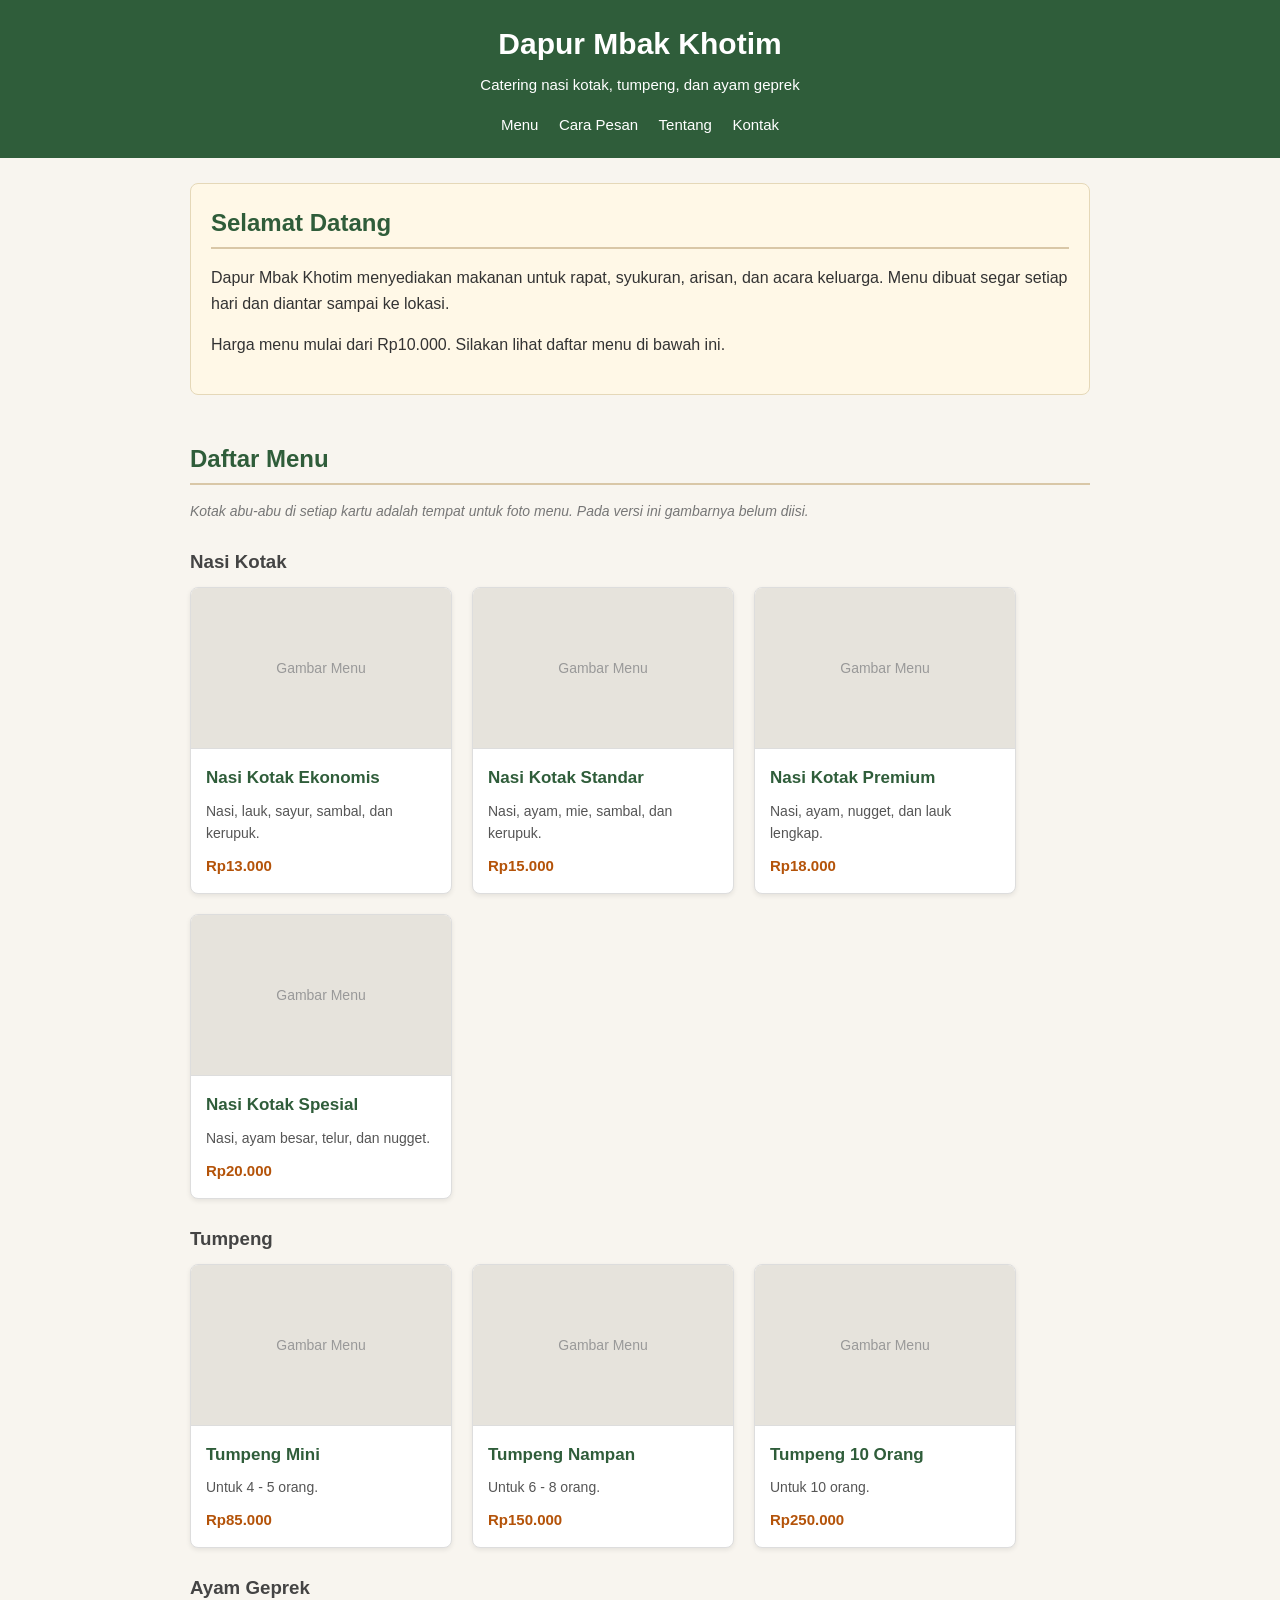
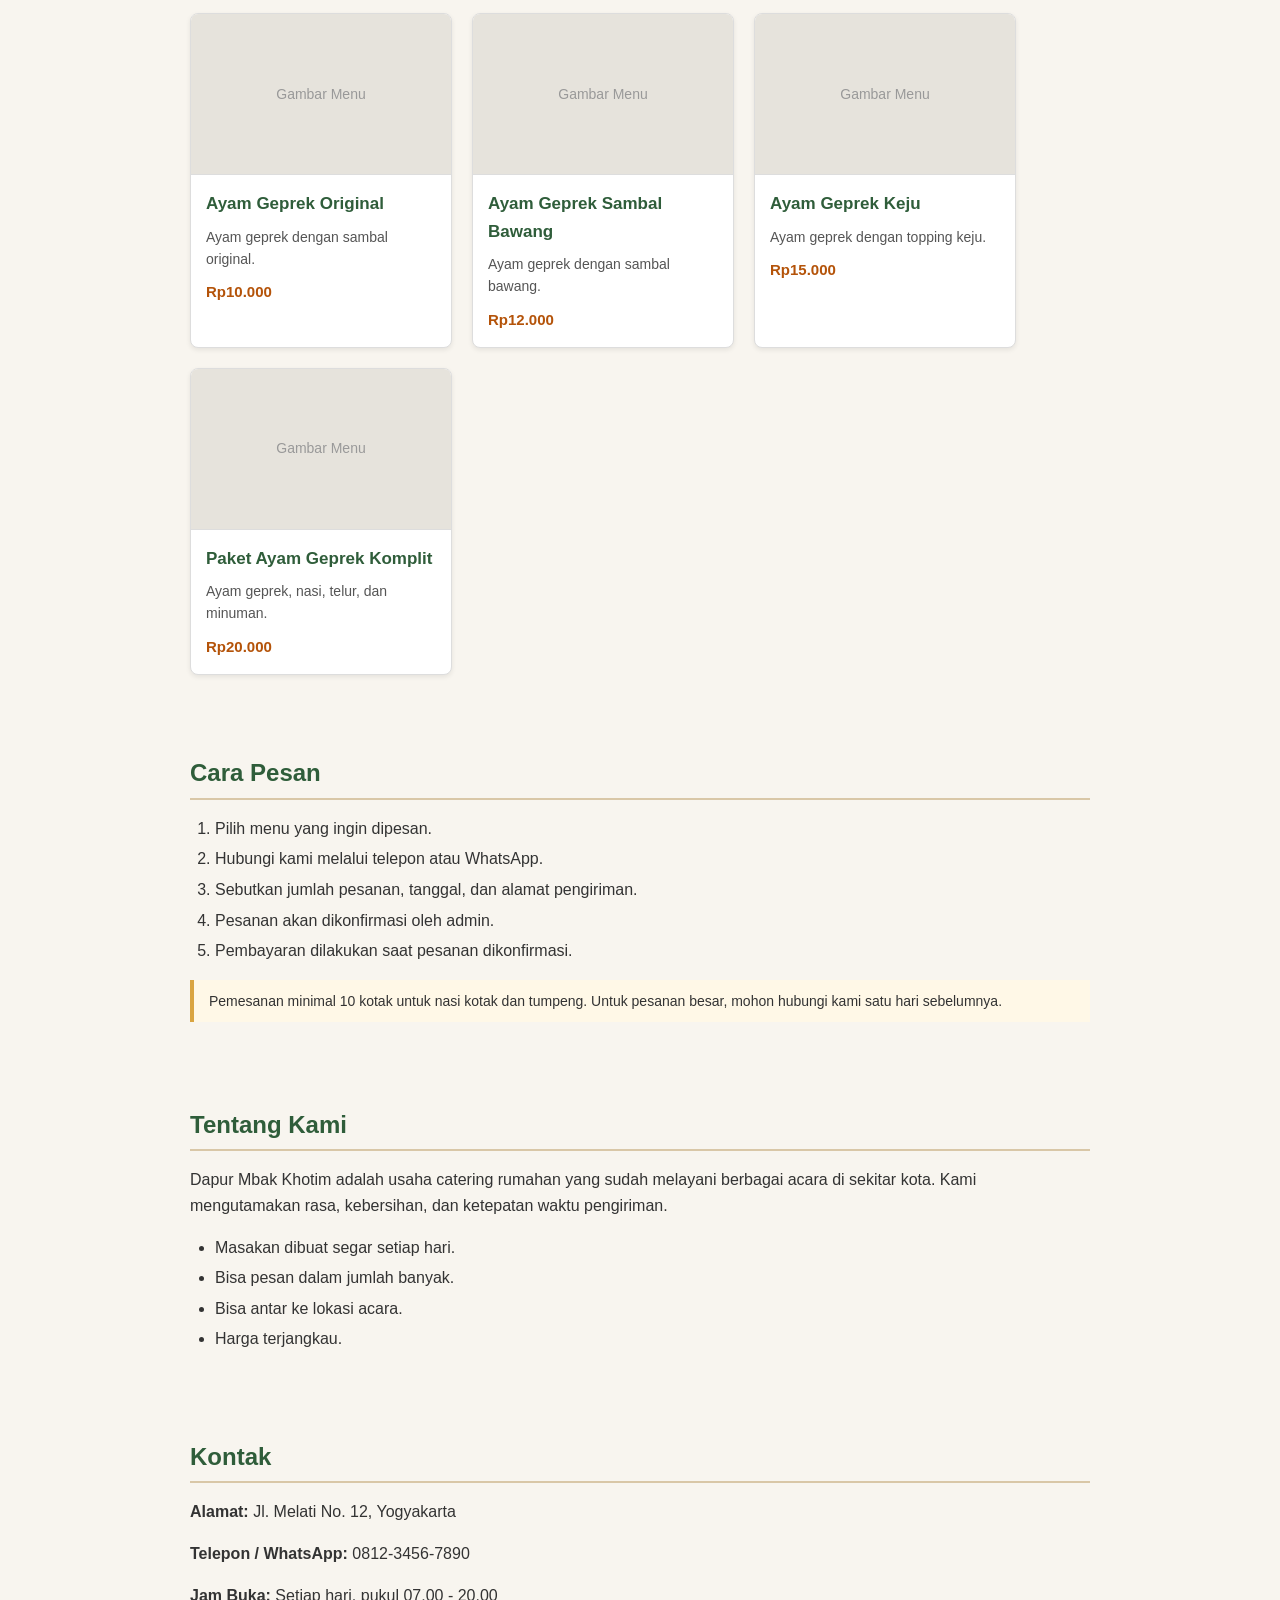
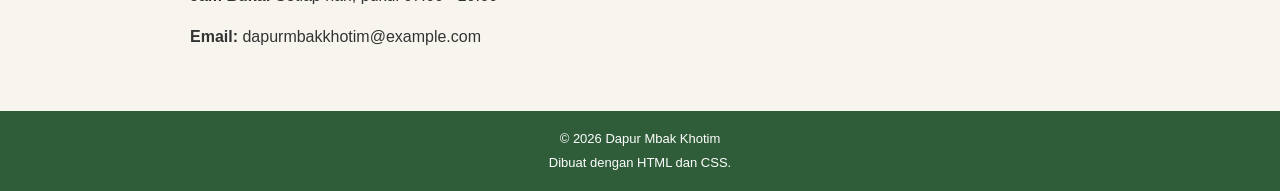
==== commit 21b1ae3e: "Tambah kartu menu dengan kotak placeholder gambar" ====
--- a/index.html
+++ b/index.html
@@ -36,88 +36,124 @@
 
     <section id="menu">
       <h2>Daftar Menu</h2>
+      <p class="keterangan">
+        Kotak abu-abu di setiap kartu adalah tempat untuk foto menu.
+        Pada versi ini gambarnya belum diisi.
+      </p>
 
       <h3>Nasi Kotak</h3>
-      <table>
-        <tr>
-          <th>Menu</th>
-          <th>Keterangan</th>
-          <th>Harga</th>
-        </tr>
-        <tr>
-          <td>Nasi Kotak Ekonomis</td>
-          <td>Nasi, lauk, sayur, sambal, dan kerupuk</td>
-          <td>Rp13.000</td>
-        </tr>
-        <tr>
-          <td>Nasi Kotak Standar</td>
-          <td>Nasi, ayam, mie, sambal, dan kerupuk</td>
-          <td>Rp15.000</td>
-        </tr>
-        <tr>
-          <td>Nasi Kotak Premium</td>
-          <td>Nasi, ayam, nugget, dan lauk lengkap</td>
-          <td>Rp18.000</td>
-        </tr>
-        <tr>
-          <td>Nasi Kotak Spesial</td>
-          <td>Nasi, ayam besar, telur, dan nugget</td>
-          <td>Rp20.000</td>
-        </tr>
-      </table>
+      <div class="menu-grid">
+
+        <div class="menu-card">
+          <div class="kotak-gambar">Gambar Menu</div>
+          <div class="menu-isi">
+            <h4>Nasi Kotak Ekonomis</h4>
+            <p>Nasi, lauk, sayur, sambal, dan kerupuk.</p>
+            <p class="harga">Rp13.000</p>
+          </div>
+        </div>
+
+        <div class="menu-card">
+          <div class="kotak-gambar">Gambar Menu</div>
+          <div class="menu-isi">
+            <h4>Nasi Kotak Standar</h4>
+            <p>Nasi, ayam, mie, sambal, dan kerupuk.</p>
+            <p class="harga">Rp15.000</p>
+          </div>
+        </div>
+
+        <div class="menu-card">
+          <div class="kotak-gambar">Gambar Menu</div>
+          <div class="menu-isi">
+            <h4>Nasi Kotak Premium</h4>
+            <p>Nasi, ayam, nugget, dan lauk lengkap.</p>
+            <p class="harga">Rp18.000</p>
+          </div>
+        </div>
+
+        <div class="menu-card">
+          <div class="kotak-gambar">Gambar Menu</div>
+          <div class="menu-isi">
+            <h4>Nasi Kotak Spesial</h4>
+            <p>Nasi, ayam besar, telur, dan nugget.</p>
+            <p class="harga">Rp20.000</p>
+          </div>
+        </div>
+
+      </div>
 
       <h3>Tumpeng</h3>
-      <table>
-        <tr>
-          <th>Menu</th>
-          <th>Keterangan</th>
-          <th>Harga</th>
-        </tr>
-        <tr>
-          <td>Tumpeng Mini</td>
-          <td>Untuk 4 - 5 orang</td>
-          <td>Rp85.000</td>
-        </tr>
-        <tr>
-          <td>Tumpeng Nampan</td>
-          <td>Untuk 6 - 8 orang</td>
-          <td>Rp150.000</td>
-        </tr>
-        <tr>
-          <td>Tumpeng 10 Orang</td>
-          <td>Untuk 10 orang</td>
-          <td>Rp250.000</td>
-        </tr>
-      </table>
+      <div class="menu-grid">
+
+        <div class="menu-card">
+          <div class="kotak-gambar">Gambar Menu</div>
+          <div class="menu-isi">
+            <h4>Tumpeng Mini</h4>
+            <p>Untuk 4 - 5 orang.</p>
+            <p class="harga">Rp85.000</p>
+          </div>
+        </div>
+
+        <div class="menu-card">
+          <div class="kotak-gambar">Gambar Menu</div>
+          <div class="menu-isi">
+            <h4>Tumpeng Nampan</h4>
+            <p>Untuk 6 - 8 orang.</p>
+            <p class="harga">Rp150.000</p>
+          </div>
+        </div>
+
+        <div class="menu-card">
+          <div class="kotak-gambar">Gambar Menu</div>
+          <div class="menu-isi">
+            <h4>Tumpeng 10 Orang</h4>
+            <p>Untuk 10 orang.</p>
+            <p class="harga">Rp250.000</p>
+          </div>
+        </div>
+
+      </div>
 
       <h3>Ayam Geprek</h3>
-      <table>
-        <tr>
-          <th>Menu</th>
-          <th>Keterangan</th>
-          <th>Harga</th>
-        </tr>
-        <tr>
-          <td>Ayam Geprek Original</td>
-          <td>Ayam geprek dengan sambal original</td>
-          <td>Rp10.000</td>
-        </tr>
-        <tr>
-          <td>Ayam Geprek Sambal Bawang</td>
-          <td>Ayam geprek dengan sambal bawang</td>
-          <td>Rp12.000</td>
-        </tr>
-        <tr>
-          <td>Ayam Geprek Keju</td>
-          <td>Ayam geprek dengan topping keju</td>
-          <td>Rp15.000</td>
-        </tr>
-        <tr>
-          <td>Paket Ayam Geprek Komplit</td>
-          <td>Ayam geprek, nasi, telur, dan minuman</td>
-          <td>Rp20.000</td>
-        </tr>
-      </table>
+      <div class="menu-grid">
+
+        <div class="menu-card">
+          <div class="kotak-gambar">Gambar Menu</div>
+          <div class="menu-isi">
+            <h4>Ayam Geprek Original</h4>
+            <p>Ayam geprek dengan sambal original.</p>
+            <p class="harga">Rp10.000</p>
+          </div>
+        </div>
+
+        <div class="menu-card">
+          <div class="kotak-gambar">Gambar Menu</div>
+          <div class="menu-isi">
+            <h4>Ayam Geprek Sambal Bawang</h4>
+            <p>Ayam geprek dengan sambal bawang.</p>
+            <p class="harga">Rp12.000</p>
+          </div>
+        </div>
+
+        <div class="menu-card">
+          <div class="kotak-gambar">Gambar Menu</div>
+          <div class="menu-isi">
+            <h4>Ayam Geprek Keju</h4>
+            <p>Ayam geprek dengan topping keju.</p>
+            <p class="harga">Rp15.000</p>
+          </div>
+        </div>
+
+        <div class="menu-card">
+          <div class="kotak-gambar">Gambar Menu</div>
+          <div class="menu-isi">
+            <h4>Paket Ayam Geprek Komplit</h4>
+            <p>Ayam geprek, nasi, telur, dan minuman.</p>
+            <p class="harga">Rp20.000</p>
+          </div>
+        </div>
+
+      </div>
     </section>
 
     <section id="cara-pesan">
--- a/style.css
+++ b/style.css
@@ -79,24 +79,62 @@
   margin-top: 0;
 }
 
-/* Tabel menu */
-table {
-  width: 100%;
-  border-collapse: collapse;
-  background-color: #ffffff;
+/* Daftar menu berbentuk kartu */
+.keterangan {
+  font-size: 14px;
+  color: #777777;
+  font-style: italic;
 }
 
-th {
-  background-color: #dce8dd;
-  color: #2f5d3a;
-  text-align: left;
+.menu-grid {
+  display: flex;
+  flex-wrap: wrap;
+  gap: 20px;
+  margin-bottom: 10px;
 }
 
-th,
-td {
-  border: 1px solid #cccccc;
-  padding: 8px 10px;
+.menu-card {
+  width: 260px;
+  background-color: #ffffff;
+  border: 1px solid #dddddd;
+  border-radius: 8px;
+  overflow: hidden;
+  box-shadow: 0 2px 5px rgba(0, 0, 0, 0.08);
+}
+
+/* Kotak tempat gambar menu */
+.kotak-gambar {
+  height: 160px;
+  background-color: #e6e3dc;
+  border-bottom: 1px solid #dddddd;
+  color: #999999;
+  display: flex;
+  align-items: center;
+  justify-content: center;
   font-size: 14px;
+}
+
+.menu-isi {
+  padding: 15px;
+}
+
+.menu-isi h4 {
+  margin: 0 0 8px 0;
+  color: #2f5d3a;
+  font-size: 17px;
+}
+
+.menu-isi p {
+  margin: 0 0 10px 0;
+  color: #555555;
+  font-size: 14px;
+}
+
+.menu-isi .harga {
+  margin: 0;
+  color: #b45309;
+  font-size: 15px;
+  font-weight: bold;
 }
 
 /* Daftar cara pesan */
@@ -130,3 +168,14 @@
   margin: 3px 0;
   font-size: 13px;
 }
+
+/* Supaya kartu menu tetap rapi di layar kecil */
+@media (max-width: 600px) {
+  .menu-card {
+    width: 100%;
+  }
+
+  header h1 {
+    font-size: 24px;
+  }
+}
